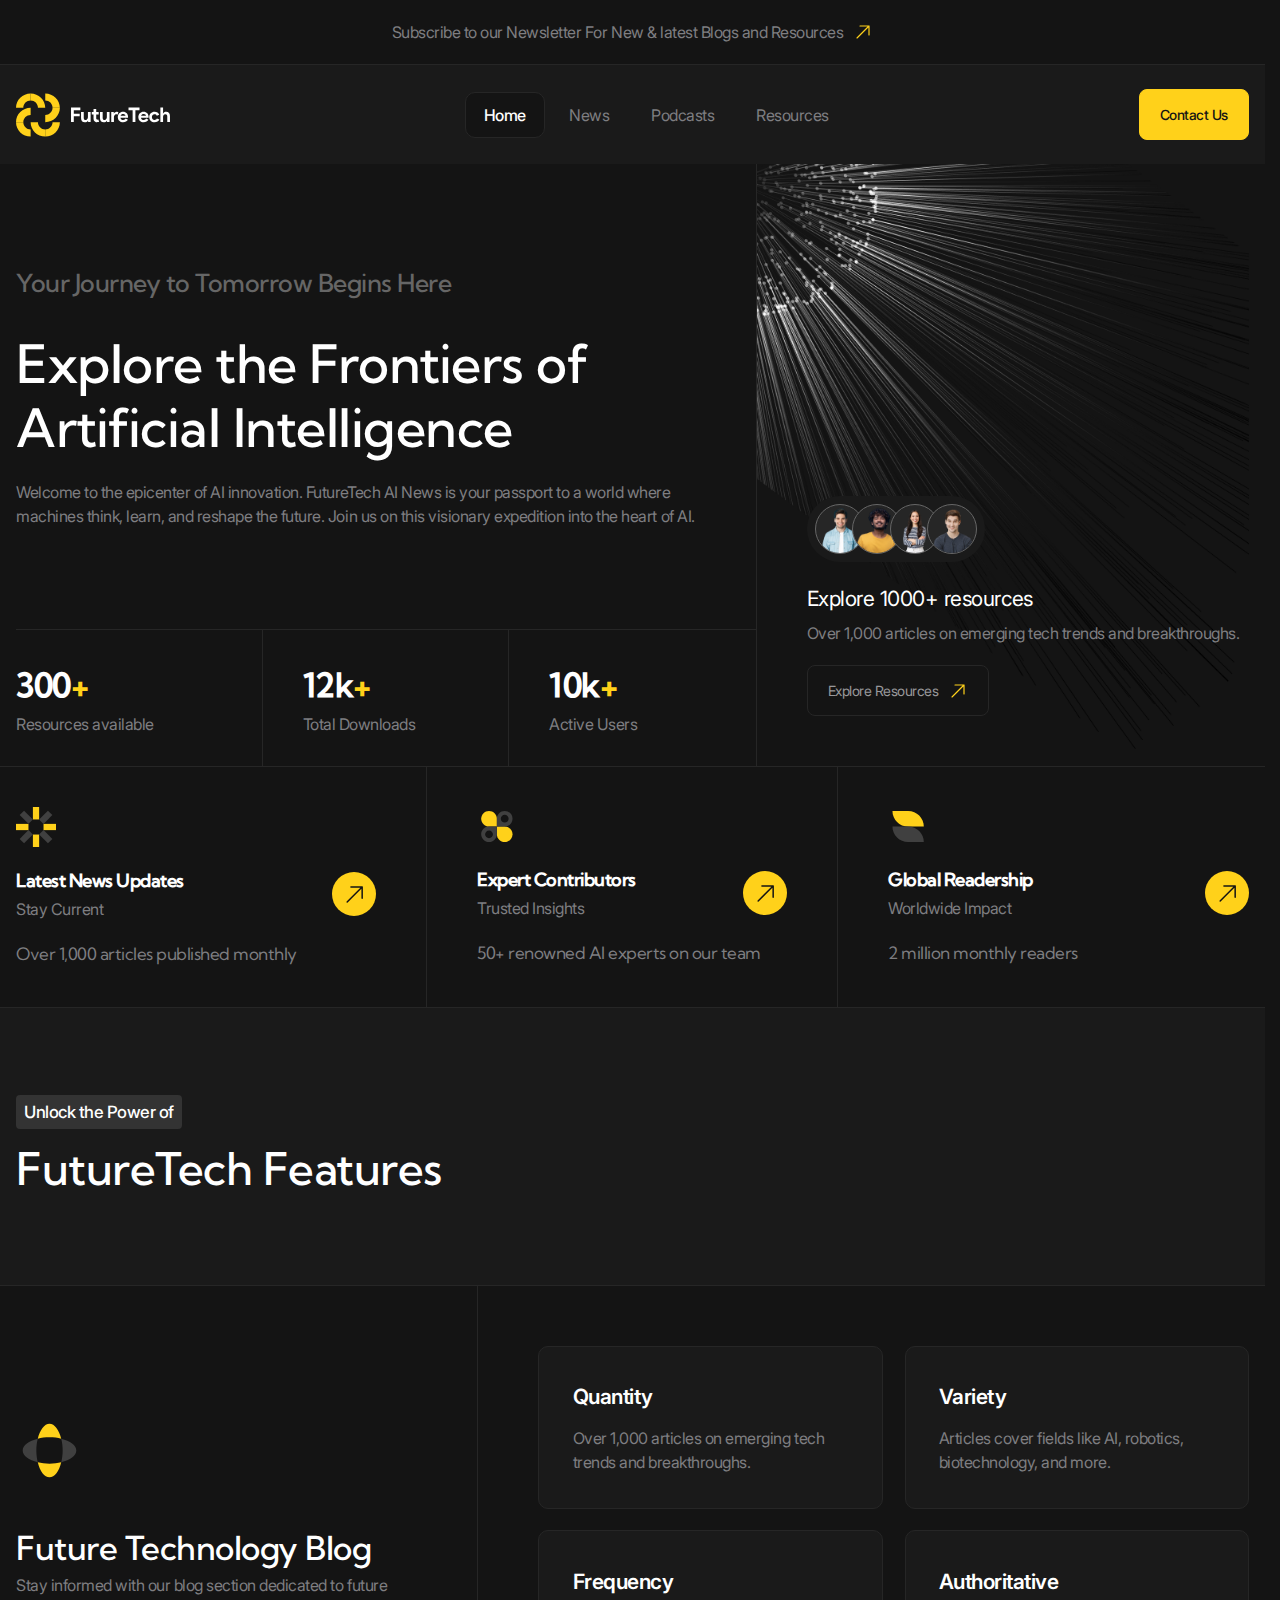
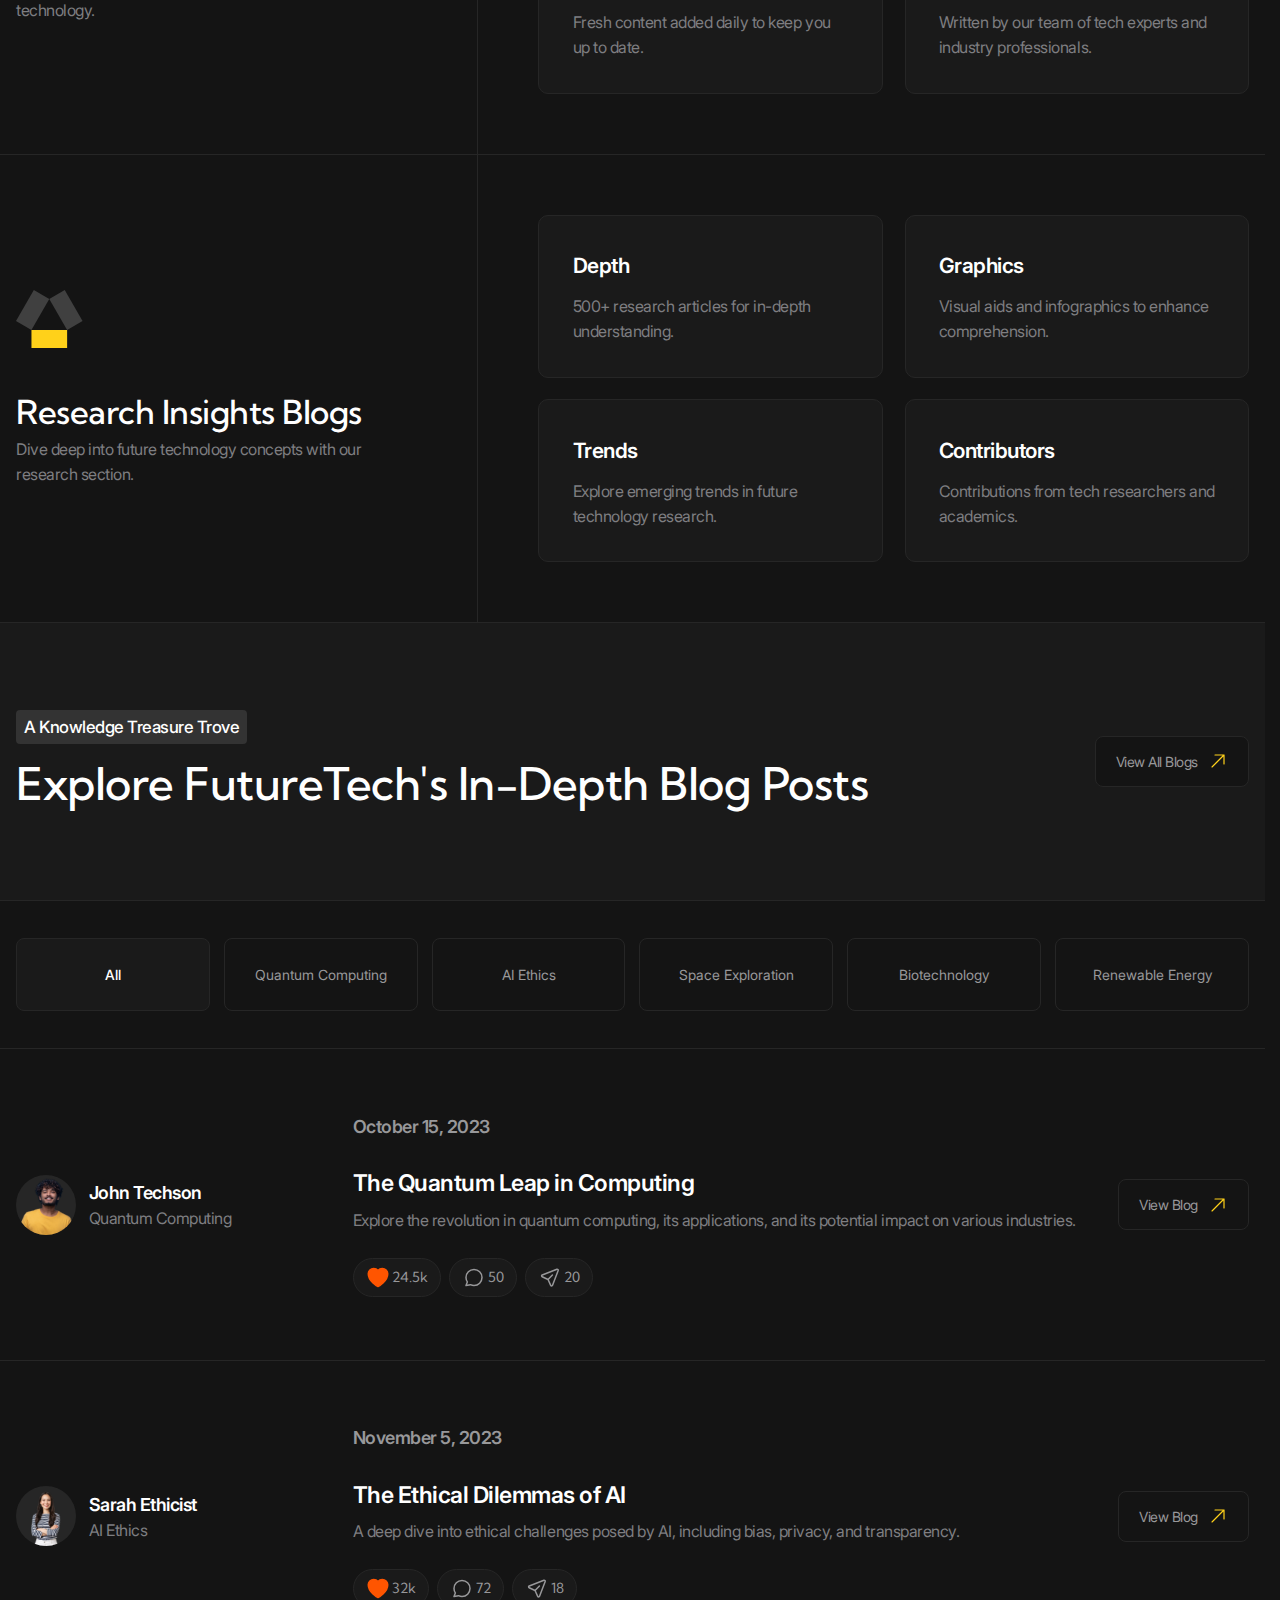
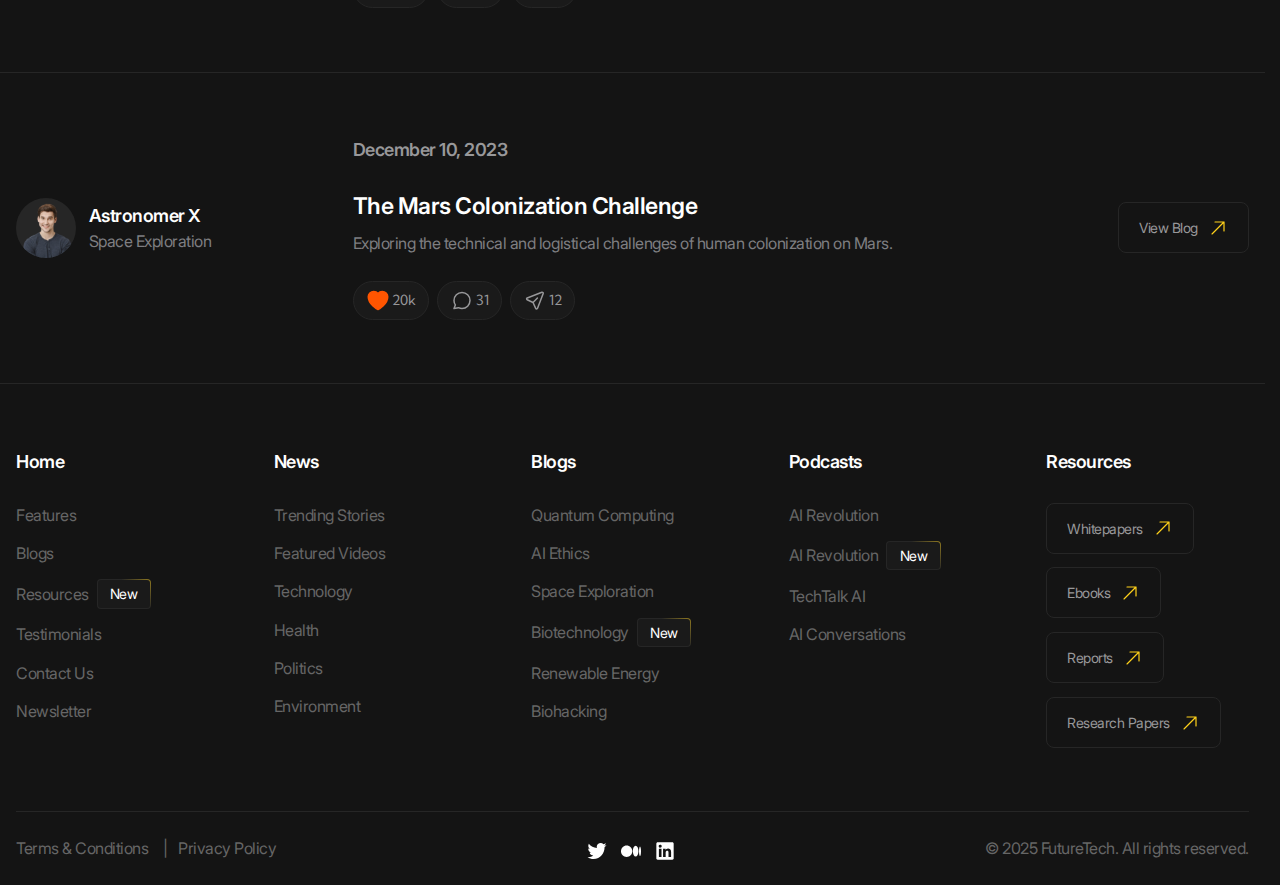
==== index.html @ 5fe1b451 "I finished the layout and adaptation of the blog section" ====
<!DOCTYPE html>
<html lang="en">

<head>
  <meta charset="UTF-8">
  <meta name="viewport"
    content="width=device-width, initial-scale=1.0, user-scalable=no, maximum-scale=1.0, minimum-scale=1.0">
  <meta http-equiv="X-UA-Compatible" content="ie-edge">
  <title>Future Tech | Home</title>
  <link rel="stylesheet" href="./styles/main.css">
  <script src="./scripts/main.js" type="module" defer></script>
</head>

<body>
  <header class="header" data-js-header>
    <div class="header__promo">
      <div class="header__promo-inner container">
        <a href="/" class="header__promo-link"><span class="icon icon--yellow-arrow">Subscribe to our Newsletter For New
            & latest Blogs and Resources</span></a>
      </div>
    </div>
    <div class="header__body">
      <div class="header__body-inner container">
        <a href="/" class="header__logo logo" title="Home" aria-label="Home">
          <img src="./images/logo.svg" alt="" class="logo__image" width="179" height="50">
        </a>
        <div class="header__overlay" data-js-header-overlay>
          <nav class="header__menu">
            <ul class="header__menu-list">
              <li class="header__menu-item">
                <a href="/" class="header__menu-link is-active">Home</a>
              </li>
              <li class="header__menu-item">
                <a href="/" class="header__menu-link">News</a>
              </li>
              <li class="header__menu-item">
                <a href="/" class="header__menu-link">Podcasts</a>
              </li>
              <li class="header__menu-item">
                <a href="/" class="header__menu-link">Resources</a>
              </li>
            </ul>
          </nav>
          <a href="" class="header__contact-us-link button button--accent">Contact Us</a>
        </div>

        <button class="header__burger-button burger-button visible-mobile" type="button" aria-label="Open menu"
          title="Open menu" data-js-header-burger-button>
          <span class="burger-button__line"></span>
          <span class="burger-button__line"></span>
          <span class="burger-button__line"></span>
        </button>
      </div>
    </div>
  </header>
  <main>
    <section class="hero" aria-labelledby="hero-title">
      <div class="hero__main container">
        <div class="hero__body">
          <p class="hero__subtitle">Your Journey to Tomorrow Begins Here</p>
          <h1 class="hero__title" id="hero-title">Explore the Frontiers of Artificial Intelligence</h1>
          <div class="hero__description">
            <p>Welcome to the epicenter of AI innovation. FutureTech AI News is your passport to a world where machines
              think, learn, and reshape the future. Join us on this visionary expedition into the heart of AI.</p>
          </div>
        </div>
        <div class="hero__metrics metrics full-vw-line full-vw-line--top full-vw-line--left">
          <dl class="metrics__list">
            <div class="metrics__item">
              <dt class="metrics__key">Resources available</dt>
              <dd class="metrics__value h3">300<span class="metrics__sign">+</span></dd>
            </div>
            <div class="metrics__item">
              <dt class="metrics__key">Total Downloads</dt>
              <dd class="metrics__value h3">12k<span class="metrics__sign">+</span></dd>
            </div>
            <div class="metrics__item">
              <dt class="metrics__key">Active Users</dt>
              <dd class="metrics__value h3">10k<span class="metrics__sign">+</span></dd>
            </div>
          </dl>
        </div>
        <div class="hero__resources-preview resources-preview">
          <div class="resources-preview__team team">
            <img src="./images/team/1.png" alt="" class="team__person" width="60" height="60" loading="lazy">
            <img src="./images/team/2.png" alt="" class="team__person" width="60" height="60" loading="lazy">
            <img src="./images/team/3.png" alt="" class="team__person" width="60" height="60" loading="lazy">
            <img src="./images/team/4.png" alt="" class="team__person" width="60" height="60" loading="lazy">
          </div>
          <div class="resources-preview__body">
            <p class="resources-preview__title h5">Explore 1000+ resources</p>
            <p class="resources-preview__subtitle">Over 1,000 articles on emerging tech trends and breakthroughs.</p>
          </div>
          <a href="/" class="resources-preview__button button">
            <span class="icon icon--yellow-arrow">Explore Resources</span>
          </a>
        </div>
      </div>
      <div class="hero__advantages">
        <h2 class="visually-hidden">Our advantages</h2>
        <ul class="hero__advantages-list container">
          <li class="hero__advantages-item">
            <div class="advantage-card">
              <img src="./images/advantages/icon-1.svg" alt="" class="advantage-card__image" width="50" height="50"
                loading="lazy">
              <a href="/" class="advantage-card__link">
                <h3 class="advantages-card__title h6">Latest News Updates</h3>
                <p class="advantage-card__subtitle">Stay Current</p>
              </a>
              <p class="advantage-card__details">Over 1,000 articles published monthly</p>
            </div>
          </li>
          <li class="hero__advantages-item">
            <div class="advantage-card">
              <img src="./images/advantages/icon-2.svg" alt="" class="advantage-card__image" width="50" height="50"
                loading="lazy">
              <a href="/" class="advantage-card__link">
                <h3 class="advantages-card__title h6">Expert Contributors</h3>
                <p class="advantage-card__subtitle">Trusted Insights</p>
              </a>
              <p class="advantage-card__details">50+ renowned AI experts on our team</p>
            </div>
          </li>
          <li class="hero__advantages-item">
            <div class="advantage-card">
              <img src="./images/advantages/icon-3.svg" alt="" class="advantage-card__image" width="50" height="50"
                loading="lazy">
              <a href="/" class="advantage-card__link">
                <h3 class="advantages-card__title h6">Global Readership</h3>
                <p class="advantage-card__subtitle">Worldwide Impact</p>
              </a>
              <p class="advantage-card__details">2 million monthly readers</p>
            </div>
          </li>
        </ul>
      </div>
    </section>

    <section class="section" aria-labelledby="features-title">
      <header class="section__header">
        <div class="section__header-inner container">
          <div class="section__header-info">
            <p class="section__subtitle tag">Unlock the Power of</p>
            <h2 class="section__title" id="features-title">FutureTech Features</h2>
          </div>
        </div>
      </header>
      <div class="section__body">
        <ul class="list">
          <li class="list__item">
            <div class="card container">
              <div class="card__preview">
                <div class="card__preview-main">
                  <img src="./images/features/1.svg" alt="" class="card__preview-icon" width="80" height="80"
                    loading="lazy">
                  <div class="card__preview-info">
                    <h3 class="card__preview-title">Future Technology Blog</h3>
                    <div class="card__preview-description">
                      <p>Stay informed with our blog section dedicated to future technology.</p>
                    </div>
                  </div>
                </div>
              </div>
              <div class="card__body">
                <div class="card__grid card__grid--2-cols">
                  <div class="card__cell tile">
                    <h4 class="card__cell-title h5">Quantity</h4>
                    <p class="card__cell-description">Over 1,000 articles on emerging tech trends and breakthroughs.</p>
                  </div>
                  <div class="card__cell tile">
                    <h4 class="card__cell-title h5">Variety</h4>
                    <p class="card__cell-description">Articles cover fields like AI, robotics, biotechnology, and more.
                    </p>
                  </div>
                  <div class="card__cell tile">
                    <h4 class="card__cell-title h5">Frequency</h4>
                    <p class="card__cell-description">Fresh content added daily to keep you up to date.</p>
                  </div>
                  <div class="card__cell tile">
                    <h4 class="card__cell-title h5">Authoritative</h4>
                    <p class="card__cell-description">Written by our team of tech experts and industry professionals.
                    </p>
                  </div>
                </div>
              </div>
            </div>
          </li>
          <li class="list__item">
            <div class="card container">
              <div class="card__preview">
                <div class="card__preview-main">
                  <img src="./images/features/2.svg" alt="" class="card__preview-icon" width="80" height="80"
                    loading="lazy">
                  <div class="card__preview-info">
                    <h3 class="card__preview-title">Research Insights Blogs</h3>
                    <div class="card__preview-description">
                      <p>Dive deep into future technology concepts with our research section.</p>
                    </div>
                  </div>
                </div>
              </div>
              <div class="card__body">
                <div class="card__grid card__grid--2-cols">
                  <div class="card__cell tile">
                    <h4 class="card__cell-title h5">Depth</h4>
                    <p class="card__cell-description">500+ research articles for in-depth understanding.</p>
                  </div>
                  <div class="card__cell tile">
                    <h4 class="card__cell-title h5">Graphics</h4>
                    <p class="card__cell-description">Visual aids and infographics to enhance comprehension.</p>
                  </div>
                  <div class="card__cell tile">
                    <h4 class="card__cell-title h5">Trends</h4>
                    <p class="card__cell-description">Explore emerging trends in future technology research.</p>
                  </div>
                  <div class="card__cell tile">
                    <h4 class="card__cell-title h5">Contributors</h4>
                    <p class="card__cell-description">Contributions from tech researchers and academics.</p>
                  </div>
                </div>
              </div>
            </div>
          </li>
        </ul>
      </div>
    </section>

    <section class="section" aria-labelledby="blog-title">
      <header class="section__header">
        <div class="section__header-inner container">
          <div class="section__header-info">
            <p class="section__subtitle tag">A Knowledge Treasure Trove</p>
            <h2 class="section__title" id="blog-title">Explore FutureTech's In-Depth Blog Posts</h2>
          </div>
          <a href="/" class="section__link button">
            <span class="icon icon--yellow-arrow">View All Blogs</span>
          </a>
        </div>
      </header>
      <div class="section__body tabs" data-js-tabs>
        <h3 class="visually-hidden" id="blog-category-title">
          Blog category
        </h3>
        <header class="tabs__header">
          <div class="tabs__buttons container" role="tablist" aria-labelledby="blog-category-title">
            <button class="tabs__button is-active" type="button" id="tab-1" role="tab" aria-controls="tabpanel-1"
              data-js-tabs-button aria-selected="true">
              All
            </button>
            <button class="tabs__button" type="button" id="tab-2" role="tab" aria-controls="tabpanel-2"
              data-js-tabs-button aria-selected="false" tabindex="-1">
              Quantum Computing
            </button>
            <button class="tabs__button" type="button" id="tab-3" role="tab" aria-controls="tabpanel-3"
              data-js-tabs-button aria-selected="false" tabindex="-1">
              AI Ethics
            </button>
            <button class="tabs__button" type="button" id="tab-4" role="tab" aria-controls="tabpanel-4"
              data-js-tabs-button aria-selected="false" tabindex="-1">
              Space Exploration
            </button>
            <button class="tabs__button" type="button" id="tab-5" role="tab" aria-controls="tabpanel-5"
              data-js-tabs-button aria-selected="false" tabindex="-1">
              Biotechnology
            </button>
            <button class="tabs__button" type="button" id="tab-6" role="tab" aria-controls="tabpanel-6"
              data-js-tabs-button aria-selected="false" tabindex="-1">
              Renewable Energy
            </button>
          </div>
        </header>
        <div class="tabs__body">
          <div class="tabs__content is-active" id="tabpanel-1" aria-labelledby="tab-1" tabindex="0"
            data-js-tabs-content>
            <ul class="list">
              <li class="list__item">
                <article class="blog-card container">
                  <div class="blog-card__author person-card">
                    <img src="./images/blog/1.png" alt="" class="person-card__image" width="80" height="80"
                      loading="lazy">
                    <div class="person-card__body">
                      <p class="person-card__name">John Techson</p>
                      <p class="person-card__department">Quantum Computing</p>
                    </div>
                  </div>

                  <div class="blog-card__body">
                    <time datetime="2023-10-15" class="blog-card__date h6">October 15, 2023</time>
                    <div class="blog-card__info">
                      <h4 class="blog-card__title">The Quantum Leap in Computing</h4>
                      <div class="blog-card__description">
                        <p>Explore the revolution in quantum computing, its applications, and its potential impact on
                          various industries.</p>
                      </div>
                    </div>
                    <div class="blog-card__actions blog-actions">
                      <ul class="blog-actions__list">
                        <li class="blog-actions__item">
                          <button class="blog-actions__button is-active" type="button" aria-label="Dislike"
                            title="Dislike">
                            <span class="blog-actions__icon-wrapper">
                              <svg width="24" height="25" viewBox="0 0 24 25" fill="none"
                                xmlns="http://www.w3.org/2000/svg">
                                <path
                                  d="M11.645 21.4107L11.6384 21.4071L11.6158 21.3949C11.5965 21.3844 11.5689 21.3693 11.5336 21.3496C11.4629 21.3101 11.3612 21.2524 11.233 21.1769C10.9765 21.0261 10.6132 20.8039 10.1785 20.515C9.31074 19.9381 8.15122 19.0901 6.9886 18.0063C4.68781 15.8615 2.25 12.6751 2.25 8.75C2.25 5.82194 4.7136 3.5 7.6875 3.5C9.43638 3.5 11.0023 4.29909 12 5.5516C12.9977 4.29909 14.5636 3.5 16.3125 3.5C19.2864 3.5 21.75 5.82194 21.75 8.75C21.75 12.6751 19.3122 15.8615 17.0114 18.0063C15.8488 19.0901 14.6893 19.9381 13.8215 20.515C13.3868 20.8039 13.0235 21.0261 12.767 21.1769C12.6388 21.2524 12.5371 21.3101 12.4664 21.3496C12.4311 21.3693 12.4035 21.3844 12.3842 21.3949L12.3616 21.4071L12.355 21.4107L12.3523 21.4121C12.1323 21.5289 11.8677 21.5289 11.6477 21.4121L11.645 21.4107Z"
                                  stroke="#666666" stroke-width="1.5" stroke-linejoin="round" />
                              </svg>
                            </span>
                            <span>24.5k</span>
                          </button>
                        </li>
                        <li class="blog-actions__item">
                          <button class="blog-actions__button" type="button" aria-label="Discuss" title="Discuss">
                            <span class="blog-actions__icon-wrapper">
                              <svg width="24" height="25" viewBox="0 0 24 25" fill="none"
                                xmlns="http://www.w3.org/2000/svg">
                                <path
                                  d="M8.48581 19.6888C9.54657 20.2083 10.7392 20.5 12 20.5C16.4183 20.5 20 16.9183 20 12.5C20 8.08172 16.4183 4.5 12 4.5C7.58172 4.5 4 8.08172 4 12.5C4 14.1401 4.49356 15.665 5.34026 16.9341M8.48581 19.6888L4 20.5L5.34026 16.9341M8.48581 19.6888L8.49231 19.6877M5.34026 16.9341L5.34154 16.9308"
                                  stroke="#666666" stroke-width="1.5" stroke-linecap="round" stroke-linejoin="round" />
                              </svg>

                            </span>
                            <span>50</span>
                          </button>
                        </li>
                        <li class="blog-actions__item">
                          <button class="blog-actions__button" type="button" aria-label="Share" title="Share">
                            <span class="blog-actions__icon-wrapper">
                              <svg width="24" height="25" viewBox="0 0 24 25" fill="none"
                                xmlns="http://www.w3.org/2000/svg">
                                <path
                                  d="M10.0384 14.4616L4.1719 11.7951C3.36454 11.4281 3.39898 10.2697 4.22673 9.95134L18.8999 4.30781C19.7087 3.99675 20.5033 4.79139 20.1922 5.60013L14.5487 20.2733C14.2303 21.1011 13.072 21.1355 12.705 20.3281L10.0384 14.4616ZM10.0384 14.4616L14.4231 10.077"
                                  stroke="#666666" stroke-width="1.5" stroke-linecap="round" stroke-linejoin="round" />
                              </svg>

                            </span>
                            <span>20</span>
                          </button>
                        </li>
                      </ul>
                    </div>
                  </div>

                  <a href="/" class="blog-card__link button">
                    <span class="icon icon--yellow-arrow">
                      View Blog
                    </span>
                  </a>
                </article>
              </li>
              <li class="list__item">
                <article class="blog-card container">
                  <div class="blog-card__author person-card">
                    <img src="./images/blog/2.png" alt="" class="person-card__image" width="80" height="80"
                      loading="lazy">
                    <div class="person-card__body">
                      <p class="person-card__name">Sarah Ethicist</p>
                      <p class="person-card__department">AI Ethics</p>
                    </div>
                  </div>

                  <div class="blog-card__body">
                    <time datetime="2023-11-05" class="blog-card__date h6">November 5, 2023</time>
                    <div class="blog-card__info">
                      <h4 class="blog-card__title">The Ethical Dilemmas of AI</h4>
                      <div class="blog-card__description">
                        <p>A deep dive into ethical challenges posed by AI, including bias, privacy, and transparency.</p>
                      </div>
                    </div>
                    <div class="blog-card__actions blog-actions">
                      <ul class="blog-actions__list">
                        <li class="blog-actions__item">
                          <button class="blog-actions__button is-active" type="button" aria-label="Dislike"
                            title="Dislike">
                            <span class="blog-actions__icon-wrapper">
                              <svg width="24" height="25" viewBox="0 0 24 25" fill="none"
                                xmlns="http://www.w3.org/2000/svg">
                                <path
                                  d="M11.645 21.4107L11.6384 21.4071L11.6158 21.3949C11.5965 21.3844 11.5689 21.3693 11.5336 21.3496C11.4629 21.3101 11.3612 21.2524 11.233 21.1769C10.9765 21.0261 10.6132 20.8039 10.1785 20.515C9.31074 19.9381 8.15122 19.0901 6.9886 18.0063C4.68781 15.8615 2.25 12.6751 2.25 8.75C2.25 5.82194 4.7136 3.5 7.6875 3.5C9.43638 3.5 11.0023 4.29909 12 5.5516C12.9977 4.29909 14.5636 3.5 16.3125 3.5C19.2864 3.5 21.75 5.82194 21.75 8.75C21.75 12.6751 19.3122 15.8615 17.0114 18.0063C15.8488 19.0901 14.6893 19.9381 13.8215 20.515C13.3868 20.8039 13.0235 21.0261 12.767 21.1769C12.6388 21.2524 12.5371 21.3101 12.4664 21.3496C12.4311 21.3693 12.4035 21.3844 12.3842 21.3949L12.3616 21.4071L12.355 21.4107L12.3523 21.4121C12.1323 21.5289 11.8677 21.5289 11.6477 21.4121L11.645 21.4107Z"
                                  stroke="#666666" stroke-width="1.5" stroke-linejoin="round" />
                              </svg>
                            </span>
                            <span>32k</span>
                          </button>
                        </li>
                        <li class="blog-actions__item">
                          <button class="blog-actions__button" type="button" aria-label="Discuss" title="Discuss">
                            <span class="blog-actions__icon-wrapper">
                              <svg width="24" height="25" viewBox="0 0 24 25" fill="none"
                                xmlns="http://www.w3.org/2000/svg">
                                <path
                                  d="M8.48581 19.6888C9.54657 20.2083 10.7392 20.5 12 20.5C16.4183 20.5 20 16.9183 20 12.5C20 8.08172 16.4183 4.5 12 4.5C7.58172 4.5 4 8.08172 4 12.5C4 14.1401 4.49356 15.665 5.34026 16.9341M8.48581 19.6888L4 20.5L5.34026 16.9341M8.48581 19.6888L8.49231 19.6877M5.34026 16.9341L5.34154 16.9308"
                                  stroke="#666666" stroke-width="1.5" stroke-linecap="round" stroke-linejoin="round" />
                              </svg>

                            </span>
                            <span>72</span>
                          </button>
                        </li>
                        <li class="blog-actions__item">
                          <button class="blog-actions__button" type="button" aria-label="Share" title="Share">
                            <span class="blog-actions__icon-wrapper">
                              <svg width="24" height="25" viewBox="0 0 24 25" fill="none"
                                xmlns="http://www.w3.org/2000/svg">
                                <path
                                  d="M10.0384 14.4616L4.1719 11.7951C3.36454 11.4281 3.39898 10.2697 4.22673 9.95134L18.8999 4.30781C19.7087 3.99675 20.5033 4.79139 20.1922 5.60013L14.5487 20.2733C14.2303 21.1011 13.072 21.1355 12.705 20.3281L10.0384 14.4616ZM10.0384 14.4616L14.4231 10.077"
                                  stroke="#666666" stroke-width="1.5" stroke-linecap="round" stroke-linejoin="round" />
                              </svg>

                            </span>
                            <span>18</span>
                          </button>
                        </li>
                      </ul>
                    </div>
                  </div>

                  <a href="/" class="blog-card__link button">
                    <span class="icon icon--yellow-arrow">
                      View Blog
                    </span>
                  </a>
                </article>
              </li>
              <li class="list__item">
                <article class="blog-card container">
                  <div class="blog-card__author person-card">
                    <img src="./images/blog/3.png" alt="" class="person-card__image" width="80" height="80"
                      loading="lazy">
                    <div class="person-card__body">
                      <p class="person-card__name">Astronomer X</p>
                      <p class="person-card__department">Space Exploration</p>
                    </div>
                  </div>

                  <div class="blog-card__body">
                    <time datetime="2023-12-10" class="blog-card__date h6">December 10, 2023</time>
                    <div class="blog-card__info">
                      <h4 class="blog-card__title">The Mars Colonization Challenge</h4>
                      <div class="blog-card__description">
                        <p>Exploring the technical and logistical challenges of human colonization on Mars.</p>
                      </div>
                    </div>
                    <div class="blog-card__actions blog-actions">
                      <ul class="blog-actions__list">
                        <li class="blog-actions__item">
                          <button class="blog-actions__button is-active" type="button" aria-label="Dislike"
                            title="Dislike">
                            <span class="blog-actions__icon-wrapper">
                              <svg width="24" height="25" viewBox="0 0 24 25" fill="none"
                                xmlns="http://www.w3.org/2000/svg">
                                <path
                                  d="M11.645 21.4107L11.6384 21.4071L11.6158 21.3949C11.5965 21.3844 11.5689 21.3693 11.5336 21.3496C11.4629 21.3101 11.3612 21.2524 11.233 21.1769C10.9765 21.0261 10.6132 20.8039 10.1785 20.515C9.31074 19.9381 8.15122 19.0901 6.9886 18.0063C4.68781 15.8615 2.25 12.6751 2.25 8.75C2.25 5.82194 4.7136 3.5 7.6875 3.5C9.43638 3.5 11.0023 4.29909 12 5.5516C12.9977 4.29909 14.5636 3.5 16.3125 3.5C19.2864 3.5 21.75 5.82194 21.75 8.75C21.75 12.6751 19.3122 15.8615 17.0114 18.0063C15.8488 19.0901 14.6893 19.9381 13.8215 20.515C13.3868 20.8039 13.0235 21.0261 12.767 21.1769C12.6388 21.2524 12.5371 21.3101 12.4664 21.3496C12.4311 21.3693 12.4035 21.3844 12.3842 21.3949L12.3616 21.4071L12.355 21.4107L12.3523 21.4121C12.1323 21.5289 11.8677 21.5289 11.6477 21.4121L11.645 21.4107Z"
                                  stroke="#666666" stroke-width="1.5" stroke-linejoin="round" />
                              </svg>
                            </span>
                            <span>20k</span>
                          </button>
                        </li>
                        <li class="blog-actions__item">
                          <button class="blog-actions__button" type="button" aria-label="Discuss" title="Discuss">
                            <span class="blog-actions__icon-wrapper">
                              <svg width="24" height="25" viewBox="0 0 24 25" fill="none"
                                xmlns="http://www.w3.org/2000/svg">
                                <path
                                  d="M8.48581 19.6888C9.54657 20.2083 10.7392 20.5 12 20.5C16.4183 20.5 20 16.9183 20 12.5C20 8.08172 16.4183 4.5 12 4.5C7.58172 4.5 4 8.08172 4 12.5C4 14.1401 4.49356 15.665 5.34026 16.9341M8.48581 19.6888L4 20.5L5.34026 16.9341M8.48581 19.6888L8.49231 19.6877M5.34026 16.9341L5.34154 16.9308"
                                  stroke="#666666" stroke-width="1.5" stroke-linecap="round" stroke-linejoin="round" />
                              </svg>

                            </span>
                            <span>31</span>
                          </button>
                        </li>
                        <li class="blog-actions__item">
                          <button class="blog-actions__button" type="button" aria-label="Share" title="Share">
                            <span class="blog-actions__icon-wrapper">
                              <svg width="24" height="25" viewBox="0 0 24 25" fill="none"
                                xmlns="http://www.w3.org/2000/svg">
                                <path
                                  d="M10.0384 14.4616L4.1719 11.7951C3.36454 11.4281 3.39898 10.2697 4.22673 9.95134L18.8999 4.30781C19.7087 3.99675 20.5033 4.79139 20.1922 5.60013L14.5487 20.2733C14.2303 21.1011 13.072 21.1355 12.705 20.3281L10.0384 14.4616ZM10.0384 14.4616L14.4231 10.077"
                                  stroke="#666666" stroke-width="1.5" stroke-linecap="round" stroke-linejoin="round" />
                              </svg>

                            </span>
                            <span>12</span>
                          </button>
                        </li>
                      </ul>
                    </div>
                  </div>

                  <a href="/" class="blog-card__link button">
                    <span class="icon icon--yellow-arrow">
                      View Blog
                    </span>
                  </a>
                </article>
              </li>
            </ul>
          </div>
          <div class="tabs__content" id="tabpanel-2" aria-labelledby="tab-2" tabindex="0" data-js-tabs-content>
            Lorem ipsum dolor sit amet consectetur adipisicing elit. Quia, repellat!
          </div>
          <div class="tabs__content" id="tabpanel-3" aria-labelledby="tab-3" tabindex="0" data-js-tabs-content>
            Lorem ipsum dolor sit amet consectetur adipisicing elit. Quia, repellat!
          </div>
          <div class="tabs__content" id="tabpanel-4" aria-labelledby="tab-4" tabindex="0" data-js-tabs-content>
            Lorem ipsum dolor sit amet consectetur adipisicing elit. Quia, repellat!
          </div>
          <div class="tabs__content" id="tabpanel-5" aria-labelledby="tab-5" tabindex="0" data-js-tabs-content>
            Lorem ipsum dolor sit amet consectetur adipisicing elit. Quia, repellat!  
          </div>
          <div class="tabs__content" id="tabpanel-6" aria-labelledby="tab-6" tabindex="0" data-js-tabs-content>
            Lorem ipsum dolor sit amet consectetur adipisicing elit. Quia, repellat!
          </div>
        </div>
      </div>
    </section>
  </main>

  <footer class="footer">
    <div class="footer__inner container">
      <div class="footer__body">
        <nav class="footer__menu">
          <div class="footer__menu-column">
            <a href="/" class="footer__menu-main-link h6 h6">Home</a>
            <ul class="footer__menu-list">
              <li class="footer__menu-item">
                <a href="/" class="footer__menu-link">Features</a>
              </li>
              <li class="footer__menu-item">
                <a href="/" class="footer__menu-link">Blogs</a>
              </li>
              <li class="footer__menu-item">
                <a href="/" class="footer__menu-link">Resources</a>
                <span class="badge">New</span>
              </li>
              <li class="footer__menu-item">
                <a href="/" class="footer__menu-link">Testimonials</a>
              </li>
              <li class="footer__menu-item">
                <a href="/" class="footer__menu-link">Contact Us</a>
              </li>
              <li class="footer__menu-item">
                <a href="/" class="footer__menu-link">Newsletter</a>
              </li>
            </ul>
          </div>
          <div class="footer__menu-column">
            <a href="/" class="footer__menu-main-link h6">News</a>
            <ul class="footer__menu-list">
              <li class="footer__menu-item">
                <a href="/" class="footer__menu-link">Trending Stories</a>
              </li>
              <li class="footer__menu-item">
                <a href="/" class="footer__menu-link">Featured Videos</a>
              </li>
              <li class="footer__menu-item">
                <a href="/" class="footer__menu-link">Technology</a>
              </li>
              <li class="footer__menu-item">
                <a href="/" class="footer__menu-link">Health</a>
              </li>
              <li class="footer__menu-item">
                <a href="/" class="footer__menu-link">Politics</a>
              </li>
              <li class="footer__menu-item">
                <a href="/" class="footer__menu-link">Environment</a>
              </li>
            </ul>
          </div>
          <div class="footer__menu-column">
            <a href="/" class="footer__menu-main-link h6">Blogs</a>
            <ul class="footer__menu-list">
              <li class="footer__menu-item">
                <a href="/" class="footer__menu-link">Quantum Computing</a>
              </li>
              <li class="footer__menu-item">
                <a href="/" class="footer__menu-link">AI Ethics</a>
              </li>
              <li class="footer__menu-item">
                <a href="/" class="footer__menu-link">Space Exploration</a>
              </li>
              <li class="footer__menu-item">
                <a href="/" class="footer__menu-link">Biotechnology</a>
                <span class="badge">New</span>
              </li>
              <li class="footer__menu-item">
                <a href="/" class="footer__menu-link">Renewable Energy</a>
              </li>
              <li class="footer__menu-item">
                <a href="/" class="footer__menu-link">Biohacking</a>
              </li>
            </ul>
          </div>
          <div class="footer__menu-column">
            <a href="/" class="footer__menu-main-link h6">Podcasts</a>
            <ul class="footer__menu-list">
              <li class="footer__menu-item">
                <a href="/" class="footer__menu-link">AI Revolution</a>
              </li>
              <li class="footer__menu-item">
                <a href="/" class="footer__menu-link">AI Revolution</a>
                <span class="badge">New</span>
              </li>
              <li class="footer__menu-item">
                <a href="/" class="footer__menu-link">TechTalk AI</a>
              </li>
              <li class="footer__menu-item">
                <a href="/" class="footer__menu-link">AI Conversations</a>
              </li>
            </ul>
          </div>
          <div class="footer__menu-column">
            <a href="/" class="footer__menu-main-link h6">Resources</a>
            <ul class="footer__menu-list">
              <li class="footer__menu-item">
                <a href="/" class="footer__menu-link button">
                  <span class="icon icon--yellow-arrow">Whitepapers</span>
                </a>
              </li>
              <li class="footer__menu-item">
                <a href="/" class="footer__menu-link button">
                  <span class="icon icon--yellow-arrow">Ebooks</span>
                </a>
              </li>
              <li class="footer__menu-item">
                <a href="/" class="footer__menu-link button">
                  <span class="icon icon--yellow-arrow">Reports</span>
                </a>
              </li>
              <li class="footer__menu-item">
                <a href="/" class="footer__menu-link button">
                  <span class="icon icon--yellow-arrow">Research Papers</span>
                </a>
              </li>
            </ul>
          </div>
        </nav>
      </div>
      <div class="footer__extra">
        <div class="footer__extra-menu">
          <ul class="footer__extra-menu-list">
            <li class="footer__extra-menu-item">
              <a href="/" class="footer__extra-menu-link">Terms & Conditions</a>
            </li>
            <li class="footer__extra-menu-item">
              <a href="/" class="footer__extra-menu-link">Privacy Policy</a>
            </li>
          </ul>
        </div>
        <div class="footer__soc1als soc1als">
          <ul class="soc1als__list">
            <li class="soc1als__item">
              <a href="/" class="soc1als__link" target="_blank" aria-label="Twitter" title="Twitter">
                <svg width="24" height="24" viewBox="0 0 24 24" fill="none" xmlns="http://www.w3.org/2000/svg">
                  <path
                    d="M21.0571 7.18114C21.0664 7.39235 21.0664 7.59395 21.0664 7.80515C21.0756 14.2084 16.3712 21.6004 7.76793 21.6004C5.23048 21.6004 2.73933 20.842 0.600098 19.4212C0.970528 19.4692 1.34096 19.4884 1.71139 19.4884C3.81358 19.4884 5.86021 18.7588 7.51789 17.4052C5.51756 17.3668 3.75802 16.0132 3.14681 14.0356C3.85063 14.1796 4.57296 14.1508 5.25826 13.9492C3.08198 13.5076 1.51691 11.5204 1.50765 9.20675C1.50765 9.18755 1.50765 9.16835 1.50765 9.14915C2.15591 9.52355 2.88751 9.73475 3.62837 9.75395C1.58174 8.33315 0.942746 5.50114 2.18369 3.28353C4.5637 6.31714 8.06427 8.15075 11.8241 8.35235C11.4445 6.67234 11.9631 4.90594 13.1762 3.71553C15.0561 1.88193 18.0196 1.97793 19.7977 3.92673C20.8441 3.71553 21.8535 3.31233 22.7704 2.74593C22.4185 3.86913 21.6869 4.81954 20.7145 5.42434C21.6406 5.30914 22.5481 5.04994 23.4001 4.66594C22.7704 5.64514 21.9739 6.48994 21.0571 7.18114Z"
                    fill="white" />
                </svg>

              </a>
            </li>
            <li class="soc1als__item">
              <a href="/" class="soc1als__link" target="_blank" aria-label="Medium" title="Medium">
                <svg width="24" height="24" viewBox="0 0 24 24" fill="none" xmlns="http://www.w3.org/2000/svg">
                  <path
                    d="M13.5374 12.2281C13.5374 15.9988 10.5069 19.0556 6.76883 19.0556C3.03073 19.0556 0 15.9981 0 12.2281C0 8.45806 3.0305 5.40039 6.76883 5.40039C10.5072 5.40039 13.5374 8.45737 13.5374 12.2281Z"
                    fill="white" />
                  <path
                    d="M20.9627 12.2285C20.9627 15.7778 19.4474 18.6563 17.5783 18.6563C15.7091 18.6563 14.1938 15.7778 14.1938 12.2285C14.1938 8.67922 15.7089 5.80078 17.578 5.80078C19.4472 5.80078 20.9625 8.67829 20.9625 12.2285"
                    fill="white" />
                  <path
                    d="M24 12.228C24 15.4073 23.4672 17.9862 22.8097 17.9862C22.1522 17.9862 21.6196 15.408 21.6196 12.228C21.6196 9.04797 22.1525 6.46973 22.8097 6.46973C23.467 6.46973 24 9.04774 24 12.228Z"
                    fill="white" />
                </svg>
              </a>
            </li>
            <li class="soc1als__item">
              <a href="/" class="soc1als__link" target="_blank" aria-label="LinkedIn" title="LinkedIn">
                <svg width="24" height="24" viewBox="0 0 24 24" fill="none" xmlns="http://www.w3.org/2000/svg">
                  <path
                    d="M20.8647 1.59961H3.13554C2.72832 1.59961 2.33777 1.76138 2.04982 2.04933C1.76187 2.33728 1.6001 2.72783 1.6001 3.13505V20.8642C1.6001 21.2714 1.76187 21.6619 2.04982 21.9499C2.33777 22.2378 2.72832 22.3996 3.13554 22.3996H20.8647C21.2719 22.3996 21.6624 22.2378 21.9504 21.9499C22.2383 21.6619 22.4001 21.2714 22.4001 20.8642V3.13505C22.4001 2.72783 22.2383 2.33728 21.9504 2.04933C21.6624 1.76138 21.2719 1.59961 20.8647 1.59961ZM7.79965 19.3186H4.67243V9.38516H7.79965V19.3186ZM6.23388 8.00861C5.87915 8.00661 5.53296 7.89958 5.239 7.70102C4.94504 7.50246 4.71649 7.22127 4.58219 6.89294C4.44789 6.56461 4.41386 6.20386 4.48439 5.8562C4.55492 5.50855 4.72686 5.18958 4.9785 4.93955C5.23014 4.68952 5.5502 4.51964 5.8983 4.45134C6.2464 4.38304 6.60693 4.41939 6.93439 4.5558C7.26185 4.6922 7.54156 4.92255 7.73823 5.21778C7.9349 5.51301 8.03971 5.85988 8.03943 6.21461C8.04278 6.45211 7.99827 6.68784 7.90857 6.90777C7.81887 7.1277 7.68582 7.32732 7.51733 7.49473C7.34884 7.66215 7.14837 7.79392 6.92787 7.88221C6.70736 7.97049 6.47134 8.01348 6.23388 8.00861ZM19.3263 19.3273H16.2005V13.9005C16.2005 12.3001 15.5202 11.8061 14.642 11.8061C13.7147 11.8061 12.8047 12.5052 12.8047 13.9409V19.3273H9.67743V9.39239H12.6848V10.7689H12.7252C13.0271 10.1579 14.0844 9.11361 15.6979 9.11361C17.4428 9.11361 19.3278 10.1493 19.3278 13.1826L19.3263 19.3273Z"
                    fill="white" />
                </svg>
              </a>
            </li>
          </ul>
        </div>
        <p class="footer__copyright">© <time datetime="2025">2025</time> FutureTech. All rights reserved.</p>
      </div>
    </div>
  </footer>
</body>

</html>
---- styles/main.css ----
@charset "UTF-8";
/**
  Нормализация блочной модели
 */
*,
::before,
::after {
  box-sizing: border-box;
}

/**
  Убираем внутренние отступы слева тегам списков,
  у которых есть атрибут class
 */
:where(ul, ol):where([class]) {
  padding-left: 0;
}

/**
  Убираем внешние отступы body и двум другим тегам,
  у которых есть атрибут class
 */
body,
:where(blockquote, figure):where([class]) {
  margin: 0;
}

/**
  Убираем внешние отступы вертикали нужным тегам,
  у которых есть атрибут class
 */
:where(h1,
h2,
h3,
h4,
h5,
h6,
p,
ul,
ol,
dl):where([class]) {
  margin-block: 0;
}

:where(dd[class]) {
  margin-left: 0;
}

:where(fieldset[class]) {
  margin-left: 0;
  padding: 0;
  border: none;
}

/**
  Убираем стандартный маркер маркированному списку,
  у которого есть атрибут class
 */
:where(ul[class]) {
  list-style: none;
}

:where(address[class]) {
  font-style: normal;
}

/**
  Обнуляем вертикальные внешние отступы параграфа,
  объявляем локальную переменную для внешнего отступа вниз,
  чтобы избежать взаимодействие с более сложным селектором
 */
p {
  --paragraphMarginBottom: 24px;
  margin-block: 0;
}

/**
  Внешний отступ вниз для параграфа без атрибута class,
  который расположен не последним среди своих соседних элементов
 */
p:where(:not([class]):not(:last-child)) {
  margin-bottom: var(--paragraphMarginBottom);
}

/**
  Упрощаем работу с изображениями и видео
 */
img,
video {
  display: block;
  max-width: 100%;
  height: auto;
}

/**
  Наследуем свойства шрифт для полей ввода
 */
input,
textarea,
select,
button {
  font: inherit;
}

html {
  /**
    Пригодится в большинстве ситуаций
    (когда, например, нужно будет "прижать" футер к низу сайта)
   */
  height: 100%;
  /**
    Убираем скачок интерфейса по горизонтали
    при появлении / исчезновении скроллбара
   */
  scrollbar-gutter: stable;
}

/**
  Плавный скролл
 */
html,
:has(:target) {
  scroll-behavior: smooth;
}

body {
  /**
    Пригодится в большинстве ситуаций
    (когда, например, нужно будет "прижать" футер к низу сайта)
   */
  min-height: 100%;
  /**
    Унифицированный интерлиньяж
   */
  line-height: 1.5;
}

/**
  Нормализация высоты элемента ссылки при его инспектировании в DevTools
 */
a:where([class]) {
  display: inline-flex;
}

/**
  Курсор-рука при наведении на элемент
 */
button,
label {
  cursor: pointer;
}

/**
  Приводим к единому цвету svg-элементы
  (за исключением тех, у которых уже указан
  атрибут fill со значением 'none' или начинается с 'url')
 */
:where([fill]:not([fill=none],
[fill^=url])) {
  fill: currentColor;
}

/**
  Приводим к единому цвету svg-элементы
  (за исключением тех, у которых уже указан
  атрибут stroke со значением 'none')
 */
:where([stroke]:not([stroke=none],
[stroke^=url])) {
  stroke: currentColor;
}

/**
  Чиним баг задержки смены цвета при взаимодействии с svg-элементами
 */
svg * {
  transition-property: fill, stroke;
}

/**
  Приведение рамок таблиц в классический 'collapse' вид
 */
:where(table) {
  border-collapse: collapse;
  border-color: currentColor;
}

/**
  Удаляем все анимации и переходы для людей,
  которые предпочитают их не использовать
 */
@media (prefers-reduced-motion: reduce) {
  *,
  ::before,
  ::after {
    animation-duration: 0.01ms !important;
    animation-iteration-count: 1 !important;
    transition-duration: 0.01ms !important;
    scroll-behavior: auto !important;
  }
}
@font-face {
  font-family: "Kumbh Sans";
  src: url("../fonts/KumbhSans-Regular.woff2") format(woff2);
  font-weight: 400;
  font-style: normal;
  font-display: swap;
}
@font-face {
  font-family: "Kumbh Sans";
  src: url("../fonts/KumbhSans-Medium.woff2") format(woff2);
  font-weight: 500;
  font-style: normal;
  font-display: swap;
}
@font-face {
  font-family: "Inter";
  src: url("../fonts/Inter-Regular.woff2") format(woff2);
  font-weight: 400;
  font-style: normal;
  font-display: swap;
}
@font-face {
  font-family: "Inter";
  src: url("../fonts/Inter-Medium.woff2") format(woff2);
  font-weight: 500;
  font-style: normal;
  font-display: swap;
}
@font-face {
  font-family: "Inter";
  src: url("../fonts/Inter-SemiBold.woff2") format(woff2);
  font-weight: 600;
  font-style: normal;
  font-display: swap;
}
@font-face {
  font-family: "Inter";
  src: url("../fonts/Inter-Bold.woff2") format(woff2);
  font-weight: 700;
  font-style: normal;
  font-display: swap;
}
:root {
  --color-light: #FFFFFF;
  --color-dark: #141414;
  --color-dark-10: #1A1A1A;
  --color-dark-15: #262626;
  --color-dark-20: #333333;
  --color-dark-40: #666666;
  --color-gray-50: #7E7E81;
  --color-gray-60: #98989A;
  --color-accent: #FFD11A;
  --color-red: #FF5500;
  --border: 0.0625rem solid var(--color-dark-15);
  --font-family-base: "Inter", sans-serif;
  --font-family-accent: "Kumbh Sans", sans-serif;
  --container-width: 100rem;
  --container-padding-x: 1rem;
  --transition-duration: 0.2s;
}
@media (width <= 90.06125rem) {
  :root {
    --container-width: 80rem;
  }
}

.container {
  max-width: calc(var(--container-width) + var(--container-padding-x) * 2);
  margin-inline: auto;
  padding-inline: var(--container-padding-x);
}

.visually-hidden {
  position: absolute !important;
  width: 1px !important;
  height: 1px !important;
  margin: -1px !important;
  border: 0 !important;
  padding: 0 !important;
  white-space: nowrap !important;
  clip-path: inset(100%) !important;
  clip: rect(0 0 0 0) !important;
  overflow: hidden !important;
}

@media (width <= 47.99875rem) {
  .hidden-mobile {
    display: none !important;
  }
}

@media (width > 47.99875rem) {
  .visible-mobile {
    display: none !important;
  }
}

.full-vw-line {
  position: relative;
}
.full-vw-line::before, .full-vw-line::after {
  position: absolute;
  width: calc((100vw - var(--container-width)) / 2);
  height: 0.0625rem;
  background-color: var(--color-dark-15);
}
.full-vw-line--top::before {
  content: "";
  bottom: 100%;
}
.full-vw-line--bottom::after {
  content: "";
  top: 100%;
}
.full-vw-line--left::before, .full-vw-line--left::after {
  right: 100%;
}
.full-vw-line--right::before,
.full-vw-line--right ::after {
  left: 100%;
}

html.is-lock {
  overflow: hidden;
}

body {
  font-size: clamp(0.875rem, 0.8112745098rem + 0.2614379085vw, 1.125rem);
  display: flex;
  flex-direction: column;
  font-family: var(--font-family-base);
  letter-spacing: -0.03em;
  color: var(--color-gray-50);
  background-color: var(--color-dark);
}

main {
  flex-grow: 1;
}

h1, .h1,
h2, .h2,
h3, .h3,
h4, .h4,
h5, .h5 h6,
.h6 {
  color: var(--color-light);
}

h1, .h1,
h2, .h2,
h3, .h3 {
  font-family: var(--font-family-accent);
  font-weight: 500;
}

h4, .h4,
h5, .h5 h6,
.h6 {
  font-weight: 600;
}

h1, .h1 {
  font-size: clamp(1.875rem, 1.237745098rem + 2.614379085vw, 4.375rem);
  line-height: 1.2;
}

h2, .h2 {
  font-size: clamp(1.75rem, 1.2720588235rem + 1.9607843137vw, 3.625rem);
  line-height: 1.3;
}

h3, .h3 {
  font-size: clamp(1.5rem, 1.2450980392rem + 1.045751634vw, 2.5rem);
}

h4, .h4 {
  font-size: clamp(1.125rem, 0.9975490196rem + 0.522875817vw, 1.625rem);
}

h5, .h5 {
  font-size: clamp(1.125rem, 1.0294117647rem + 0.3921568627vw, 1.5rem);
}

h6, .h6 {
  font-size: clamp(1rem, 0.9362745098rem + 0.2614379085vw, 1.25rem);
}

a,
button,
label,
input,
textarea,
select,
svg * {
  transition-duration: var(--transition-duration);
}

a {
  color: inherit;
}
@media (any-hover: hover) {
  a:hover {
    color: var(--color-accent);
  }
}
@media (any-hover: none) {
  a:active {
    color: var(--color-accent);
  }
}
a[class] {
  text-decoration: none;
}

:focus-visible {
  outline: 0.125rem dashed var(--color-light);
  outline-offset: 0.25rem;
  transition-duration: 0s !important;
}

a[aria-label],
button[aria-label] {
  position: relative;
}
a[aria-label]::before,
button[aria-label]::before {
  position: absolute;
  top: 50%;
  left: 50%;
  translate: -50% -50%;
  width: 2.75rem;
  height: 2.75rem;
  content: "";
}

.icon {
  display: inline-flex;
  align-items: center;
  column-gap: 0.625rem;
}
.icon::after {
  --size: 1.5rem;
  width: var(--size);
  height: var(--size);
  content: "";
  flex-shrink: 0;
  background-position: center;
  background-size: contain;
  background-repeat: no-repeat;
}
@media (width <= 90.06125rem) {
  .icon::after {
    --size: 1.25rem;
  }
}
.icon--yellow-arrow::after {
  background-image: url("../icons/arrow-top-right_yellow.svg");
}

.logo {
  max-width: clamp(7.875rem, 7.0306372549rem + 3.4640522876vw, 11.1875rem);
}

.button {
  display: inline-flex;
  justify-content: center;
  padding: 1.125rem 1.5rem;
  font-size: 1.125rem;
  color: var(--color-gray-60);
  background-color: var(--color-dark);
  white-space: nowrap;
  border: var(--border);
  border-radius: 0.75rem;
}
@media (width <= 90.06125rem) {
  .button {
    padding: 0.875rem 1.25rem;
    font-size: 0.875rem;
    border-radius: 0.5rem;
  }
}
@media (any-hover: hover) {
  .button:hover {
    color: var(--color-accent);
    border-color: var(--color-accent);
    background-color: var(--color-dark-10);
  }
}
@media (any-hover: none) {
  .button:active {
    color: var(--color-accent);
    border-color: var(--color-accent);
    background-color: var(--color-dark-10);
  }
}
.button--accent {
  color: var(--color-dark);
  border-color: var(--color-accent);
  background-color: var(--color-accent);
  font-weight: 500;
  border-radius: 0.5rem;
}

.burger-button {
  width: 2.125rem;
  height: 2.125rem;
  display: inline-flex;
  flex-direction: column;
  justify-content: space-between;
  padding: 0.53125rem 0.265625rem;
  color: var(--color-light);
  background-color: transparent;
  border: none;
}
@media (any-hover: hover) {
  .burger-button:hover {
    color: var(--color-accent);
  }
}
@media (any-hover: none) {
  .burger-button:active {
    color: var(--color-accent);
  }
}
.burger-button.is-active .burger-button__line:first-child {
  rotate: 45deg;
  transform-origin: 0;
  translate: 0.25em -0.1em;
}
.burger-button.is-active .burger-button__line:nth-child(2) {
  rotate: -45deg;
}
.burger-button.is-active .burger-button__line:last-child {
  width: 0;
}
.burger-button__line {
  background-color: currentColor;
  width: 100%;
  height: 0.125rem;
  border-radius: 1rem;
  transition-duration: var(--transition-duration);
}
.burger-button__line:last-child {
  width: 55%;
  align-self: flex-end;
}

.header {
  position: sticky;
  z-index: 100;
  top: 0;
  animation-name: scrolling-header;
  animation-fill-mode: both;
  animation-timeline: scroll();
  animation-range: 6.25rem 12.5rem;
}
@keyframes scrolling-header {
  to {
    box-shadow: 0 0 1rem 0 var(--color-dark-40);
  }
}
.header__promo {
  padding-block: 1.25rem;
  text-align: center;
  border-bottom: var(--border);
  background-color: var(--color-dark);
}
@media (width <= 47.99875rem) {
  .header__promo {
    padding-block: 0.875rem;
  }
}
.header__body {
  padding-block: 1.5rem;
  background-color: var(--color-dark-10);
}
@media (width <= 47.99875rem) {
  .header__body {
    padding-block: 1.25rem;
  }
}
.header__body-inner {
  display: flex;
  justify-content: space-between;
  align-items: center;
  column-gap: 1rem;
}
@media (width > 47.99875rem) {
  .header__overlay {
    display: contents;
  }
}
@media (width <= 47.99875rem) {
  .header__overlay {
    position: fixed;
    inset: 0;
    display: flex;
    flex-direction: column;
    justify-content: center;
    row-gap: 3rem;
    padding: 1rem;
    background-color: var(--color-dark-10);
    transition-duration: var(--transition-duration);
  }
  .header__overlay:not(.is-active) {
    opacity: 0;
    visibility: hidden;
    translate: 100%;
  }
}
@media (width <= 47.99875rem) {
  .header__menu {
    overflow-y: auto;
  }
}
.header__menu-list {
  display: flex;
  align-items: center;
  column-gap: 1rem;
}
@media (width <= 90.06125rem) {
  .header__menu-list {
    column-gap: 0.375rem;
  }
}
@media (width <= 47.99875rem) {
  .header__menu-list {
    flex-direction: column;
    row-gap: 1rem;
  }
}
.header__menu-link {
  padding: 0.875rem 1.5rem;
  color: var(--color-gray-50);
}
@media (width <= 90.06125rem) {
  .header__menu-link {
    padding: 0.625rem 1.125rem;
  }
}
.header__menu-link.is-active {
  color: var(--color-light);
  background-color: var(--color-dark);
  border: var(--border);
  border-radius: 0.625rem;
  font-weight: 500;
  pointer-events: none;
}
@media (width <= 47.99875rem) {
  .header__contact-us-link {
    width: 100%;
    max-width: 18.75rem;
    align-self: center;
  }
}

.badge {
  display: inline-flex;
  padding: clamp(0.125rem, 0.0931372549rem + 0.1307189542vw, 0.25rem) clamp(0.625rem, 0.5612745098rem + 0.2614379085vw, 0.875rem);
  border-radius: 0.375rem;
  font-size: 1rem;
  border: 0.0625rem solid transparent;
  background: linear-gradient(var(--color-dark-10), var(--color-dark-10)) padding-box, linear-gradient(45deg, var(--color-dark-15) 64%, var(--color-accent) 136%) border-box;
  color: var(--color-light);
}
@media (width <= 90.06125rem) {
  .badge {
    border-radius: 0.25rem;
    font-size: 0.875rem;
  }
}

.soc1als__list {
  display: flex;
  column-gap: 1.25rem;
}
@media (width <= 90.06125rem) {
  .soc1als__list {
    column-gap: 0.875rem;
  }
}
.soc1als__item {
  display: flex;
}
.soc1als__link {
  --size: 1.5rem;
  width: var(--size);
  height: var(--size);
  color: var(--color-light);
}
@media (width <= 90.06125rem) {
  .soc1als__link {
    --size: 1.25rem;
  }
}

.footer {
  color: var(--color-dark-40);
}
.footer__body {
  padding-block: clamp(2.5rem, 1.862745098rem + 2.614379085vw, 5rem);
  border-bottom: var(--border);
}
.footer__menu {
  display: grid;
  grid-template-columns: repeat(5, 1fr);
  align-items: start;
  column-gap: clamp(1.25rem, 0.2941176471rem + 3.9215686275vw, 5rem);
}
@media (width <= 63.99875rem) {
  .footer__menu {
    grid-template-columns: repeat(2, 1fr);
    row-gap: 2.5rem;
  }
}
@media (width <= 47.99875rem) {
  .footer__menu {
    row-gap: 1.25rem;
  }
}
.footer__menu-column {
  display: grid;
  row-gap: clamp(1rem, 0.681372549rem + 1.3071895425vw, 2.25rem);
}
@media (width <= 63.99875rem) {
  .footer__menu-column:last-child {
    grid-column: -1/1;
  }
  .footer__menu-column:last-child .footer__menu-list {
    flex-direction: row;
    flex-wrap: wrap;
    gap: 0.75rem;
  }
}
.footer__menu-list {
  display: flex;
  flex-direction: column;
  row-gap: clamp(0.5rem, 0.3406862745rem + 0.6535947712vw, 1.125rem);
}
.footer__menu-item {
  display: flex;
  align-items: center;
  column-gap: 0.5rem;
}
.footer__extra {
  display: flex;
  justify-content: space-between;
  align-items: center;
  column-gap: 1rem;
  padding-block: 2.5rem;
}
@media (width <= 90.06125rem) {
  .footer__extra {
    padding-block: 1.5rem;
  }
}
@media (width <= 47.99875rem) {
  .footer__extra {
    flex-direction: column;
    row-gap: 1.25rem;
  }
}
.footer__extra-menu-list {
  display: flex;
}
.footer__extra-menu-item:not(:last-child)::after {
  content: "|";
  margin-inline: 0.6875rem;
}
@media (width <= 47.99875rem) {
  .footer__soc1als {
    order: -1;
  }
}

.metrics__list {
  display: grid;
  grid-template-columns: repeat(3, 1fr);
}
.metrics__item {
  display: flex;
  flex-direction: column-reverse;
  row-gap: 0.625rem;
  padding: 3.125rem;
}
@media (width <= 90.06125rem) {
  .metrics__item {
    padding: 1.875rem 2.5rem;
    row-gap: 0.125rem;
  }
}
@media (width <= 63.99875rem) {
  .metrics__item {
    padding: 1.25rem;
    row-gap: 0;
  }
}
.metrics__item:first-child {
  padding-left: 0;
}
.metrics__item:not(:last-child) {
  border-right: var(--border);
}
.metrics__value {
  font-weight: 600;
}
.metrics__sign {
  color: var(--color-accent);
}

.team {
  --personImageSize: 3.75rem;
  display: flex;
  padding: 0.625rem;
  background-color: var(--color-dark-10);
  border-radius: 6.25rem;
}
@media (width <= 90.06125rem) {
  .team {
    --personImageSize: 3.125rem;
    padding: 0.5rem;
  }
}
@media (width <= 63.99875rem) {
  .team {
    --personImageSize: 2.5rem;
  }
}
.team__person {
  width: var(--personImageSize);
  background-color: var(--color-dark-15);
  border-radius: 50%;
  border: 0.125rem solid var(--color-dark-40);
}
@media (width <= 90.06125rem) {
  .team__person {
    border-width: 0.0625rem;
  }
}
.team__person:not(:first-child) {
  margin-left: calc(var(--personImageSize) / 4 * -1);
}

.resources-preview {
  display: flex;
  flex-direction: column;
  align-items: start;
  justify-content: end;
  row-gap: 1.875rem;
}
@media (width <= 90.06125rem) {
  .resources-preview {
    row-gap: 1.25rem;
  }
}
.resources-preview__body {
  display: grid;
  row-gap: 0.875rem;
}
@media (width <= 90.06125rem) {
  .resources-preview__body {
    row-gap: 0.375rem;
  }
}
.resources-preview__title {
  color: var(--color-light);
}
@media (width <= 30.06125rem) {
  .resources-preview__button {
    width: 100%;
  }
}

.advantage-card {
  display: grid;
  row-gap: 1.875rem;
}
@media (width <= 90.06125rem) {
  .advantage-card {
    row-gap: 1.25rem;
  }
}
@media (width <= 47.99875rem) {
  .advantage-card {
    row-gap: 0.875rem;
  }
}
@media (width <= 90.06125rem) {
  .advantage-card__image {
    width: 2.5rem;
  }
}
@media (width <= 47.99875rem) {
  .advantage-card__image {
    width: 1.875rem;
  }
}
.advantage-card__link {
  --circleSize: 3.25rem;
  --circleMarginLeft: 1.25rem;
  position: relative;
  display: grid;
  row-gap: 0.25rem;
  padding-right: calc(var(--circleSize) + var(--circleMarginLeft));
}
@media (width <= 90.06125rem) {
  .advantage-card__link {
    --circleSize: 2.75rem;
    --circleMarginLeft: 0.875rem;
    row-gap: 0.125rem;
  }
}
@media (width <= 47.99875rem) {
  .advantage-card__link {
    --circleSize: 2.5rem;
  }
}
.advantage-card__link::after {
  width: var(--circleSize);
  height: var(--circleSize);
  position: absolute;
  top: 50%;
  translate: 0 -50%;
  content: "";
  right: 0;
  background: url("../icons/arrow-top-right_black.svg") center no-repeat var(--color-accent);
  border-radius: 50%;
}
.advantage-card__details {
  font-size: clamp(0.875rem, 0.7794117647rem + 0.3921568627vw, 1.25rem);
  font-family: var(--font-family-accent);
}

@media (width > 63.99875rem) {
  .hero__main {
    display: grid;
    grid-template-columns: 60% auto;
    grid-template-areas: "body resources-preview" "metrics resources-preview";
  }
}
.hero__body {
  grid-area: body;
  padding-top: 9.375rem;
  padding-right: 3.125rem;
  padding-bottom: 6.25rem;
}
@media (width <= 90.06125rem) {
  .hero__body {
    padding-top: 6.25rem;
    padding-right: 2.5rem;
  }
}
@media (width <= 63.99875rem) {
  .hero__body {
    padding-right: 0;
    padding-top: 2.5rem;
    padding-bottom: 1.875rem;
  }
}
.hero__subtitle {
  font-size: clamp(1.125rem, 0.9338235294rem + 0.7843137255vw, 1.875rem);
  font-family: var(--font-family-accent);
  font-weight: 500;
  color: var(--color-dark-40);
}
.hero__subtitle:not(:last-child) {
  margin-bottom: 1.875rem;
}
@media (width <= 47.99875rem) {
  .hero__subtitle:not(:last-child) {
    margin-bottom: 0.875rem;
  }
}
.hero__title:not(:last-child) {
  margin-bottom: 1.25rem;
}
@media (width <= 47.99875rem) {
  .hero__title:not(:last-child) {
    margin-bottom: 0.625rem;
  }
}
.hero__metrics {
  grid-area: metrics;
}
@media (width > 63.99875rem) {
  .hero__metrics {
    border-top: var(--border);
  }
}
@media (width <= 63.99875rem) {
  .hero__metrics::before {
    width: 100vw;
    right: calc(var(--container-padding-x) * -1);
  }
}
.hero__resources-preview {
  grid-area: resources-preview;
  padding-left: 5rem;
  padding-bottom: 5rem;
  background: url("/../images/resources-preview/bg.png") 0 0/cover no-repeat;
}
@media (width <= 90.06125rem) {
  .hero__resources-preview {
    padding-left: 3.125rem;
    padding-bottom: 3.125rem;
  }
}
@media (width > 63.99875rem) {
  .hero__resources-preview {
    border-left: var(--border);
  }
}
@media (width <= 63.99875rem) {
  .hero__resources-preview {
    width: 100vw;
    margin-left: calc(var(--container-padding-x) * -1);
    padding: 6.25rem 2.5rem 2.5rem;
    background-image: url("../images/resources-preview/bg_tablet.png");
    background-size: contain;
  }
}
.hero__advantages {
  border-block: var(--border);
}
@media (width > 63.99875rem) {
  .hero__advantages-list {
    display: grid;
    grid-template-columns: repeat(3, 1fr);
  }
}
.hero__advantages-item {
  --paddingX: 5rem;
  padding-block: 3.125rem;
}
@media (width <= 90.06125rem) {
  .hero__advantages-item {
    --paddingX: 3.125rem;
    padding-block: 2.5rem;
  }
}
@media (width > 63.99875rem) {
  .hero__advantages-item:not(:first-child) {
    padding-left: var(--paddingX);
  }
  .hero__advantages-item:not(:last-child) {
    padding-right: var(--paddingX);
    border-right: var(--border);
  }
}
@media (width <= 63.99875rem) {
  .hero__advantages-item {
    padding-block: 1.875rem;
  }
  .hero__advantages-item:not(:last-child) {
    border-bottom: var(--border);
  }
}

.tag {
  font-size: clamp(0.875rem, 0.7794117647rem + 0.3921568627vw, 1.25rem);
  padding: 0.375rem 0.625rem;
  font-weight: 500;
  background-color: var(--color-dark-20);
  color: var(--color-light);
  border-radius: 0.25rem;
}
@media (width <= 90.06125rem) {
  .tag {
    padding: 0.25rem 0.5rem;
  }
}

.section__header {
  padding-block: clamp(2.5rem, 1.2254901961rem + 5.2287581699vw, 7.5rem);
  background-color: var(--color-dark-10);
}
.section__header-inner:has(.section__link) {
  display: grid;
  align-items: center;
  column-gap: 1rem;
}
@media (width > 47.99875rem) {
  .section__header-inner:has(.section__link) {
    grid-template-columns: 1fr auto;
  }
}
@media (width <= 47.99875rem) {
  .section__header-inner:has(.section__link) {
    row-gap: 1.875rem;
  }
}
.section__header-info {
  display: grid;
  align-items: start;
  row-gap: 1rem;
}
@media (width <= 90.06125rem) {
  .section__header-info {
    row-gap: 0.625rem;
  }
}
.section__subtitle {
  justify-self: start;
}
.section__body {
  border-block: var(--border);
}

.list__item:not(:last-child) {
  border-bottom: var(--border);
}

.tile {
  padding: clamp(1.5rem, 1.2450980392rem + 1.045751634vw, 2.5rem);
  border-radius: 0.75rem;
  border: var(--border);
  background-color: var(--color-dark-10);
}
@media (width <= 90.06125rem) {
  .tile {
    border-radius: 0.625rem;
  }
}

@media (width > 63.99875rem) {
  .card {
    display: grid;
    grid-template-columns: 37.5% auto;
  }
}
.card__preview, .card__body {
  padding: 5rem;
}
@media (width <= 90.06125rem) {
  .card__preview, .card__body {
    padding: 3.75rem;
  }
}
.card__preview {
  display: flex;
  flex-direction: column;
  justify-content: center;
  row-gap: clamp(1.25rem, 0.612745098rem + 2.614379085vw, 3.75rem);
  padding-left: 0;
}
@media (width > 63.99875rem) {
  .card__preview {
    border-right: var(--border);
  }
}
@media (width <= 63.99875rem) {
  .card__preview {
    padding-right: 0;
    padding-block: 3.125rem;
    border-bottom: var(--border);
  }
}
.card__preview-main {
  display: grid;
  row-gap: clamp(1.5rem, 1.0857843137rem + 1.6993464052vw, 3.125rem);
}
.card__preview-icon {
  width: clamp(3.125rem, 2.6470588235rem + 1.9607843137vw, 5rem);
}
.card__preview-ibfo {
  display: grid;
  row-gap: clamp(0.375rem, 0.2156862745rem + 0.6535947712vw, 1rem);
}
.card__body {
  padding-right: 0;
}
@media (width <= 63.99875rem) {
  .card__body {
    padding: 1.875rem 1rem;
  }
}
.card__grid {
  display: grid;
}
.card__grid--2-cols {
  grid-template-columns: repeat(2, 1fr);
  gap: clamp(0.625rem, 0.306372549rem + 1.3071895425vw, 1.875rem);
}
@media (width <= 47.99875rem) {
  .card__grid--2-cols {
    grid-template-columns: 1fr;
  }
}
.card__cell {
  display: flex;
  flex-direction: column;
  justify-content: start;
  row-gap: clamp(0.25rem, -0.0049019608rem + 1.045751634vw, 1.25rem);
}

.tabs__header {
  border-bottom: var(--border);
}
@media (width <= 63.99875rem) {
  .tabs__header {
    overflow-x: auto;
  }
}
.tabs__buttons {
  display: grid;
  grid-template-columns: repeat(6, 1fr);
  column-gap: 1.25rem;
  padding-block: clamp(1.25rem, 0.7720588235rem + 1.9607843137vw, 3.125rem);
}
@media (width <= 90.06125rem) {
  .tabs__buttons {
    column-gap: 0.875rem;
  }
}
@media (width <= 63.99875rem) {
  .tabs__buttons {
    width: max-content;
  }
}
.tabs__button {
  padding: clamp(1.125rem, 0.9338235294rem + 0.7843137255vw, 1.875rem) 0.6875rem;
  color: var(--color-gray-60);
  background-color: transparent;
  border: var(--border);
  border-radius: 0.5rem;
  font-size: 1.125rem;
}
@media (width <= 90.06125rem) {
  .tabs__button {
    font-size: 0.875rem;
  }
}
@media (any-hover: hover) {
  .tabs__button:hover {
    color: var(--color-accent);
    border-color: var(--color-accent);
  }
}
@media (any-hover: none) {
  .tabs__button:active {
    color: var(--color-accent);
    border-color: var(--color-accent);
  }
}
.tabs__button.is-active {
  color: var(--color-light);
  font-weight: 500;
  background-color: var(--color-dark-10);
  pointer-events: none;
}
.tabs__content:not(.is-active) {
  display: none;
}
.tabs__content:focus-visible {
  outline-offset: -1rem;
}

.person-card {
  display: flex;
  align-items: center;
  column-gap: clamp(0.5rem, 0.3725490196rem + 0.522875817vw, 1rem);
}
.person-card__image {
  width: 5rem;
  border-radius: 50%;
  background-color: var(--color-dark-15);
}
@media (width <= 90.06125rem) {
  .person-card__image {
    width: 3.75rem;
  }
}
.person-card__body {
  display: grid;
}
@media (width > 90.06125rem) {
  .person-card__body {
    row-gap: 0.125rem;
  }
}
.person-card__name {
  color: var(--color-light);
  font-weight: 600;
  font-size: 1.25rem;
}
@media (width <= 90.06125rem) {
  .person-card__name {
    font-size: 1.125rem;
  }
}

.blog-actions__list {
  display: flex;
  column-gap: 0.625rem;
}
@media (width <= 90.06125rem) {
  .blog-actions__list {
    column-gap: 0.5rem;
  }
}
.blog-actions__button {
  background-color: var(--color-dark-10);
  align-items: center;
  border: var(--border);
  color: var(--color-gray-60);
  font-family: var(--font-family-accent);
  display: inline-flex;
  font-size: 1.125rem;
  border-radius: 6.25rem;
  column-gap: 0.25rem;
  padding: 0.5rem 1rem;
}
@media (width <= 90.06125rem) {
  .blog-actions__button {
    column-gap: 0.125rem;
    font-size: 0.875rem;
    padding: 0.375rem 0.75rem;
  }
}
.blog-actions__button.is-active svg * {
  fill: var(--color-red);
  stroke: var(--color-red);
}
.blog-actions__icon-wrapper {
  --size: 1.5rem;
  display: flex;
}
@media (width <= 90.06125rem) {
  .blog-actions__icon-wrapper {
    --size: 1.25rem;
  }
}
.blog-actions__icon-wrapper svg {
  width: 100%;
  height: 100%;
}
.blog-actions__icon-wrapper svg * {
  fill: transparent;
}

.blog-card {
  display: grid;
  grid-template-columns: 24% 1fr auto;
  column-gap: clamp(1.75rem, 1.3995098039rem + 1.4379084967vw, 3.125rem);
  padding-block: clamp(2.5rem, 1.862745098rem + 2.614379085vw, 5rem);
}
@media (width <= 63.99875rem) {
  .blog-card {
    grid-template-columns: 1fr auto;
    grid-template-areas: "author link" "body body";
    row-gap: 1.875rem;
  }
}
@media (width <= 63.99875rem) {
  .blog-card__author {
    grid-area: author;
  }
}
.blog-card__body {
  display: grid;
  row-gap: clamp(1.25rem, 1.0906862745rem + 0.6535947712vw, 1.875rem);
}
@media (width <= 63.99875rem) {
  .blog-card__body {
    grid-area: body;
  }
}
.blog-card__date {
  color: var(--color-gray-60);
}
.blog-card__info {
  display: grid;
  row-gap: clamp(0.25rem, 0.1544117647rem + 0.3921568627vw, 0.625rem);
}
.blog-card__link {
  align-self: center;
}
@media (width <= 63.99875rem) {
  .blog-card__link {
    grid-area: link;
  }
}

/*# sourceMappingURL=main.css.map */
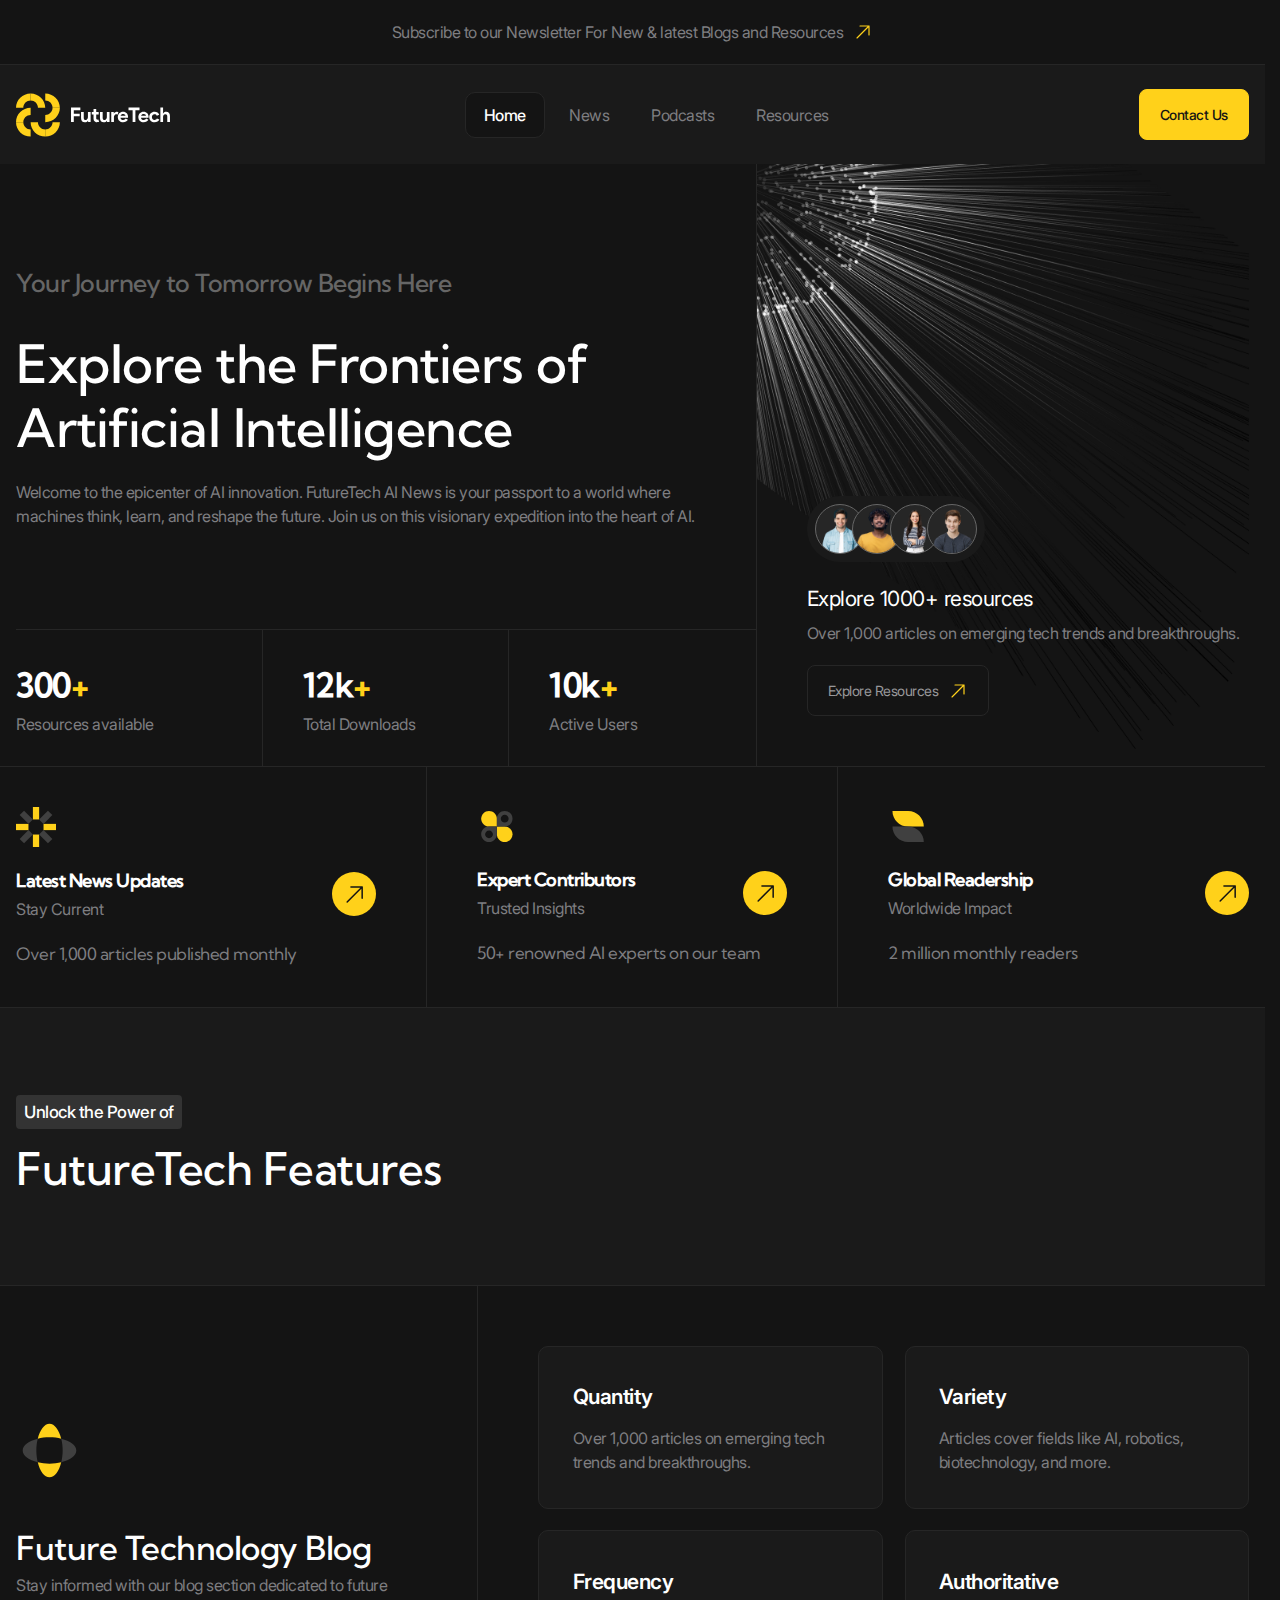
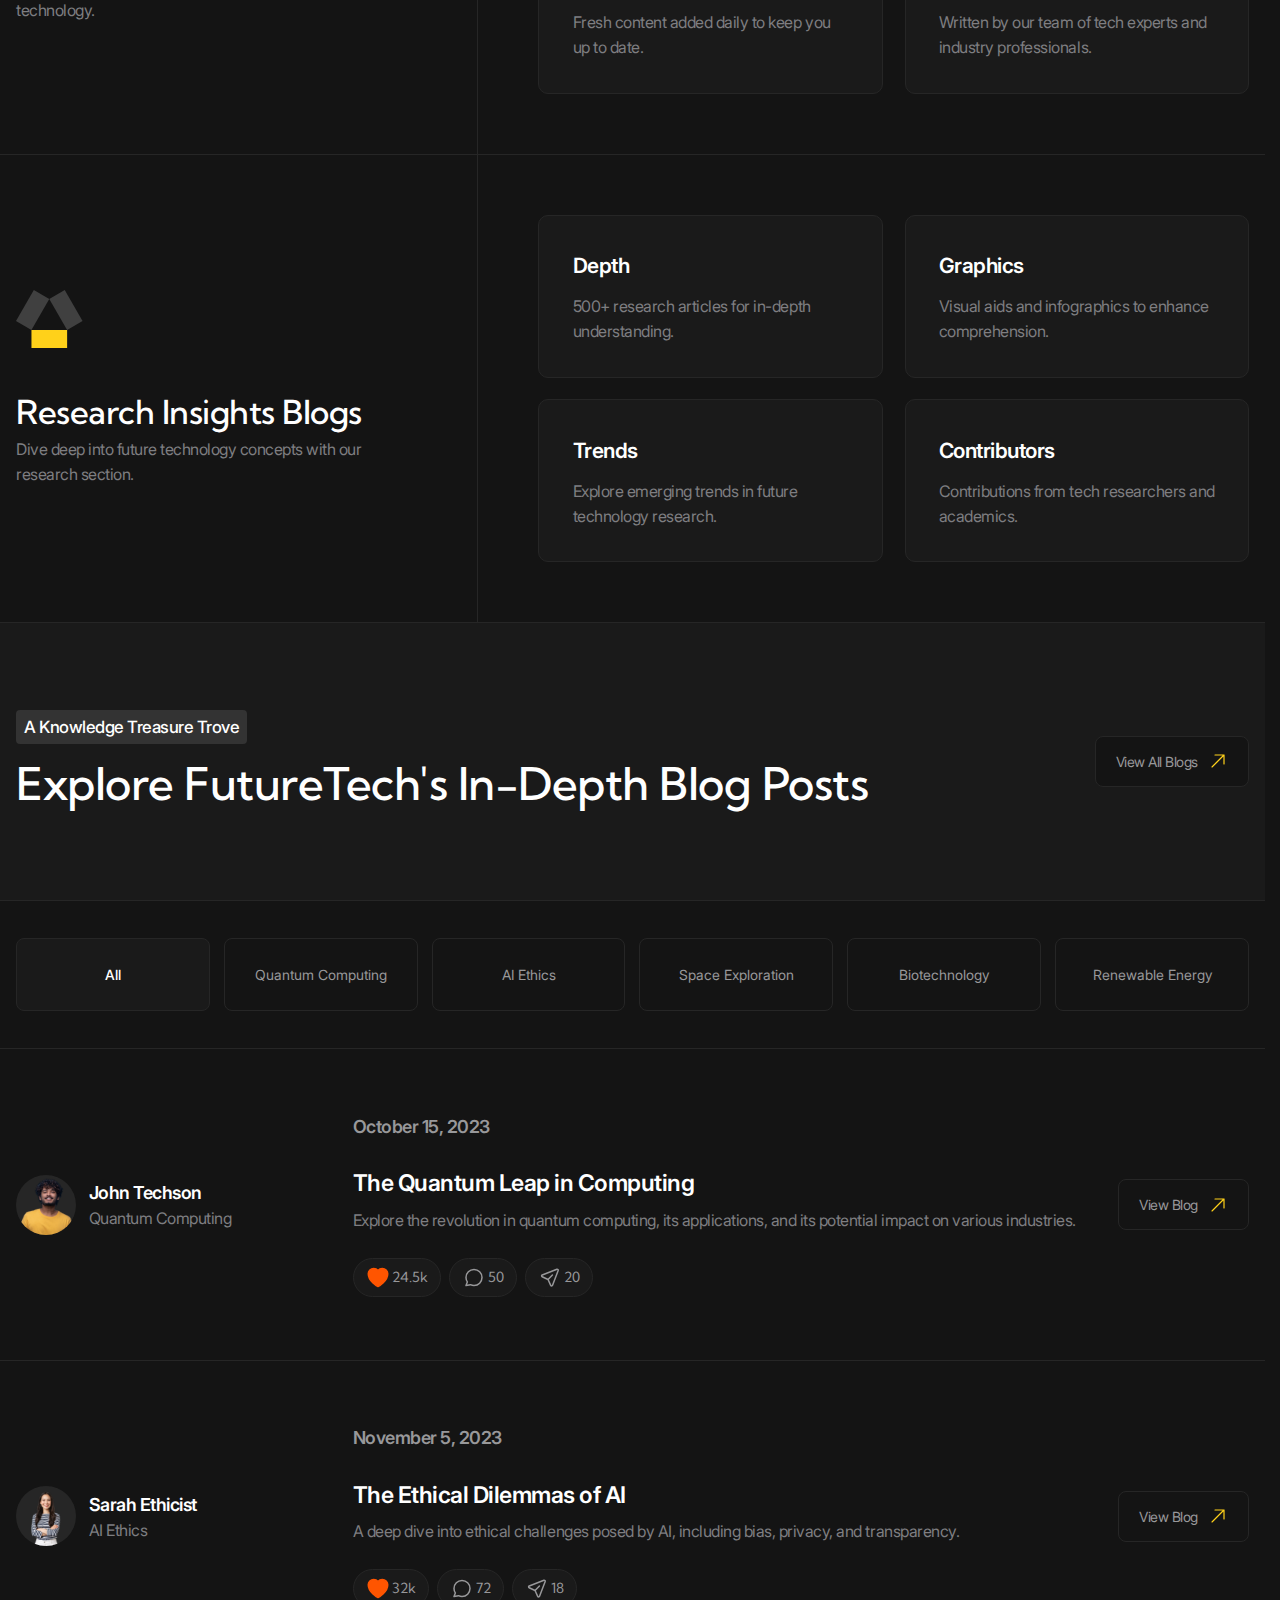
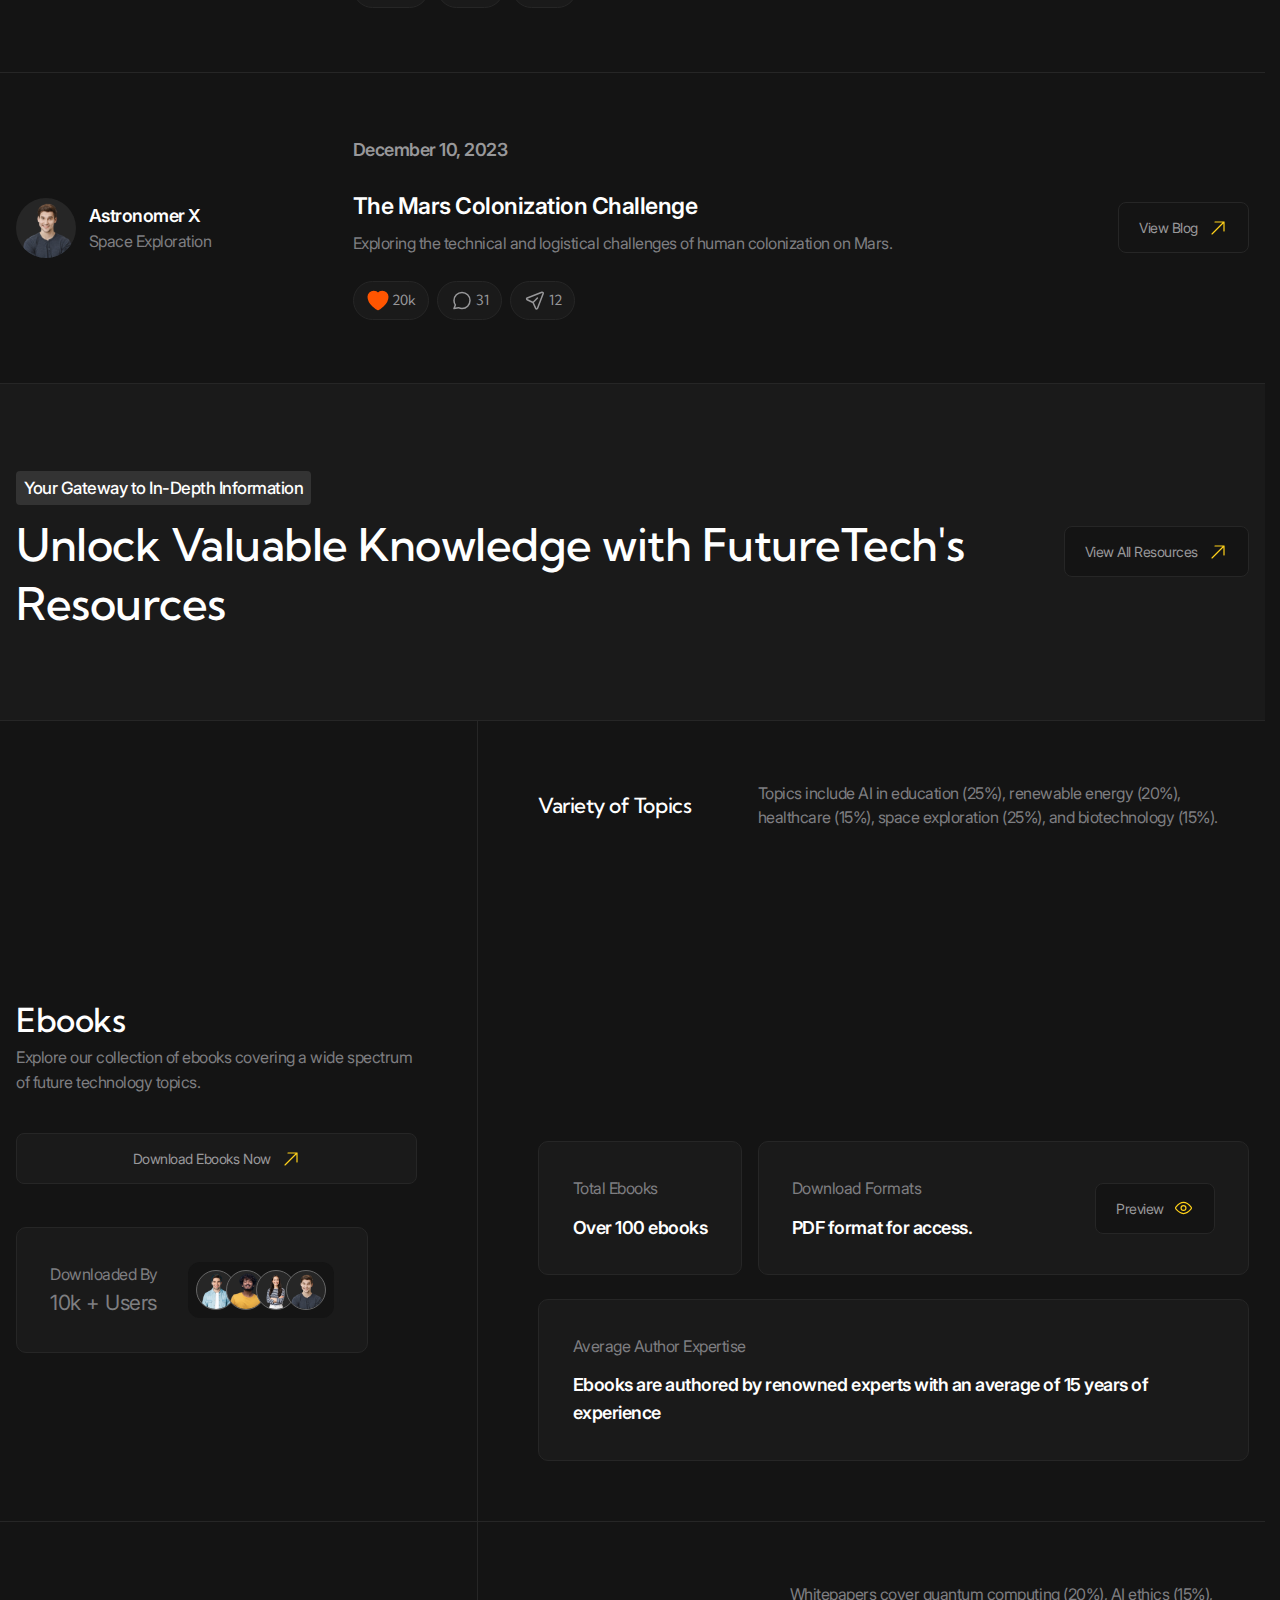
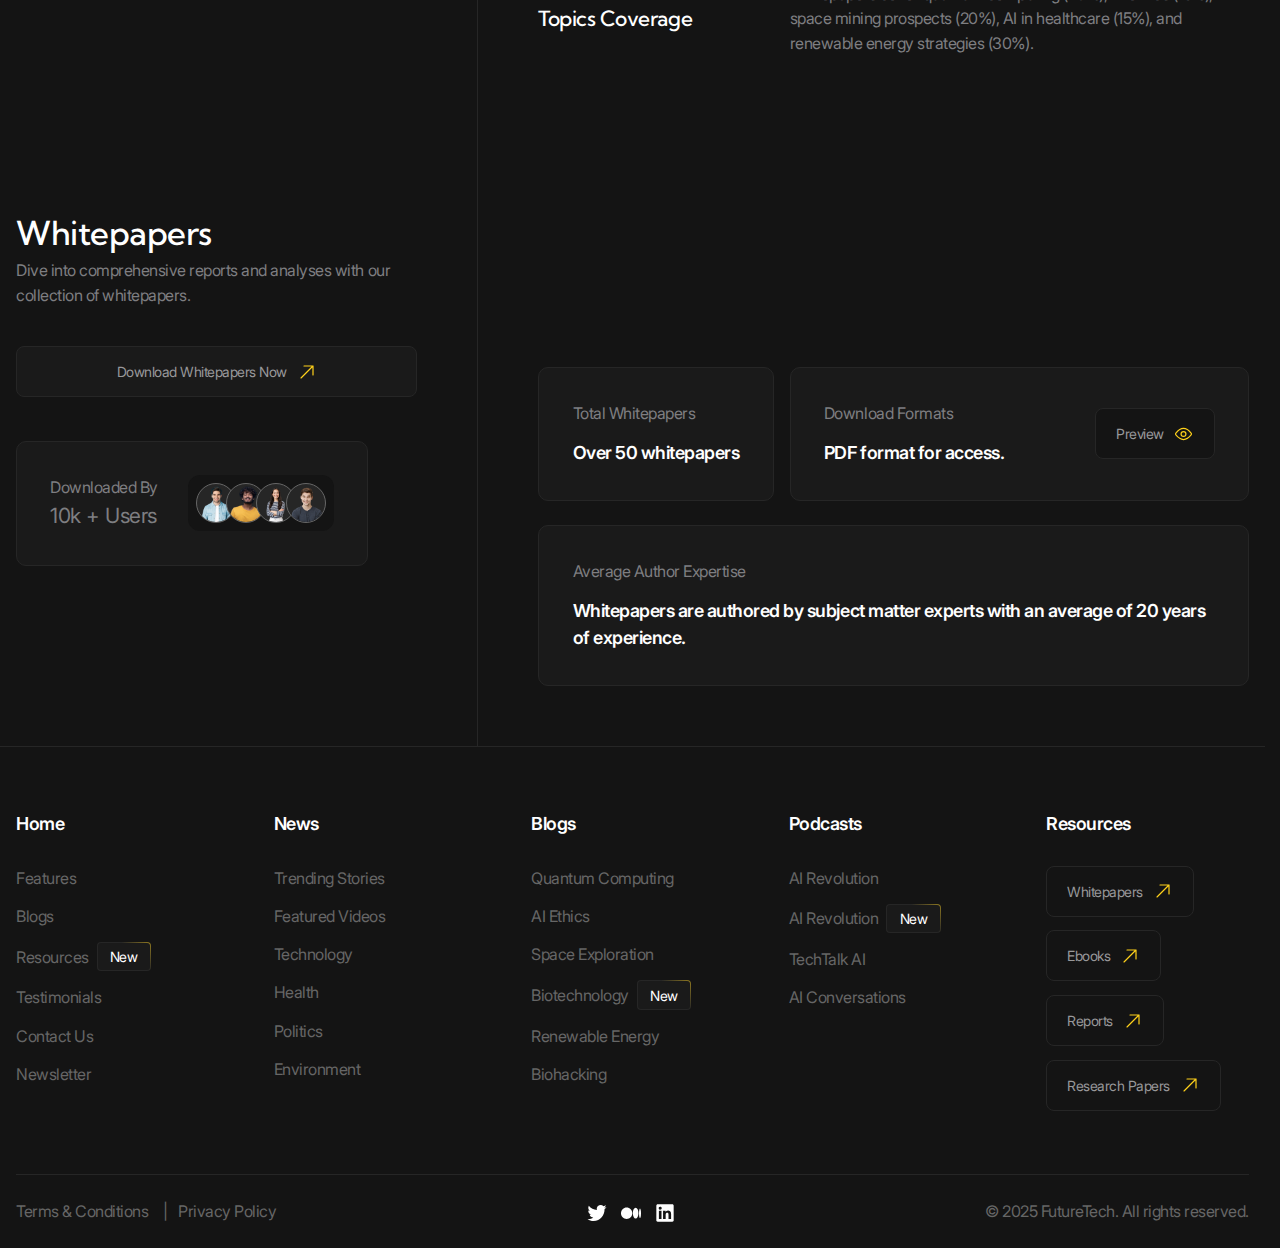
==== commit e807313b: "finished resources section" ====
--- a/index.html
+++ b/index.html
@@ -364,7 +364,8 @@
                     <div class="blog-card__info">
                       <h4 class="blog-card__title">The Ethical Dilemmas of AI</h4>
                       <div class="blog-card__description">
-                        <p>A deep dive into ethical challenges posed by AI, including bias, privacy, and transparency.</p>
+                        <p>A deep dive into ethical challenges posed by AI, including bias, privacy, and transparency.
+                        </p>
                       </div>
                     </div>
                     <div class="blog-card__actions blog-actions">
@@ -508,12 +509,155 @@
             Lorem ipsum dolor sit amet consectetur adipisicing elit. Quia, repellat!
           </div>
           <div class="tabs__content" id="tabpanel-5" aria-labelledby="tab-5" tabindex="0" data-js-tabs-content>
-            Lorem ipsum dolor sit amet consectetur adipisicing elit. Quia, repellat!  
+            Lorem ipsum dolor sit amet consectetur adipisicing elit. Quia, repellat!
           </div>
           <div class="tabs__content" id="tabpanel-6" aria-labelledby="tab-6" tabindex="0" data-js-tabs-content>
             Lorem ipsum dolor sit amet consectetur adipisicing elit. Quia, repellat!
           </div>
         </div>
+      </div>
+    </section>
+
+    <section class="section" aria-labelledby="resources-title">
+      <header class="section__header">
+        <div class="section__header-inner container">
+          <div class="section__header-info">
+            <p class="section__subtitle tag">Your Gateway to In-Depth Information</p>
+            <h2 class="section__title" id="resources-title">Unlock Valuable Knowledge with FutureTech's Resources</h2>
+          </div>
+          <a href="/" class="section__link button">
+            <span class="icon icon--yellow-arrow">View All Resources</span>
+          </a>
+        </div>
+      </header>
+      <div class="section__body">
+        <ul class="list">
+          <li class="list__item">
+            <div class="card container">
+              <div class="card__preview">
+                <div class="card__preview-main">
+                  <img src="./images/resources/1.svg" alt="" class="card__preview-icon" width="80" height="80"
+                    loading="lazy">
+                  <div class="card__preview-info">
+                    <h3 class="card__preview-title">Ebooks</h3>
+                    <div class="card__preview-description">
+                      <p>Explore our collection of ebooks covering a wide spectrum of future technology topics.</p>
+                    </div>
+                  </div>
+                  <a href="/" class="card__preview-link button button--dark-gray">
+                    <span class="icon icon--yellow-arrow">Download Ebooks Now</span>
+                  </a>
+                </div>
+                <div class="card__preview-extra">
+                  <div class="download-info tile">
+                    <div class="download-info__body">
+                      <p class="download-info__title">Downloaded By</p>
+                      <div class="download-info__subtitle h5">10k + Users</div>
+                    </div>
+                    <div class="download-info__team team">
+                      <img src="./images/team/1.png" alt="" class="team__person" width="50" height="50" loading="lazy">
+                      <img src="./images/team/2.png" alt="" class="team__person" width="50" height="50" loading="lazy">
+                      <img src="./images/team/3.png" alt="" class="team__person" width="50" height="50" loading="lazy">
+                      <img src="./images/team/4.png" alt="" class="team__person" width="50" height="50" loading="lazy">
+                    </div>
+                  </div>
+                </div>
+              </div>
+              <div class="card__body">
+                <div class="card__grid card__grid--2-cols-alt">
+                  <div class="card__cell">
+                    <h3 class="cad__cell-title h5">Variety of Topics</h3>
+                  </div>
+                  <div class="card__cell">
+                    <p class="card__cell-description">Topics include AI in education (25%), renewable energy (20%),
+                      healthcare (15%), space exploration (25%), and biotechnology (15%).</p>
+                  </div>
+                  <div class="card__cell card__cell--wide">
+                    <img src="./images/resources/details-1.jpg" alt="" class="card__cell-image" width="917" height="232"
+                      loading="lazy">
+                  </div>
+                  <div class="card__cell tile">
+                    <h4 class="card__cell-subtitle">Total Ebooks</h4>
+                    <p class="card__cell-description h6">Over 100 ebooks</p>
+                  </div>
+                  <div class="card__cell tile">
+                    <h4 class="card__cell-subtitle">Download Formats</h4>
+                    <p class="card__cell-description h6">PDF format for access.</p>
+                    <a href="/" class="card__cell-link button">
+                      <span class="icon icon--yellow-eye">Preview</span>
+                    </a>
+                  </div>
+                  <div class="card__cell card__cell--wide tile">
+                    <h4 class="card__cell-subtitle">Average Author Expertise</h4>
+                    <p class="card__cell-description h6">Ebooks are authored by renowned experts with an average of 15 years of experience</p>
+                  </div>
+                </div>
+              </div>
+            </div>
+          </li>
+          <li class="list__item">
+            <div class="card container">
+              <div class="card__preview">
+                <div class="card__preview-main">
+                  <img src="./images/resources/2.svg" alt="" class="card__preview-icon" width="80" height="80"
+                    loading="lazy">
+                  <div class="card__preview-info">
+                    <h3 class="card__preview-title">Whitepapers</h3>
+                    <div class="card__preview-description">
+                      <p>Dive into comprehensive reports and analyses with our collection of whitepapers. </p>
+                    </div>
+                  </div>
+                  <a href="/" class="card__preview-link button button--dark-gray">
+                    <span class="icon icon--yellow-arrow">Download Whitepapers Now</span>
+                  </a>
+                </div>
+                <div class="card__preview-extra">
+                  <div class="download-info tile">
+                    <div class="download-info__body">
+                      <p class="download-info__title">Downloaded By</p>
+                      <div class="download-info__subtitle h5">10k + Users</div>
+                    </div>
+                    <div class="download-info__team team">
+                      <img src="./images/team/1.png" alt="" class="team__person" width="50" height="50" loading="lazy">
+                      <img src="./images/team/2.png" alt="" class="team__person" width="50" height="50" loading="lazy">
+                      <img src="./images/team/3.png" alt="" class="team__person" width="50" height="50" loading="lazy">
+                      <img src="./images/team/4.png" alt="" class="team__person" width="50" height="50" loading="lazy">
+                    </div>
+                  </div>
+                </div>
+              </div>
+              <div class="card__body">
+                <div class="card__grid card__grid--2-cols-alt">
+                  <div class="card__cell">
+                    <h3 class="cad__cell-title h5">Topics Coverage</h3>
+                  </div>
+                  <div class="card__cell">
+                    <p class="card__cell-description">Whitepapers cover quantum computing (20%), AI ethics (15%), space mining prospects (20%), AI in healthcare (15%), and renewable energy strategies (30%).</p>
+                  </div>
+                  <div class="card__cell card__cell--wide">
+                    <img src="./images/resources/details-2.jpg" alt="" class="card__cell-image" width="917" height="232"
+                      loading="lazy">
+                  </div>
+                  <div class="card__cell tile">
+                    <h4 class="card__cell-subtitle">Total Whitepapers</h4>
+                    <p class="card__cell-description h6">Over 50 whitepapers</p>
+                  </div>
+                  <div class="card__cell tile">
+                    <h4 class="card__cell-subtitle">Download Formats</h4>
+                    <p class="card__cell-description h6">PDF format for access.</p>
+                    <a href="/" class="card__cell-link button">
+                      <span class="icon icon--yellow-eye">Preview</span>
+                    </a>
+                  </div>
+                  <div class="card__cell card__cell--wide tile">
+                    <h4 class="card__cell-subtitle">Average Author Expertise</h4>
+                    <p class="card__cell-description h6">Whitepapers are authored by subject matter experts with an average of 20 years of experience.</p>
+                  </div>
+                </div>
+              </div>
+            </div>
+          </li>
+        </ul>
       </div>
     </section>
   </main>
--- a/styles/main.css
+++ b/styles/main.css
@@ -458,6 +458,9 @@
 .icon--yellow-arrow::after {
   background-image: url("../icons/arrow-top-right_yellow.svg");
 }
+.icon--yellow-eye::after {
+  background-image: url("../icons/eye_yellow.svg");
+}
 
 .logo {
   max-width: clamp(7.875rem, 7.0306372549rem + 3.4640522876vw, 11.1875rem);
@@ -502,6 +505,9 @@
   font-weight: 500;
   border-radius: 0.5rem;
 }
+.button--dark-gray {
+  background-color: var(--color-dark-10);
+}
 
 .burger-button {
   width: 2.125rem;
@@ -1161,6 +1167,11 @@
   display: grid;
   row-gap: clamp(1.5rem, 1.0857843137rem + 1.6993464052vw, 3.125rem);
 }
+@media (width <= 63.99875rem) {
+  .card__preview-main {
+    justify-content: start;
+  }
+}
 .card__preview-icon {
   width: clamp(3.125rem, 2.6470588235rem + 1.9607843137vw, 5rem);
 }
@@ -1173,7 +1184,7 @@
 }
 @media (width <= 63.99875rem) {
   .card__body {
-    padding: 1.875rem 1rem;
+    padding: 1.875rem 0;
   }
 }
 .card__grid {
@@ -1188,11 +1199,55 @@
     grid-template-columns: 1fr;
   }
 }
+.card__grid--2-cols-alt {
+  gap: 1.875rem 1.25rem;
+}
+@media (width <= 90.06125rem) {
+  .card__grid--2-cols-alt {
+    gap: 1.5rem 1rem;
+  }
+}
+@media (width > 47.99875rem) {
+  .card__grid--2-cols-alt {
+    grid-template-columns: auto 1fr;
+  }
+}
 .card__cell {
   display: flex;
   flex-direction: column;
   justify-content: start;
   row-gap: clamp(0.25rem, -0.0049019608rem + 1.045751634vw, 1.25rem);
+}
+.card__cell--wide {
+  grid-column: -1/1;
+}
+.card__cell:has(> *:only-child) {
+  justify-content: center;
+}
+.card__cell:has(.card__cell-link) {
+  display: grid;
+  grid-template-columns: 1fr auto;
+  grid-template-areas: "other link" "other link";
+  align-items: center;
+  column-gap: 1.25rem;
+}
+.card__cell-image {
+  width: 100%;
+  height: clamp(10.5625rem, 7.9656862745rem + 10.6535947712vw, 20.75rem);
+  object-fit: cover;
+  border-radius: 0.75rem;
+}
+@media (width <= 90.06125rem) {
+  .card__cell-image {
+    border-radius: 0.625rem;
+  }
+}
+.card__cell-subtitle {
+  font: inherit;
+  color: inherit;
+}
+.card__cell-link {
+  grid-area: link;
 }
 
 .tabs__header {
@@ -1383,4 +1438,26 @@
   }
 }
 
+.download-info {
+  display: inline-grid;
+  grid-template-columns: 1fr auto;
+  align-items: center;
+  column-gap: 3.125rem;
+}
+@media (width <= 90.06125rem) {
+  .download-info {
+    column-gap: 1.875rem;
+  }
+}
+.download-info__team {
+  --personImageSize: 3.125rem;
+  background-color: var(--color-dark);
+  border-radius: 0.75rem;
+}
+@media (width <= 90.06125rem) {
+  .download-info__team {
+    --personImageSize: 2.5rem;
+  }
+}
+
 /*# sourceMappingURL=main.css.map */
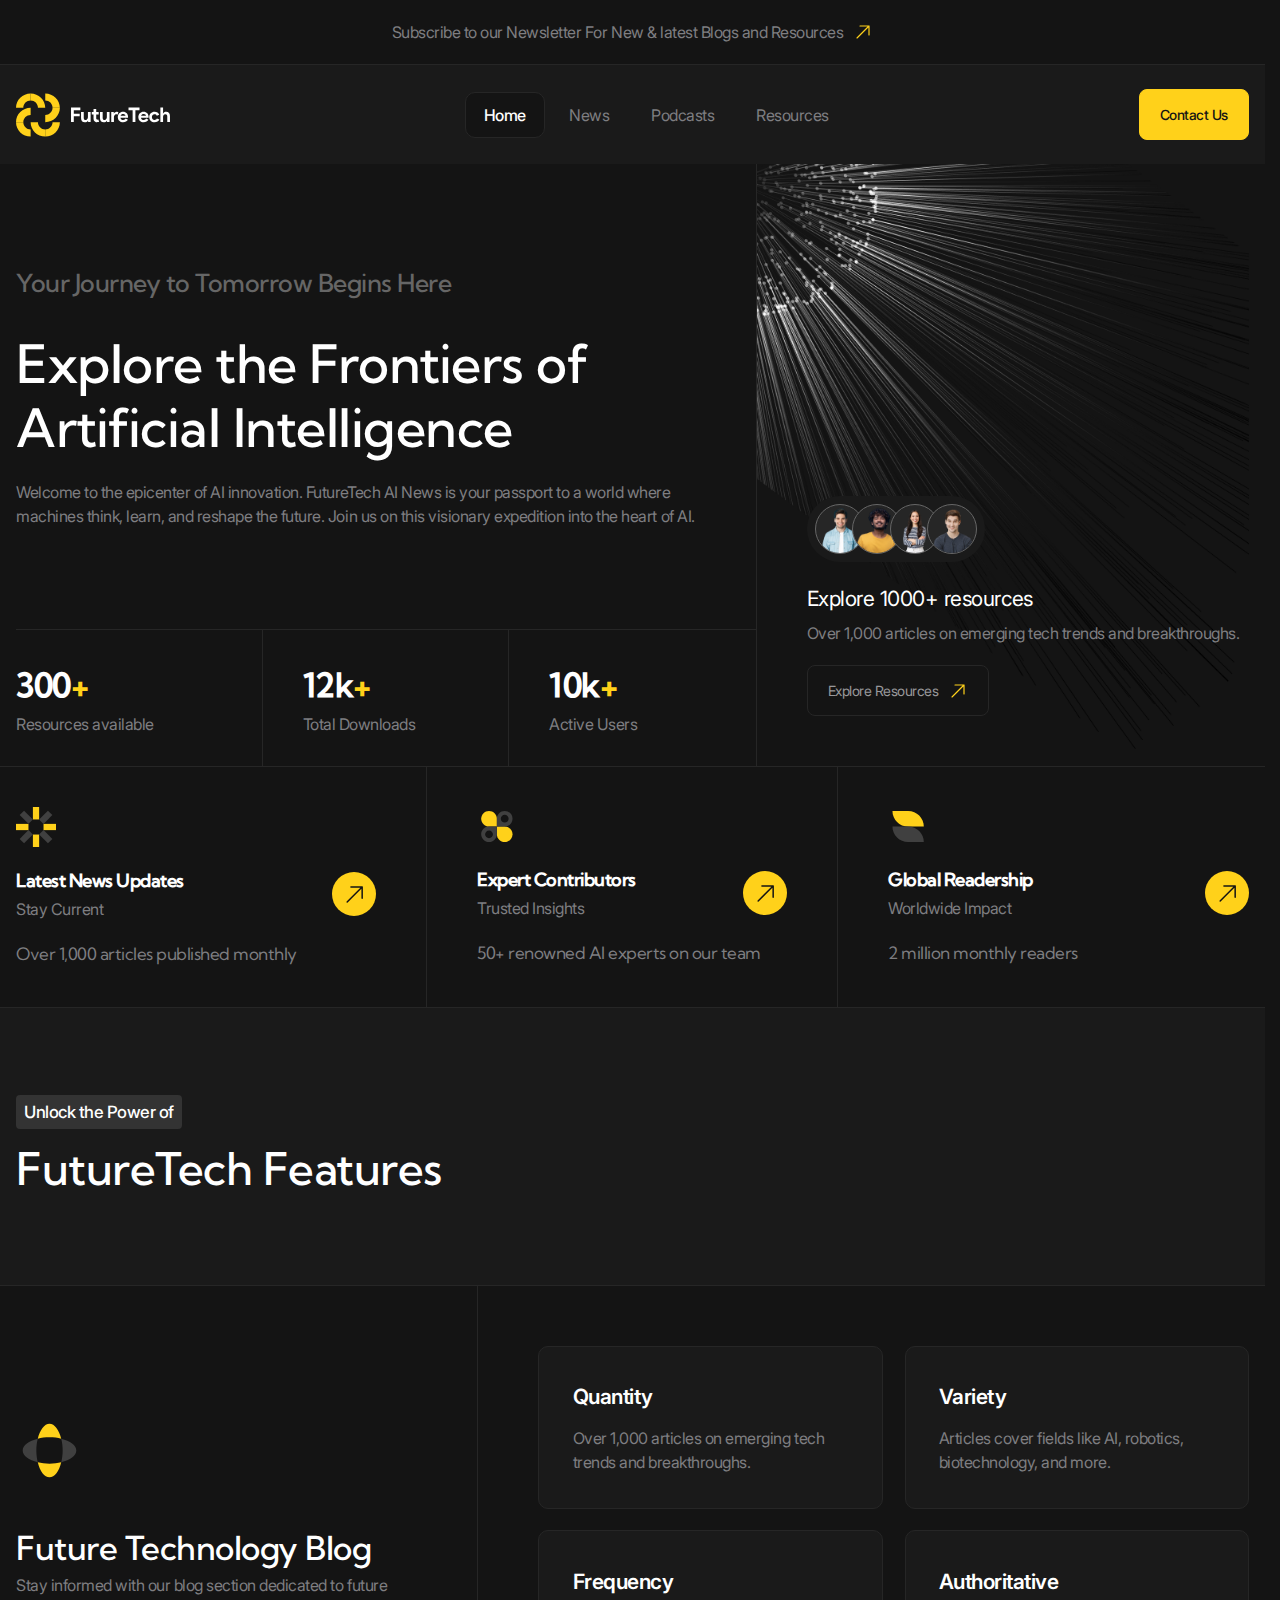
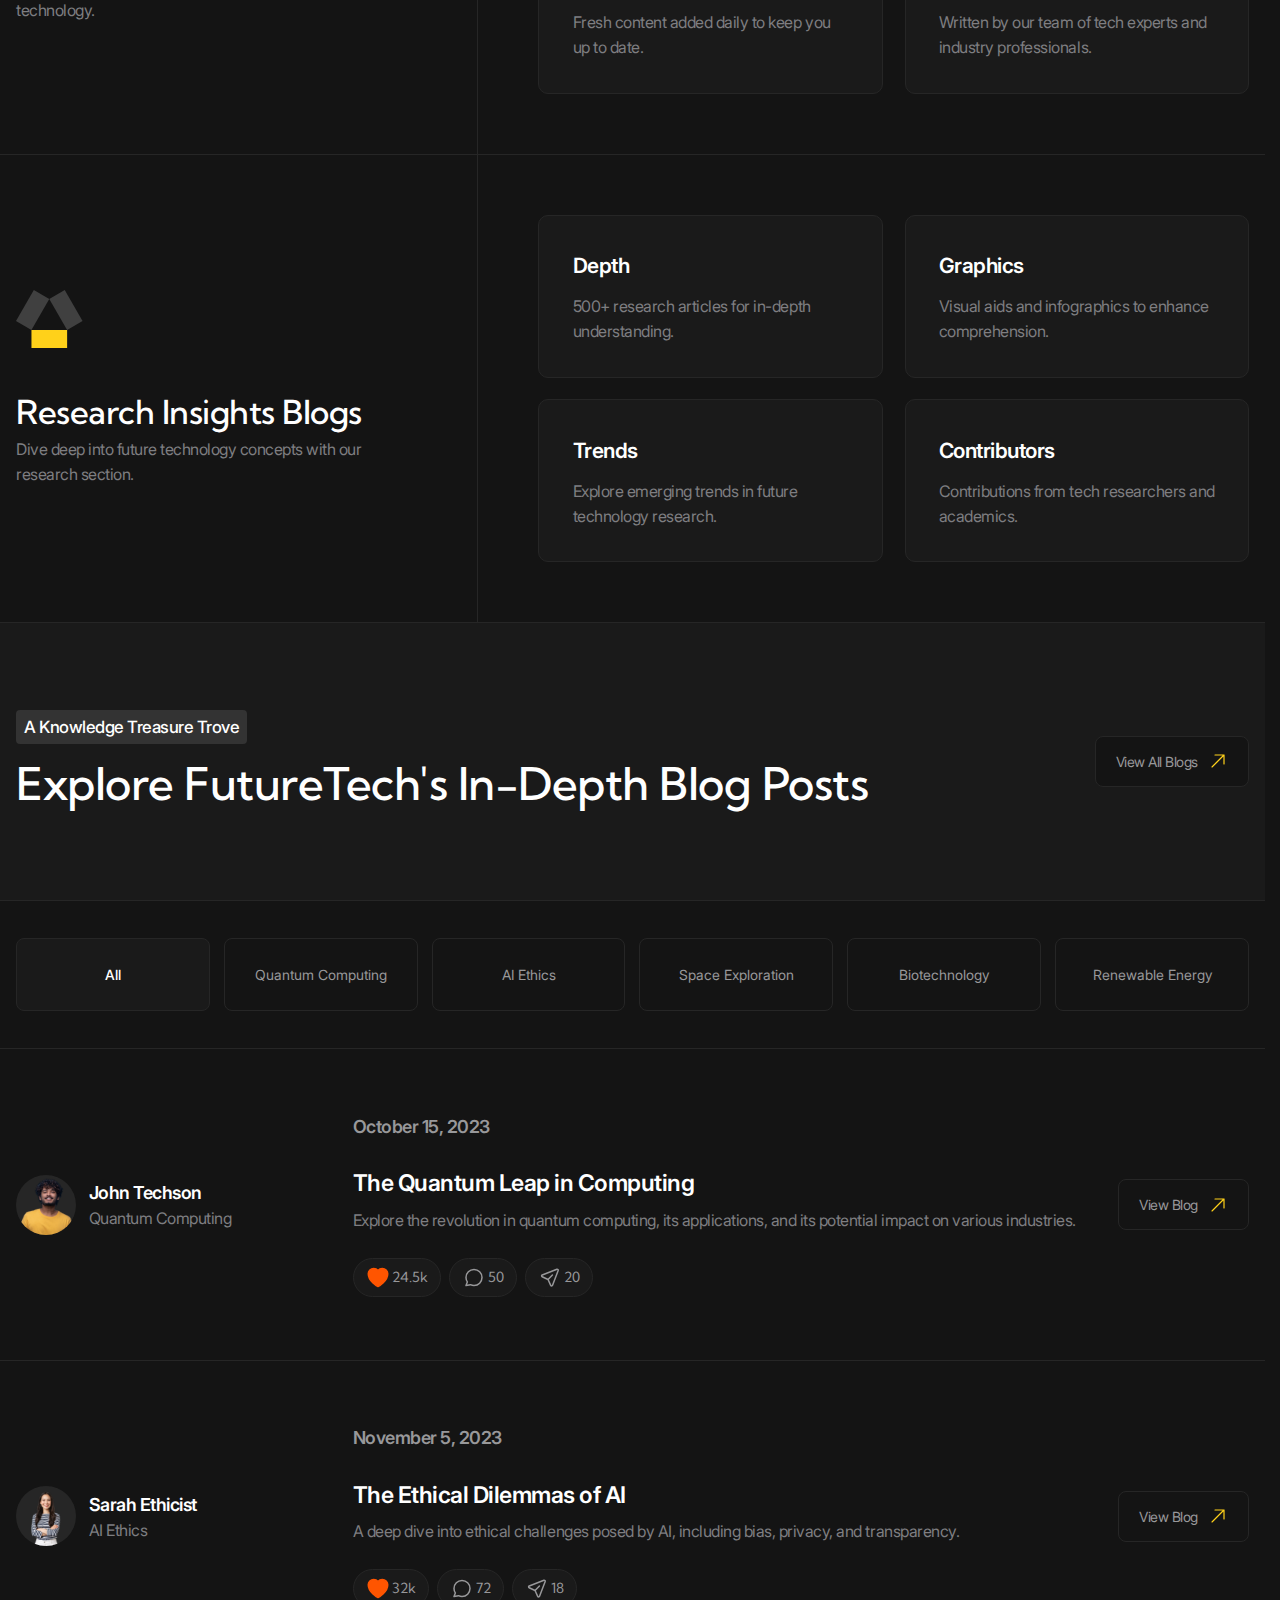
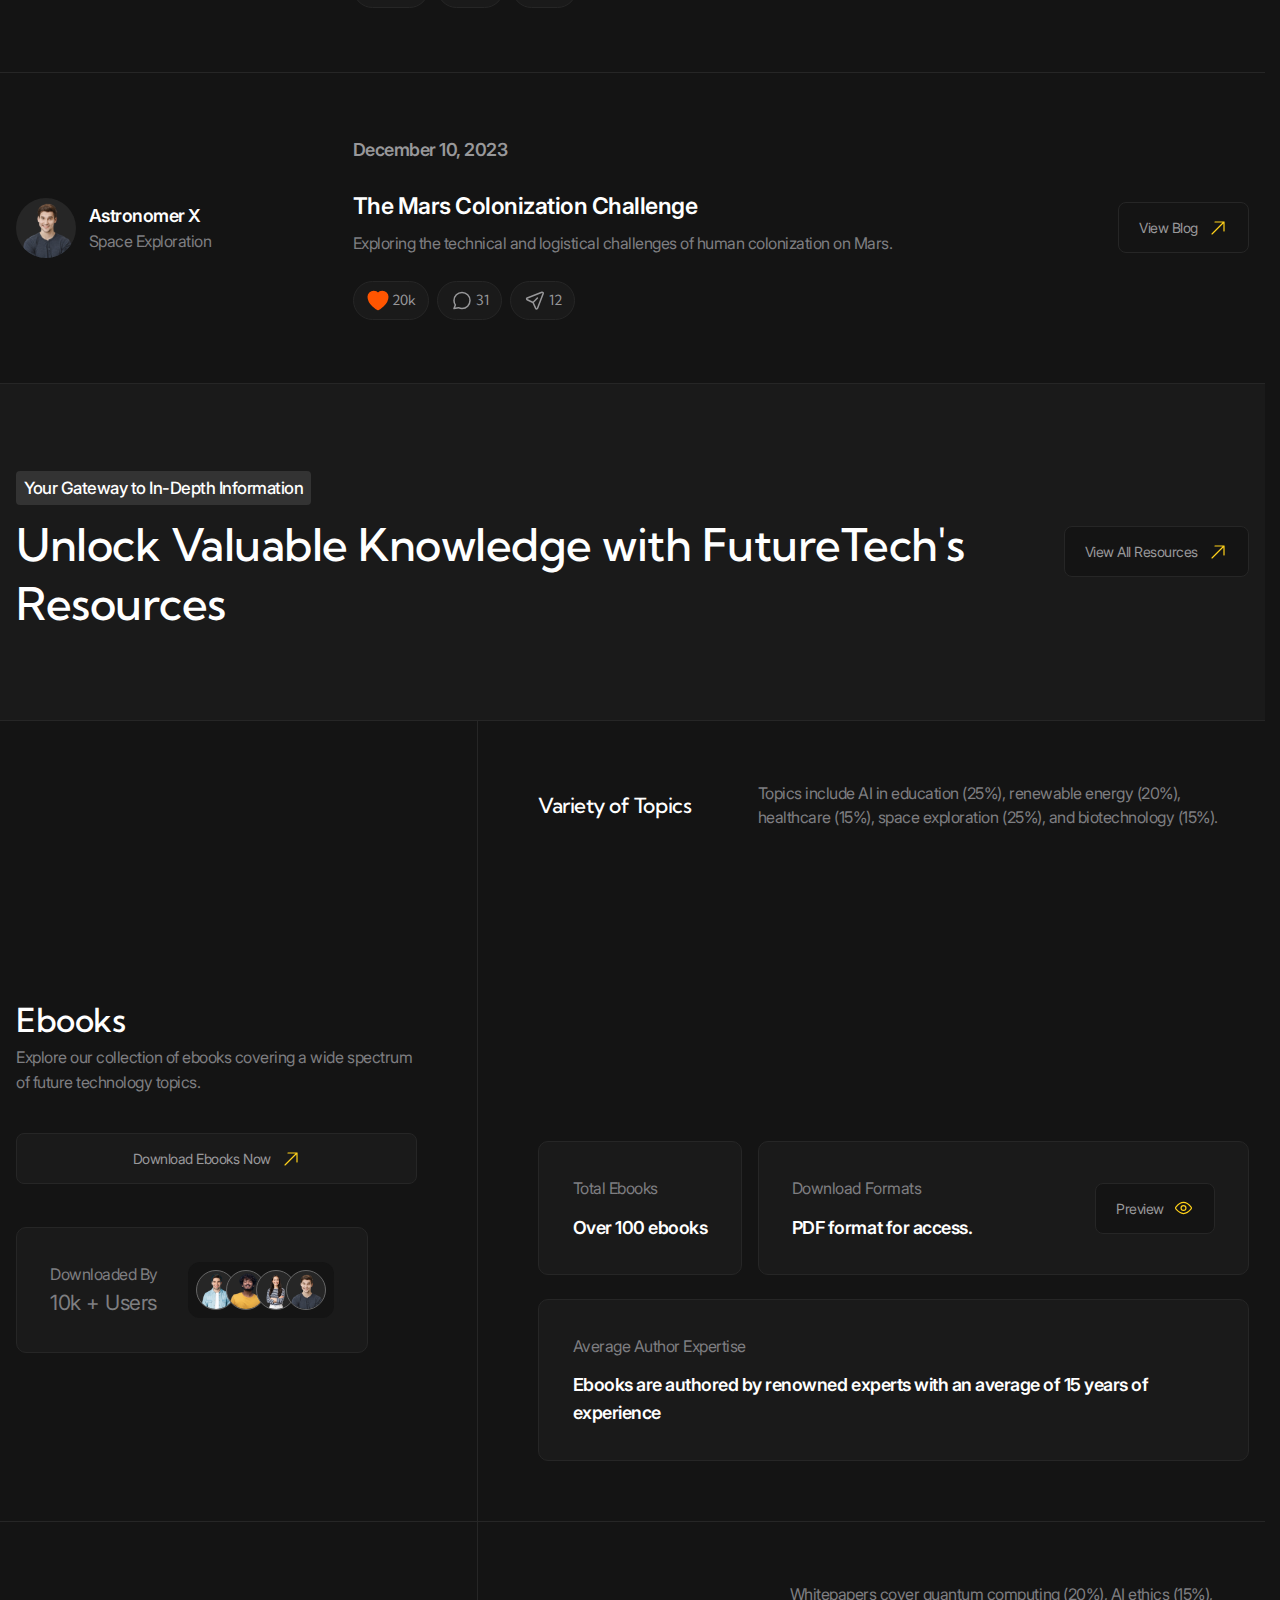
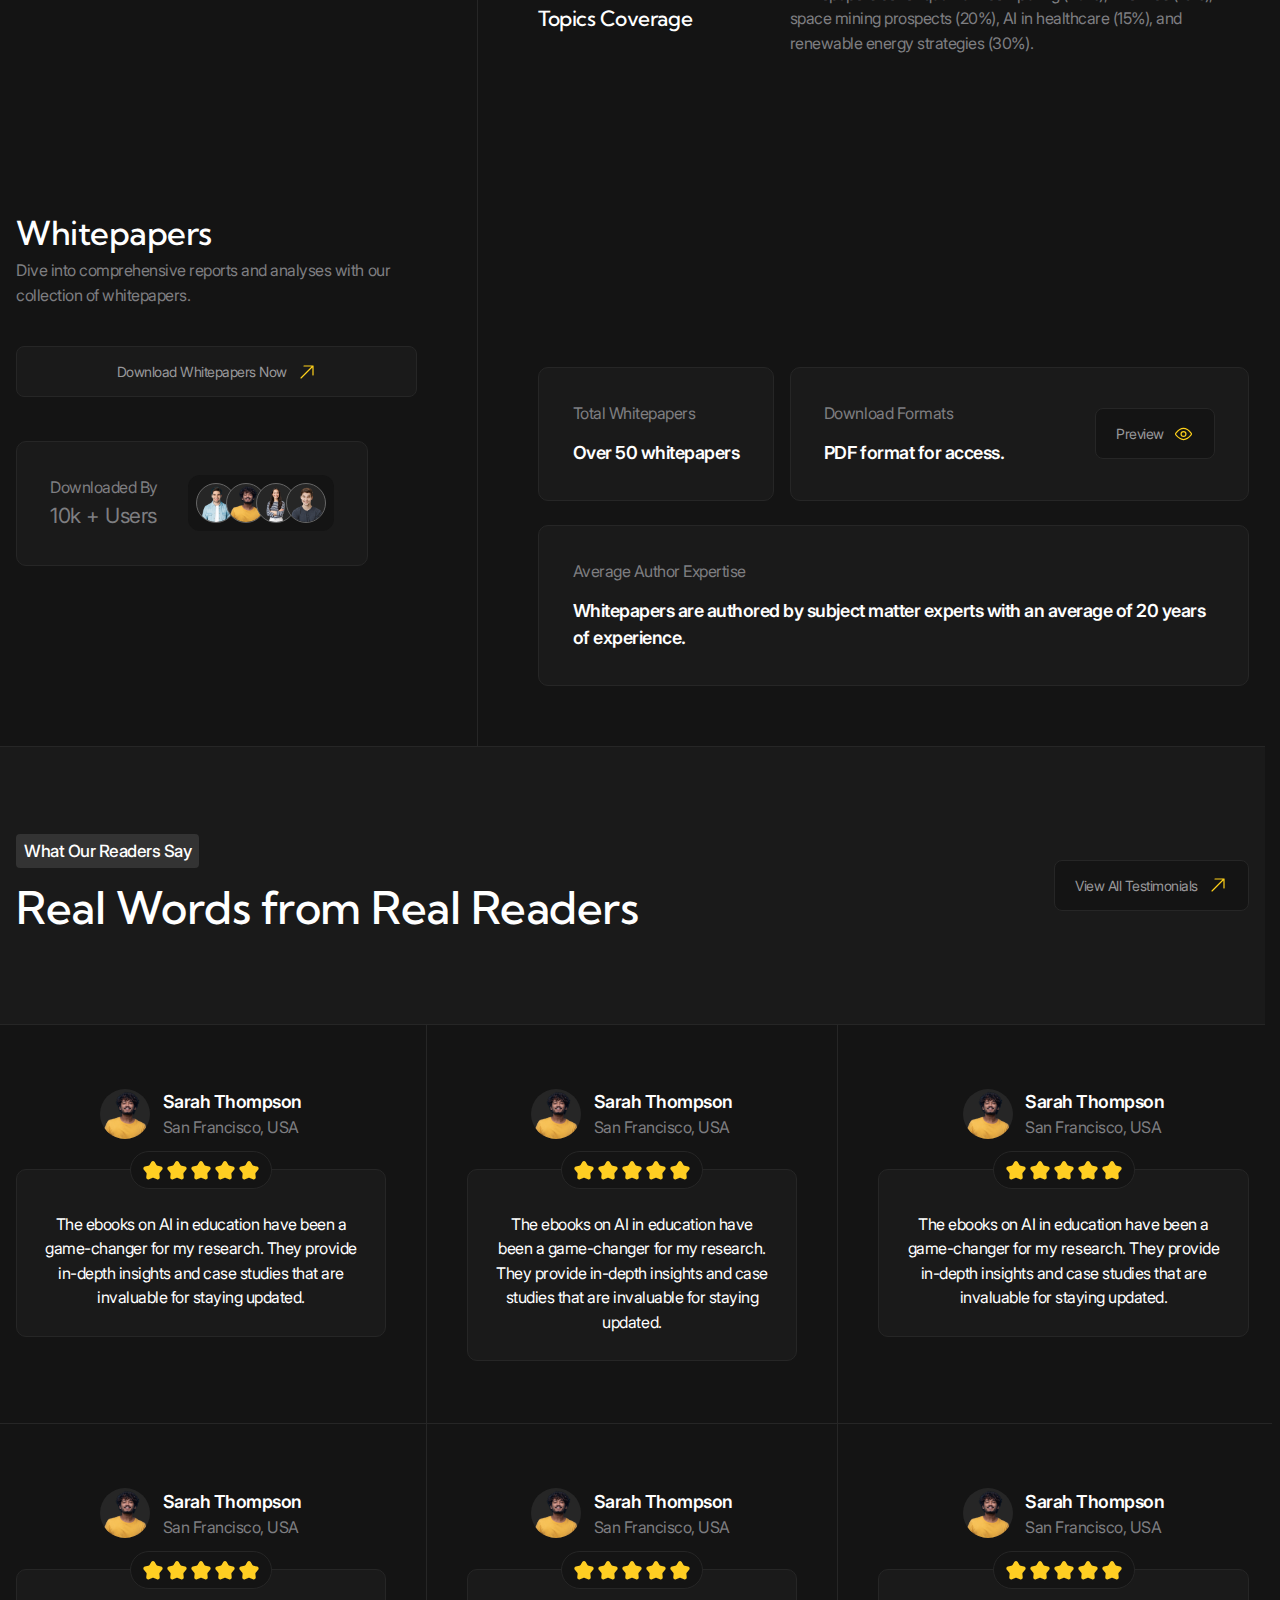
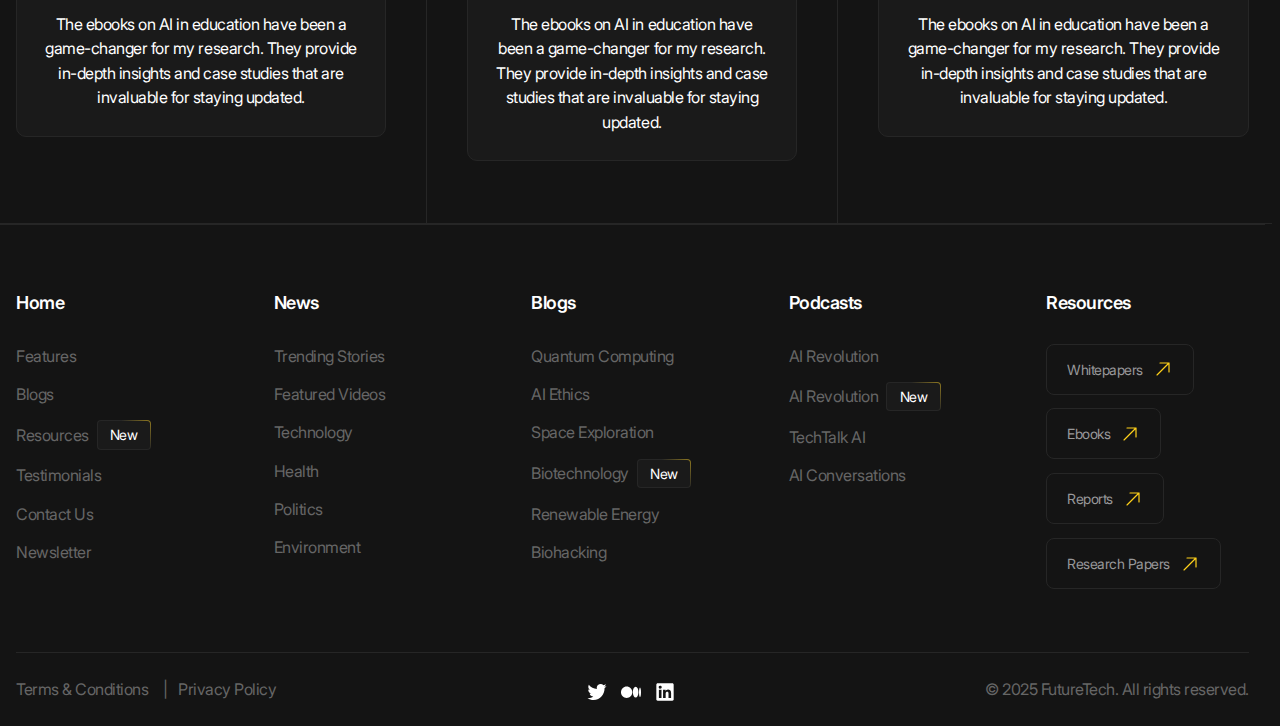
==== commit 4d45bf31: "finished section review-card" ====
--- a/index.html
+++ b/index.html
@@ -589,7 +589,8 @@
                   </div>
                   <div class="card__cell card__cell--wide tile">
                     <h4 class="card__cell-subtitle">Average Author Expertise</h4>
-                    <p class="card__cell-description h6">Ebooks are authored by renowned experts with an average of 15 years of experience</p>
+                    <p class="card__cell-description h6">Ebooks are authored by renowned experts with an average of 15
+                      years of experience</p>
                   </div>
                 </div>
               </div>
@@ -632,7 +633,8 @@
                     <h3 class="cad__cell-title h5">Topics Coverage</h3>
                   </div>
                   <div class="card__cell">
-                    <p class="card__cell-description">Whitepapers cover quantum computing (20%), AI ethics (15%), space mining prospects (20%), AI in healthcare (15%), and renewable energy strategies (30%).</p>
+                    <p class="card__cell-description">Whitepapers cover quantum computing (20%), AI ethics (15%), space
+                      mining prospects (20%), AI in healthcare (15%), and renewable energy strategies (30%).</p>
                   </div>
                   <div class="card__cell card__cell--wide">
                     <img src="./images/resources/details-2.jpg" alt="" class="card__cell-image" width="917" height="232"
@@ -651,9 +653,166 @@
                   </div>
                   <div class="card__cell card__cell--wide tile">
                     <h4 class="card__cell-subtitle">Average Author Expertise</h4>
-                    <p class="card__cell-description h6">Whitepapers are authored by subject matter experts with an average of 20 years of experience.</p>
-                  </div>
-                </div>
+                    <p class="card__cell-description h6">Whitepapers are authored by subject matter experts with an
+                      average of 20 years of experience.</p>
+                  </div>
+                </div>
+              </div>
+            </div>
+          </li>
+        </ul>
+      </div>
+    </section>
+
+    <section class="section" aria-labelledby="reviews-title">
+      <header class="section__header">
+        <div class="section__header-inner container">
+          <div class="section__header-info">
+            <p class="section__subtitle tag">What Our Readers Say</p>
+            <h2 class="section__title" id="reviews-title">Real Words from Real Readers</h2>
+          </div>
+          <a href="/" class="section__link button">
+            <span class="icon icon--yellow-arrow">View All Testimonials</span>
+          </a>
+        </div>
+      </header>
+      <div class="section__body">
+        <ul class="bordered-grid bordered-grid--3-cols container">
+          <li class="bordered-grid__item">
+            <div class="review-card">
+              <div class="review-card__author person-card">
+                <img src="./images/blog/1.png" alt="" class="person-card__image" width="60" height="60" loading="lazy">
+                <div class="person-card__body">
+                  <p class="person-card__name">Sarah Thompson</p>
+                  <p class="person-card__department">San Francisco, USA</p>
+                </div>
+              </div>
+              <div class="review-card__body tile">
+                <div class="review-card__rating-view rating-view" aria-label="Rating 5 star" title="Rating 5 star">
+                  <div class="rating-view__star is-active"></div>
+                  <div class="rating-view__star is-active"></div>
+                  <div class="rating-view__star is-active"></div>
+                  <div class="rating-view__star is-active"></div>
+                  <div class="rating-view__star is-active"></div>
+                </div>
+                <blockquote class="review-card__description">
+                  <p>The ebooks on AI in education have been a game-changer for my research. They provide in-depth insights and case studies that are invaluable for staying updated.</p>
+                </blockquote>
+              </div>
+            </div>
+          </li>
+          <li class="bordered-grid__item">
+            <div class="review-card">
+              <div class="review-card__author person-card">
+                <img src="./images/blog/1.png" alt="" class="person-card__image" width="60" height="60" loading="lazy">
+                <div class="person-card__body">
+                  <p class="person-card__name">Sarah Thompson</p>
+                  <p class="person-card__department">San Francisco, USA</p>
+                </div>
+              </div>
+              <div class="review-card__body tile">
+                <div class="review-card__rating-view rating-view" aria-label="Rating 5 star" title="Rating 5 star">
+                  <div class="rating-view__star is-active"></div>
+                  <div class="rating-view__star is-active"></div>
+                  <div class="rating-view__star is-active"></div>
+                  <div class="rating-view__star is-active"></div>
+                  <div class="rating-view__star is-active"></div>
+                </div>
+                <blockquote class="review-card__description">
+                  <p>The ebooks on AI in education have been a game-changer for my research. They provide in-depth insights and case studies that are invaluable for staying updated.</p>
+                </blockquote>
+              </div>
+            </div>
+          </li>
+          <li class="bordered-grid__item">
+            <div class="review-card">
+              <div class="review-card__author person-card">
+                <img src="./images/blog/1.png" alt="" class="person-card__image" width="60" height="60" loading="lazy">
+                <div class="person-card__body">
+                  <p class="person-card__name">Sarah Thompson</p>
+                  <p class="person-card__department">San Francisco, USA</p>
+                </div>
+              </div>
+              <div class="review-card__body tile">
+                <div class="review-card__rating-view rating-view" aria-label="Rating 5 star" title="Rating 5 star">
+                  <div class="rating-view__star is-active"></div>
+                  <div class="rating-view__star is-active"></div>
+                  <div class="rating-view__star is-active"></div>
+                  <div class="rating-view__star is-active"></div>
+                  <div class="rating-view__star is-active"></div>
+                </div>
+                <blockquote class="review-card__description">
+                  <p>The ebooks on AI in education have been a game-changer for my research. They provide in-depth insights and case studies that are invaluable for staying updated.</p>
+                </blockquote>
+              </div>
+            </div>
+          </li>
+          <li class="bordered-grid__item">
+            <div class="review-card">
+              <div class="review-card__author person-card">
+                <img src="./images/blog/1.png" alt="" class="person-card__image" width="60" height="60" loading="lazy">
+                <div class="person-card__body">
+                  <p class="person-card__name">Sarah Thompson</p>
+                  <p class="person-card__department">San Francisco, USA</p>
+                </div>
+              </div>
+              <div class="review-card__body tile">
+                <div class="review-card__rating-view rating-view" aria-label="Rating 5 star" title="Rating 5 star">
+                  <div class="rating-view__star is-active"></div>
+                  <div class="rating-view__star is-active"></div>
+                  <div class="rating-view__star is-active"></div>
+                  <div class="rating-view__star is-active"></div>
+                  <div class="rating-view__star is-active"></div>
+                </div>
+                <blockquote class="review-card__description">
+                  <p>The ebooks on AI in education have been a game-changer for my research. They provide in-depth insights and case studies that are invaluable for staying updated.</p>
+                </blockquote>
+              </div>
+            </div>
+          </li>
+          <li class="bordered-grid__item">
+            <div class="review-card">
+              <div class="review-card__author person-card">
+                <img src="./images/blog/1.png" alt="" class="person-card__image" width="60" height="60" loading="lazy">
+                <div class="person-card__body">
+                  <p class="person-card__name">Sarah Thompson</p>
+                  <p class="person-card__department">San Francisco, USA</p>
+                </div>
+              </div>
+              <div class="review-card__body tile">
+                <div class="review-card__rating-view rating-view" aria-label="Rating 5 star" title="Rating 5 star">
+                  <div class="rating-view__star is-active"></div>
+                  <div class="rating-view__star is-active"></div>
+                  <div class="rating-view__star is-active"></div>
+                  <div class="rating-view__star is-active"></div>
+                  <div class="rating-view__star is-active"></div>
+                </div>
+                <blockquote class="review-card__description">
+                  <p>The ebooks on AI in education have been a game-changer for my research. They provide in-depth insights and case studies that are invaluable for staying updated.</p>
+                </blockquote>
+              </div>
+            </div>
+          </li>
+          <li class="bordered-grid__item">
+            <div class="review-card">
+              <div class="review-card__author person-card">
+                <img src="./images/blog/1.png" alt="" class="person-card__image" width="60" height="60" loading="lazy">
+                <div class="person-card__body">
+                  <p class="person-card__name">Sarah Thompson</p>
+                  <p class="person-card__department">San Francisco, USA</p>
+                </div>
+              </div>
+              <div class="review-card__body tile">
+                <div class="review-card__rating-view rating-view" aria-label="Rating 5 star" title="Rating 5 star">
+                  <div class="rating-view__star is-active"></div>
+                  <div class="rating-view__star is-active"></div>
+                  <div class="rating-view__star is-active"></div>
+                  <div class="rating-view__star is-active"></div>
+                  <div class="rating-view__star is-active"></div>
+                </div>
+                <blockquote class="review-card__description">
+                  <p>The ebooks on AI in education have been a game-changer for my research. They provide in-depth insights and case studies that are invaluable for staying updated.</p>
+                </blockquote>
               </div>
             </div>
           </li>
--- a/styles/main.css
+++ b/styles/main.css
@@ -1313,19 +1313,20 @@
 }
 
 .person-card {
+  --imageSize: 5rem;
   display: flex;
   align-items: center;
   column-gap: clamp(0.5rem, 0.3725490196rem + 0.522875817vw, 1rem);
 }
+@media (width <= 90.06125rem) {
+  .person-card {
+    --imageSize: 3.75rem;
+  }
+}
 .person-card__image {
-  width: 5rem;
+  width: var(--imageSize);
   border-radius: 50%;
   background-color: var(--color-dark-15);
-}
-@media (width <= 90.06125rem) {
-  .person-card__image {
-    width: 3.75rem;
-  }
 }
 .person-card__body {
   display: grid;
@@ -1460,4 +1461,120 @@
   }
 }
 
+.bordered-grid {
+  --columns: 1;
+  --itemPaddingY: clamp(2.5rem, 1.862745098rem + 2.614379085vw, 5rem);
+  display: grid;
+  grid-template-columns: repeat(var(--columns), 1fr);
+}
+.bordered-grid--2-cols {
+  --columns: 2;
+}
+.bordered-grid--3-cols {
+  --columns: 3;
+  --itemPaddingX: 3.125rem;
+}
+@media (width <= 90.06125rem) {
+  .bordered-grid--3-cols {
+    --itemPaddingX: 2.5rem;
+  }
+}
+@media (width > 63.99875rem) {
+  .bordered-grid--3-cols .bordered-grid__item:nth-child(3n-2), .bordered-grid--3-cols .bordered-grid__item:nth-child(3n-1) {
+    padding-right: var(--itemPaddingX);
+    border-right: var(--border);
+  }
+  .bordered-grid--3-cols .bordered-grid__item:nth-child(3n-1) {
+    position: relative;
+  }
+  .bordered-grid--3-cols .bordered-grid__item:nth-child(3n-1)::before {
+    position: absolute;
+    left: 50%;
+    translate: -50%;
+    content: "";
+    bottom: 0;
+    width: 100vw;
+    height: 0.0625rem;
+    background-color: var(--color-dark-15);
+  }
+  .bordered-grid--3-cols .bordered-grid__item:nth-child(3n-1), .bordered-grid--3-cols .bordered-grid__item:nth-child(3n) {
+    padding-left: var(--itemPaddingX);
+  }
+}
+@media (width <= 63.99875rem) {
+  .bordered-grid--3-cols {
+    --columns: 1;
+  }
+  .bordered-grid--3-cols .bordered-grid__item:not(:last-child) {
+    border-bottom: var(--border);
+  }
+}
+.bordered-grid__item {
+  padding-block: var(--itemPaddingY);
+}
+
+.rating-view {
+  display: inline-flex;
+  column-gap: 0.4375rem;
+  background-color: var(--color-dark);
+  padding: 0.625rem 1rem;
+  border-radius: 6.25rem;
+  border: var(--border);
+}
+@media (width <= 90.06125rem) {
+  .rating-view {
+    column-gap: 0.25rem;
+    padding: 0.5rem 0.75rem;
+  }
+}
+.rating-view__star {
+  --size: 1.5rem;
+  width: var(--size);
+  height: var(--size);
+  background: url("../icons/star_gray.svg") center/contain no-repeat;
+}
+.rating-view__star.is-active {
+  background-image: url("../icons/star_yellow.svg");
+}
+@media (width <= 90.06125rem) {
+  .rating-view__star {
+    --size: 1.25rem;
+  }
+}
+
+.review-card {
+  display: flex;
+  flex-direction: column;
+  align-items: center;
+  row-gap: 2.5rem;
+  max-width: 31.25rem;
+  margin-inline: auto;
+}
+@media (width <= 90.06125rem) {
+  .review-card {
+    row-gap: 1.875rem;
+  }
+}
+.review-card__author {
+  --imageSize: 3.75rem;
+}
+@media (width <= 90.06125rem) {
+  .review-card__author {
+    --imageSize: 3.125rem;
+  }
+}
+.review-card__body {
+  position: relative;
+  padding: clamp(1.25rem, 1.0906862745rem + 0.6535947712vw, 1.875rem);
+  padding-top: clamp(1.875rem, 1.556372549rem + 1.3071895425vw, 3.125rem);
+  color: var(--color-light);
+  text-align: center;
+}
+.review-card__rating-view {
+  position: absolute;
+  top: 0;
+  left: 50%;
+  translate: -50% -50%;
+}
+
 /*# sourceMappingURL=main.css.map */
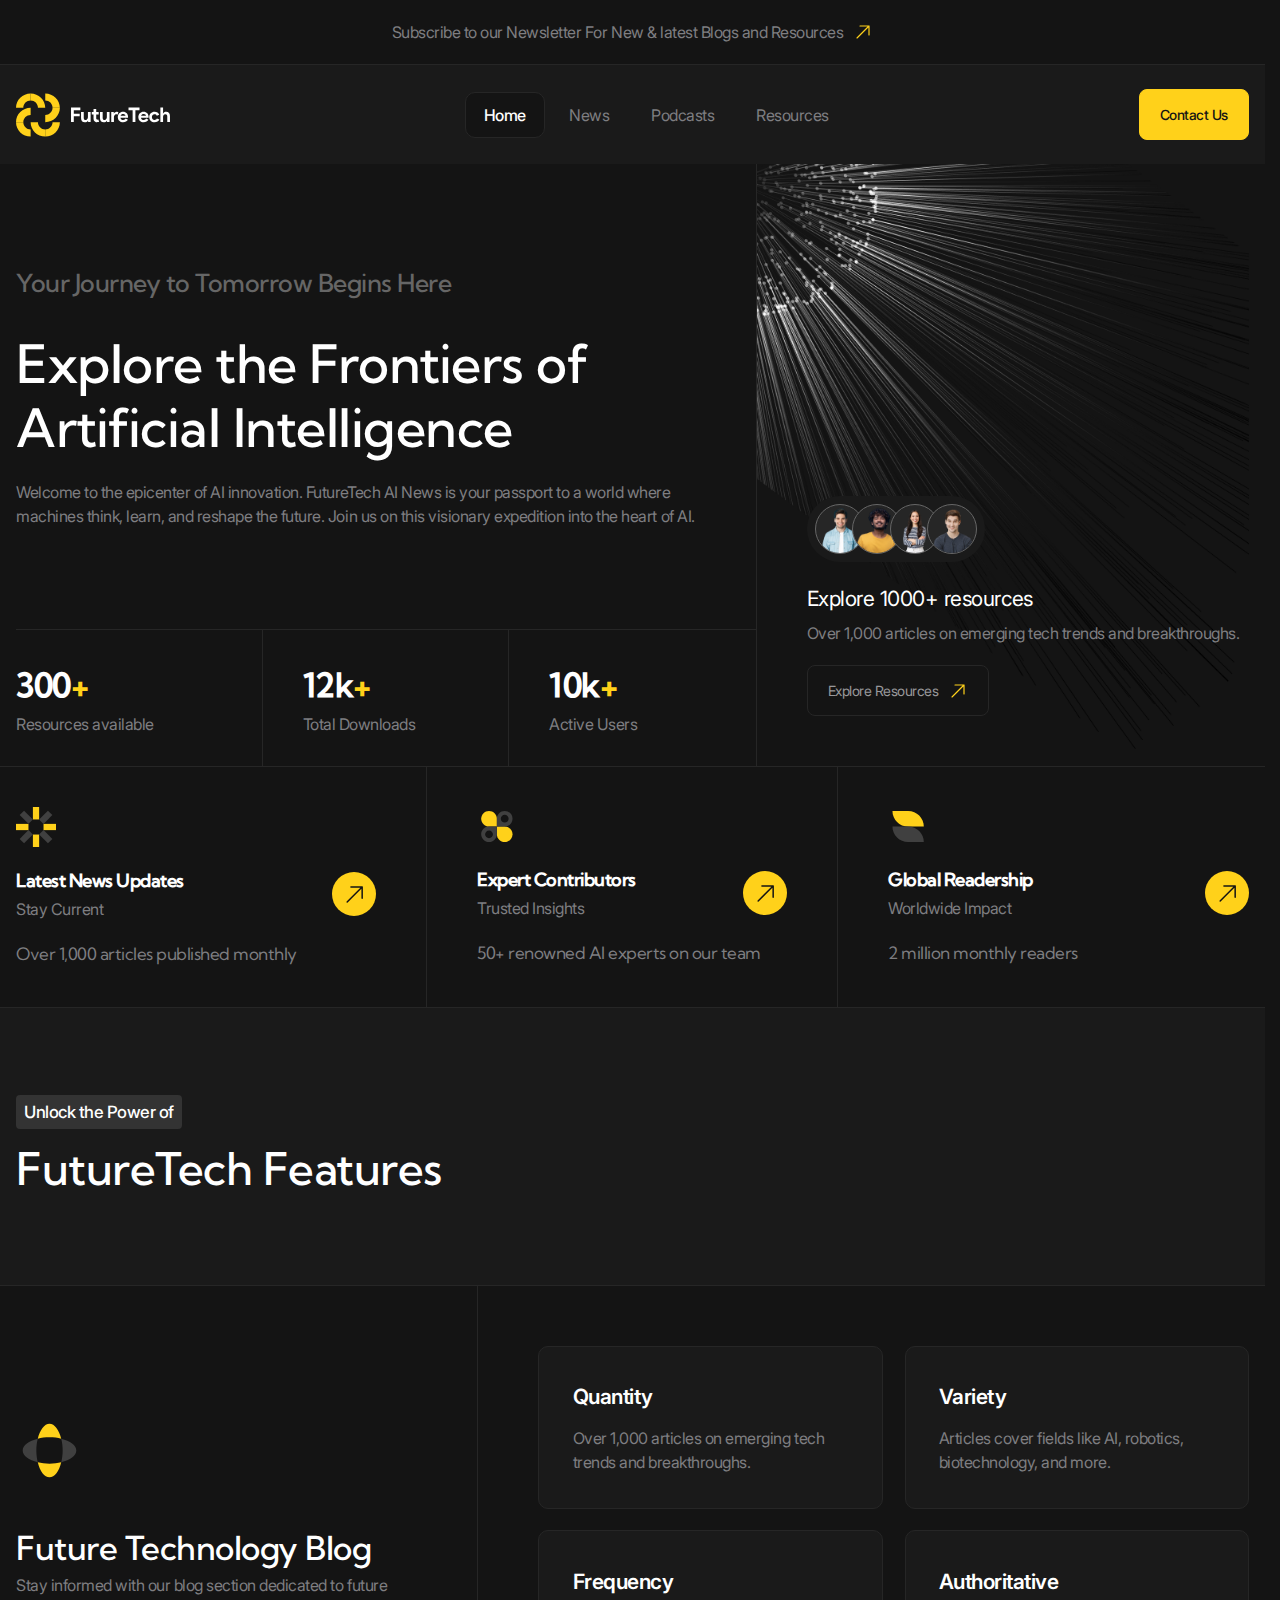
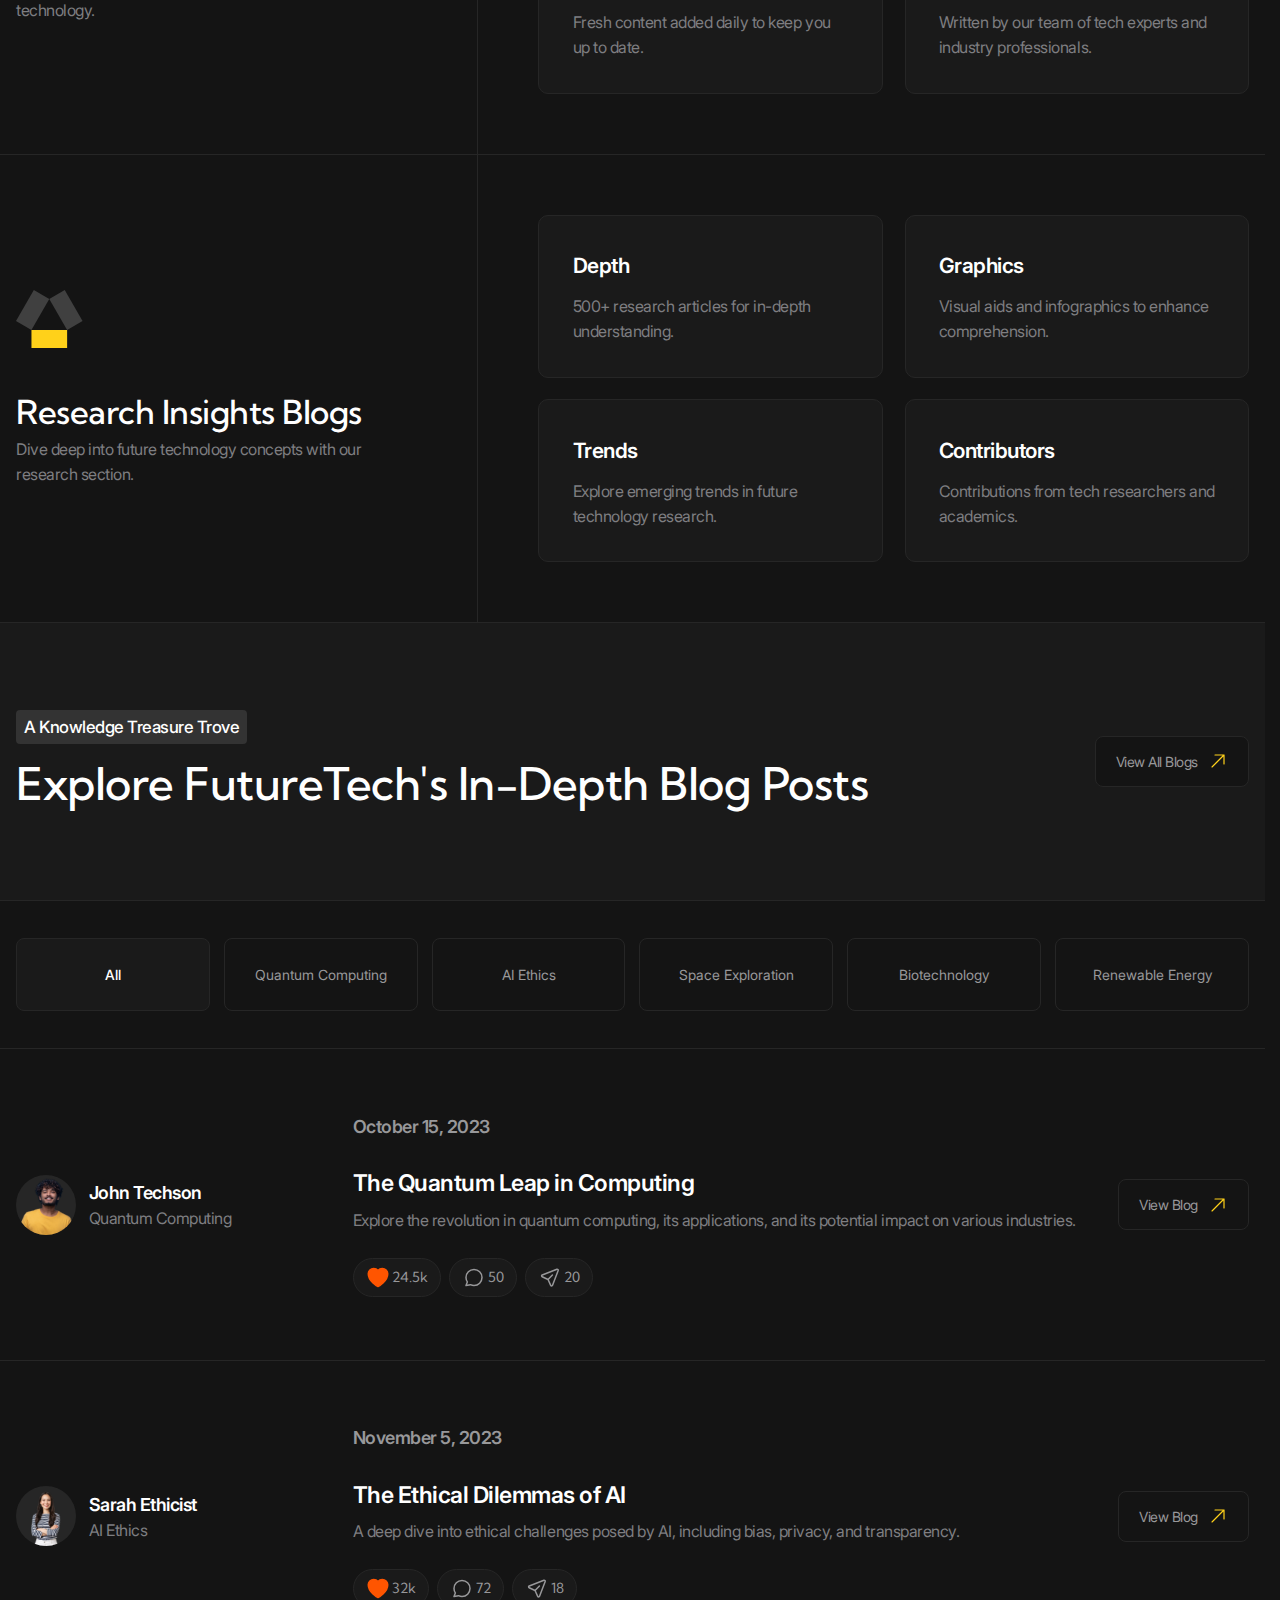
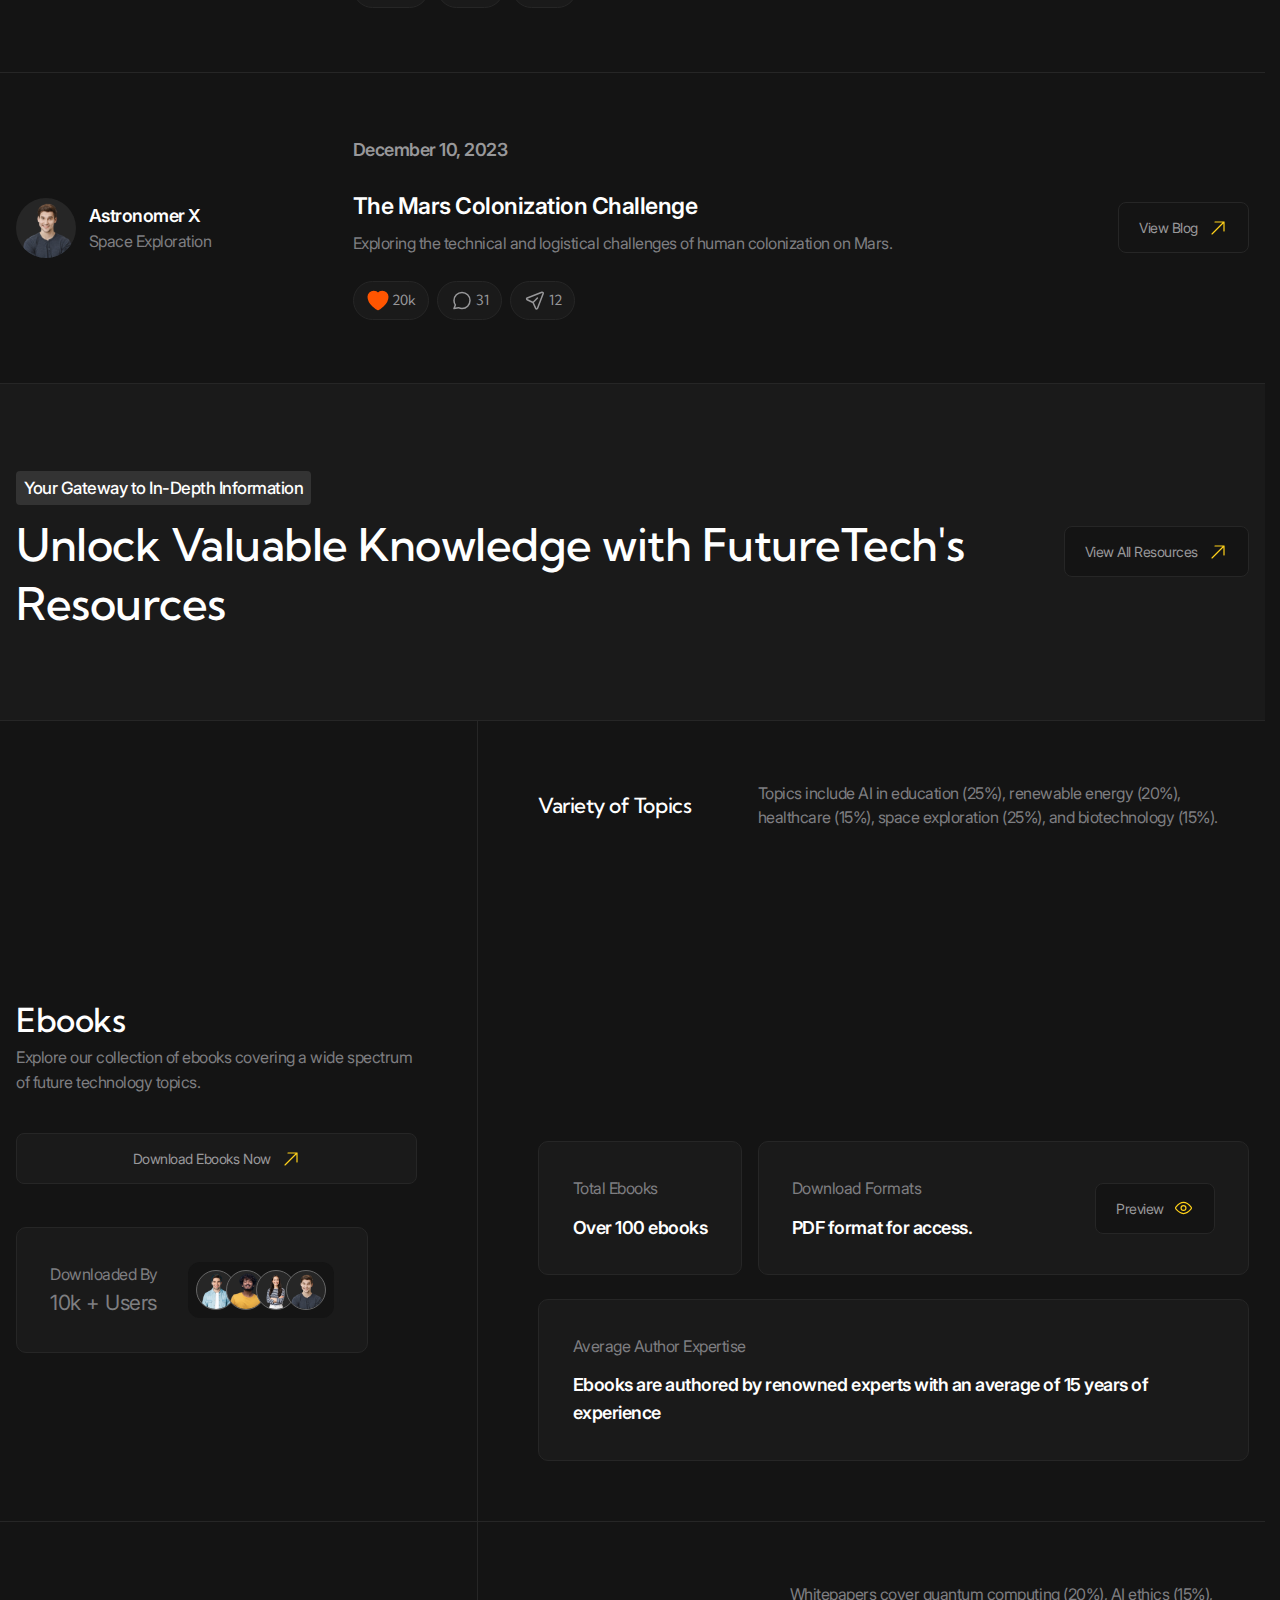
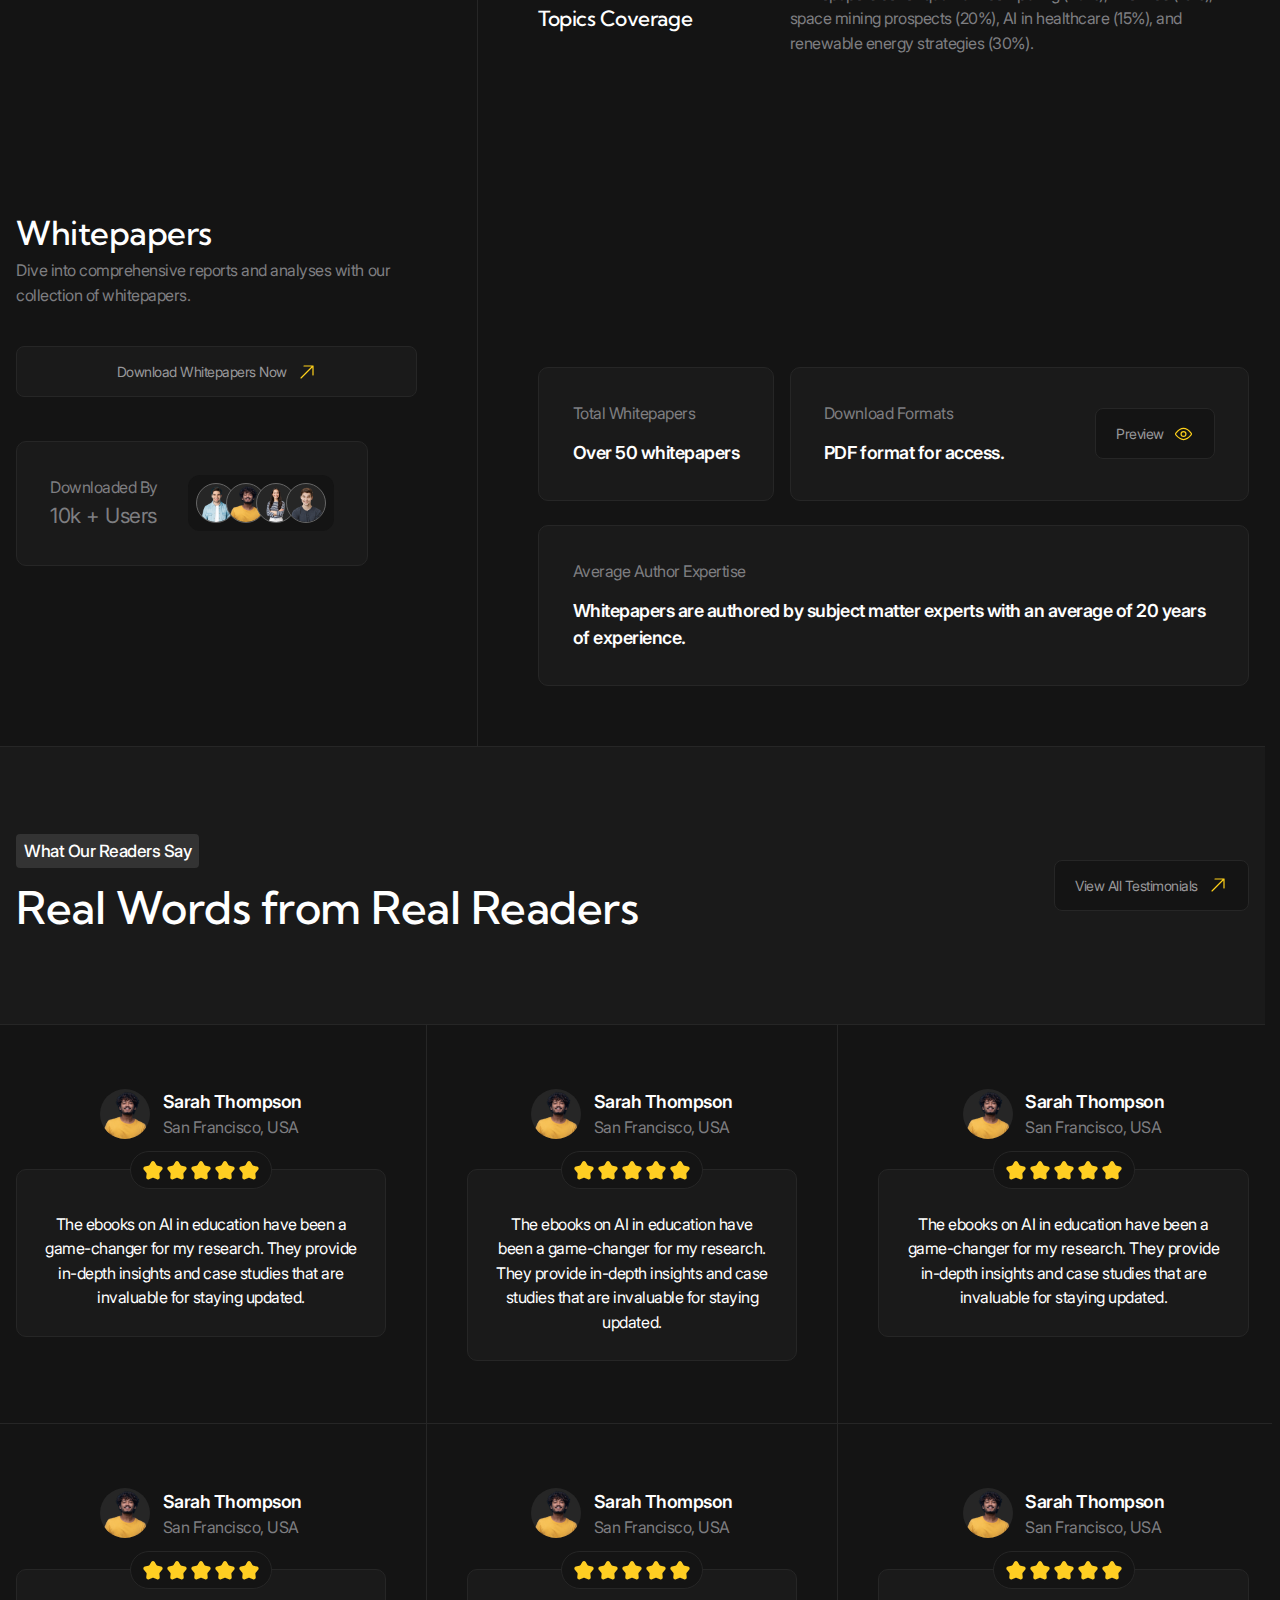
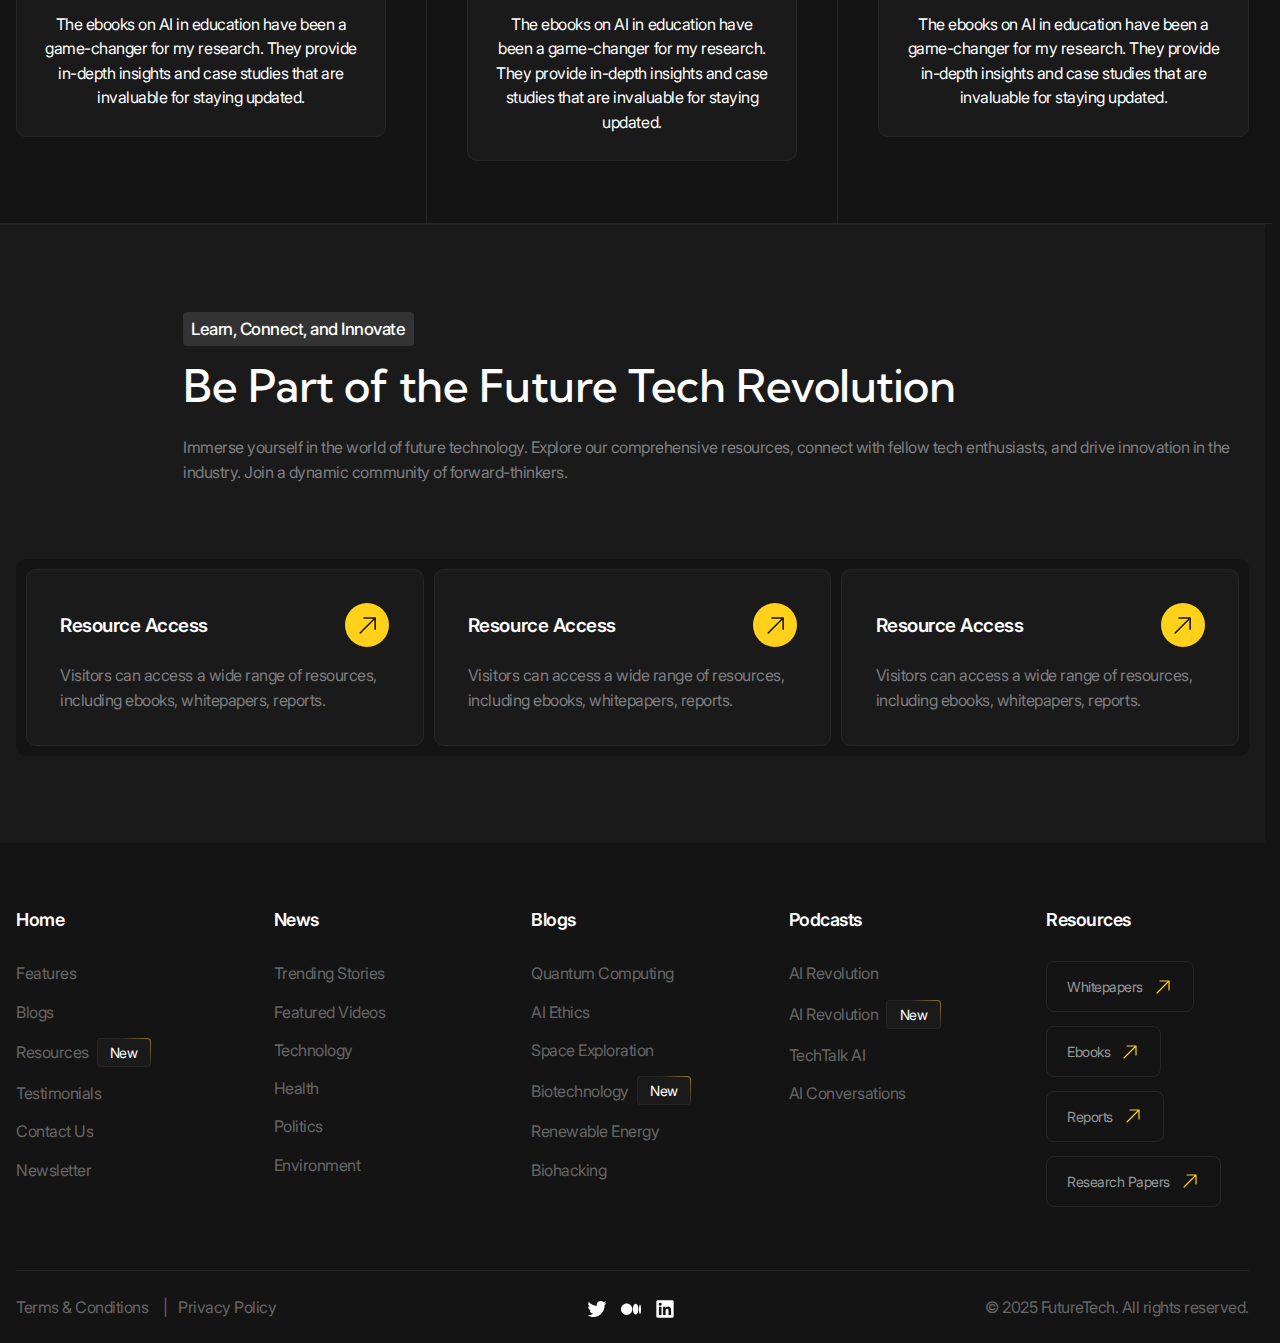
==== commit fab2a09f: "finished the layout and adaptation of the about section" ====
--- a/index.html
+++ b/index.html
@@ -103,7 +103,7 @@
             <div class="advantage-card">
               <img src="./images/advantages/icon-1.svg" alt="" class="advantage-card__image" width="50" height="50"
                 loading="lazy">
-              <a href="/" class="advantage-card__link">
+              <a href="/" class="advantage-card__link circle-icon">
                 <h3 class="advantages-card__title h6">Latest News Updates</h3>
                 <p class="advantage-card__subtitle">Stay Current</p>
               </a>
@@ -114,7 +114,7 @@
             <div class="advantage-card">
               <img src="./images/advantages/icon-2.svg" alt="" class="advantage-card__image" width="50" height="50"
                 loading="lazy">
-              <a href="/" class="advantage-card__link">
+              <a href="/" class="advantage-card__link circle-icon">
                 <h3 class="advantages-card__title h6">Expert Contributors</h3>
                 <p class="advantage-card__subtitle">Trusted Insights</p>
               </a>
@@ -125,7 +125,7 @@
             <div class="advantage-card">
               <img src="./images/advantages/icon-3.svg" alt="" class="advantage-card__image" width="50" height="50"
                 loading="lazy">
-              <a href="/" class="advantage-card__link">
+              <a href="/" class="advantage-card__link circle-icon">
                 <h3 class="advantages-card__title h6">Global Readership</h3>
                 <p class="advantage-card__subtitle">Worldwide Impact</p>
               </a>
@@ -819,6 +819,48 @@
         </ul>
       </div>
     </section>
+
+    <section class="about" aria-labelledby="about-title">
+      <div class="about__inner container">
+        <header class="about__header">
+          <img src="./images/about/icon.svg" alt="" class="about__icon" width="150" height="150" loading="lazy">
+          <div class="about__info">
+            <p class="about__subtitle tag">Learn, Connect, and Innovate</p>
+            <h2 class="about__title">Be Part of the Future Tech Revolution</h2>
+          </div>
+          
+          <div class="about__description">
+            <p>Immerse yourself in the world of future technology. Explore our comprehensive resources, connect with fellow tech enthusiasts, and drive innovation in the industry. Join a dynamic community of forward-thinkers.</p>
+          </div>
+        </header>
+        <ul class="about__list">
+          <li class="about__item">
+            <a href="/" class="about-card tile">
+              <h3 class="about-card__title circle-icon">Resource Access</h3>
+              <div class="about-card__description">
+                <p>Visitors can access a wide range of resources, including ebooks, whitepapers, reports.</p>
+              </div>
+            </a>
+          </li>
+          <li class="about__item">
+            <a href="/" class="about-card tile">
+              <h3 class="about-card__title circle-icon">Resource Access</h3>
+              <div class="about-card__description">
+                <p>Visitors can access a wide range of resources, including ebooks, whitepapers, reports.</p>
+              </div>
+            </a>
+          </li>
+          <li class="about__item">
+            <a href="/" class="about-card tile">
+              <h3 class="about-card__title circle-icon">Resource Access</h3>
+              <div class="about-card__description">
+                <p>Visitors can access a wide range of resources, including ebooks, whitepapers, reports.</p>
+              </div>
+            </a>
+          </li>
+        </ul>
+      </div>
+    </section>
   </main>
 
   <footer class="footer">
--- a/styles/main.css
+++ b/styles/main.css
@@ -321,6 +321,36 @@
   left: 100%;
 }
 
+.circle-icon {
+  --circleSize: 3.25rem;
+  --circleMarginLeft: 1.25rem;
+  position: relative;
+  min-height: var(--circleSize);
+  padding-right: calc(var(--circleSize) + var(--circleMarginLeft));
+}
+@media (width <= 90.06125rem) {
+  .circle-icon {
+    --circleSize: 2.75rem;
+    --circleMarginLeft: 0.875rem;
+  }
+}
+@media (width <= 47.99875rem) {
+  .circle-icon {
+    --circleSize: 2.5rem;
+  }
+}
+.circle-icon::after {
+  width: var(--circleSize);
+  height: var(--circleSize);
+  position: absolute;
+  top: 50%;
+  translate: 0 -50%;
+  content: "";
+  right: 0;
+  background: url("../icons/arrow-top-right_black.svg") center no-repeat var(--color-accent);
+  border-radius: 50%;
+}
+
 html.is-lock {
   overflow: hidden;
 }
@@ -904,17 +934,11 @@
   }
 }
 .advantage-card__link {
-  --circleSize: 3.25rem;
-  --circleMarginLeft: 1.25rem;
-  position: relative;
   display: grid;
   row-gap: 0.25rem;
-  padding-right: calc(var(--circleSize) + var(--circleMarginLeft));
 }
 @media (width <= 90.06125rem) {
   .advantage-card__link {
-    --circleSize: 2.75rem;
-    --circleMarginLeft: 0.875rem;
     row-gap: 0.125rem;
   }
 }
@@ -922,17 +946,6 @@
   .advantage-card__link {
     --circleSize: 2.5rem;
   }
-}
-.advantage-card__link::after {
-  width: var(--circleSize);
-  height: var(--circleSize);
-  position: absolute;
-  top: 50%;
-  translate: 0 -50%;
-  content: "";
-  right: 0;
-  background: url("../icons/arrow-top-right_black.svg") center no-repeat var(--color-accent);
-  border-radius: 50%;
 }
 .advantage-card__details {
   font-size: clamp(0.875rem, 0.7794117647rem + 0.3921568627vw, 1.25rem);
@@ -1577,4 +1590,100 @@
   translate: -50% -50%;
 }
 
+.about-card {
+  display: flex;
+  flex-direction: column;
+  row-gap: clamp(0.625rem, 0.4656862745rem + 0.6535947712vw, 1.25rem);
+}
+.about-card__title {
+  font-size: clamp(1rem, 0.9044117647rem + 0.3921568627vw, 1.375rem);
+  display: flex;
+  align-items: center;
+  font-family: var(--font-family-base);
+  font-weight: 600;
+}
+
+.about {
+  padding-block: clamp(2.5rem, 1.2254901961rem + 5.2287581699vw, 7.5rem);
+  background-color: var(--color-dark-10);
+}
+.about__inner {
+  display: grid;
+  row-gap: clamp(2.5rem, 1.5441176471rem + 3.9215686275vw, 6.25rem);
+}
+.about__header {
+  display: grid;
+  align-items: center;
+  grid-template-columns: auto 1fr;
+  column-gap: clamp(1.25rem, 0.2941176471rem + 3.9215686275vw, 5rem);
+  grid-template-areas: "icon info" "icon description";
+  row-gap: 1.875rem;
+}
+@media (width <= 90.06125rem) {
+  .about__header {
+    row-gap: 1.25rem;
+  }
+}
+@media (width <= 47.99875rem) {
+  .about__header {
+    grid-template-areas: "icon subtitle" "title title" "description description";
+  }
+}
+.about__icon {
+  grid-area: icon;
+  width: clamp(3.75rem, 2.3161764706rem + 5.8823529412vw, 9.375rem);
+}
+.about__info {
+  display: grid;
+  row-gap: 1rem;
+}
+@media (width <= 90.06125rem) {
+  .about__info {
+    row-gap: 0.625rem;
+  }
+}
+@media (width <= 47.99875rem) {
+  .about__info {
+    display: contents;
+  }
+}
+.about__subtitle {
+  justify-self: start;
+}
+@media (width <= 47.99875rem) {
+  .about__subtitle {
+    grid-area: subtitle;
+  }
+}
+@media (width <= 47.99875rem) {
+  .about__title {
+    grid-area: title;
+    margin-top: 1.25rem;
+  }
+}
+@media (width <= 47.99875rem) {
+  .about__description {
+    grid-area: description;
+  }
+}
+.about__list {
+  display: grid;
+  padding: 1.25rem;
+  border-radius: 0.75rem;
+  background-color: var(--color-dark);
+  gap: 1.25rem;
+}
+@media (width <= 90.06125rem) {
+  .about__list {
+    padding: 0.625rem;
+    border-radius: 0.625rem;
+    gap: 0.625rem;
+  }
+}
+@media (width > 47.99875rem) {
+  .about__list {
+    grid-template-columns: repeat(3, 1fr);
+  }
+}
+
 /*# sourceMappingURL=main.css.map */
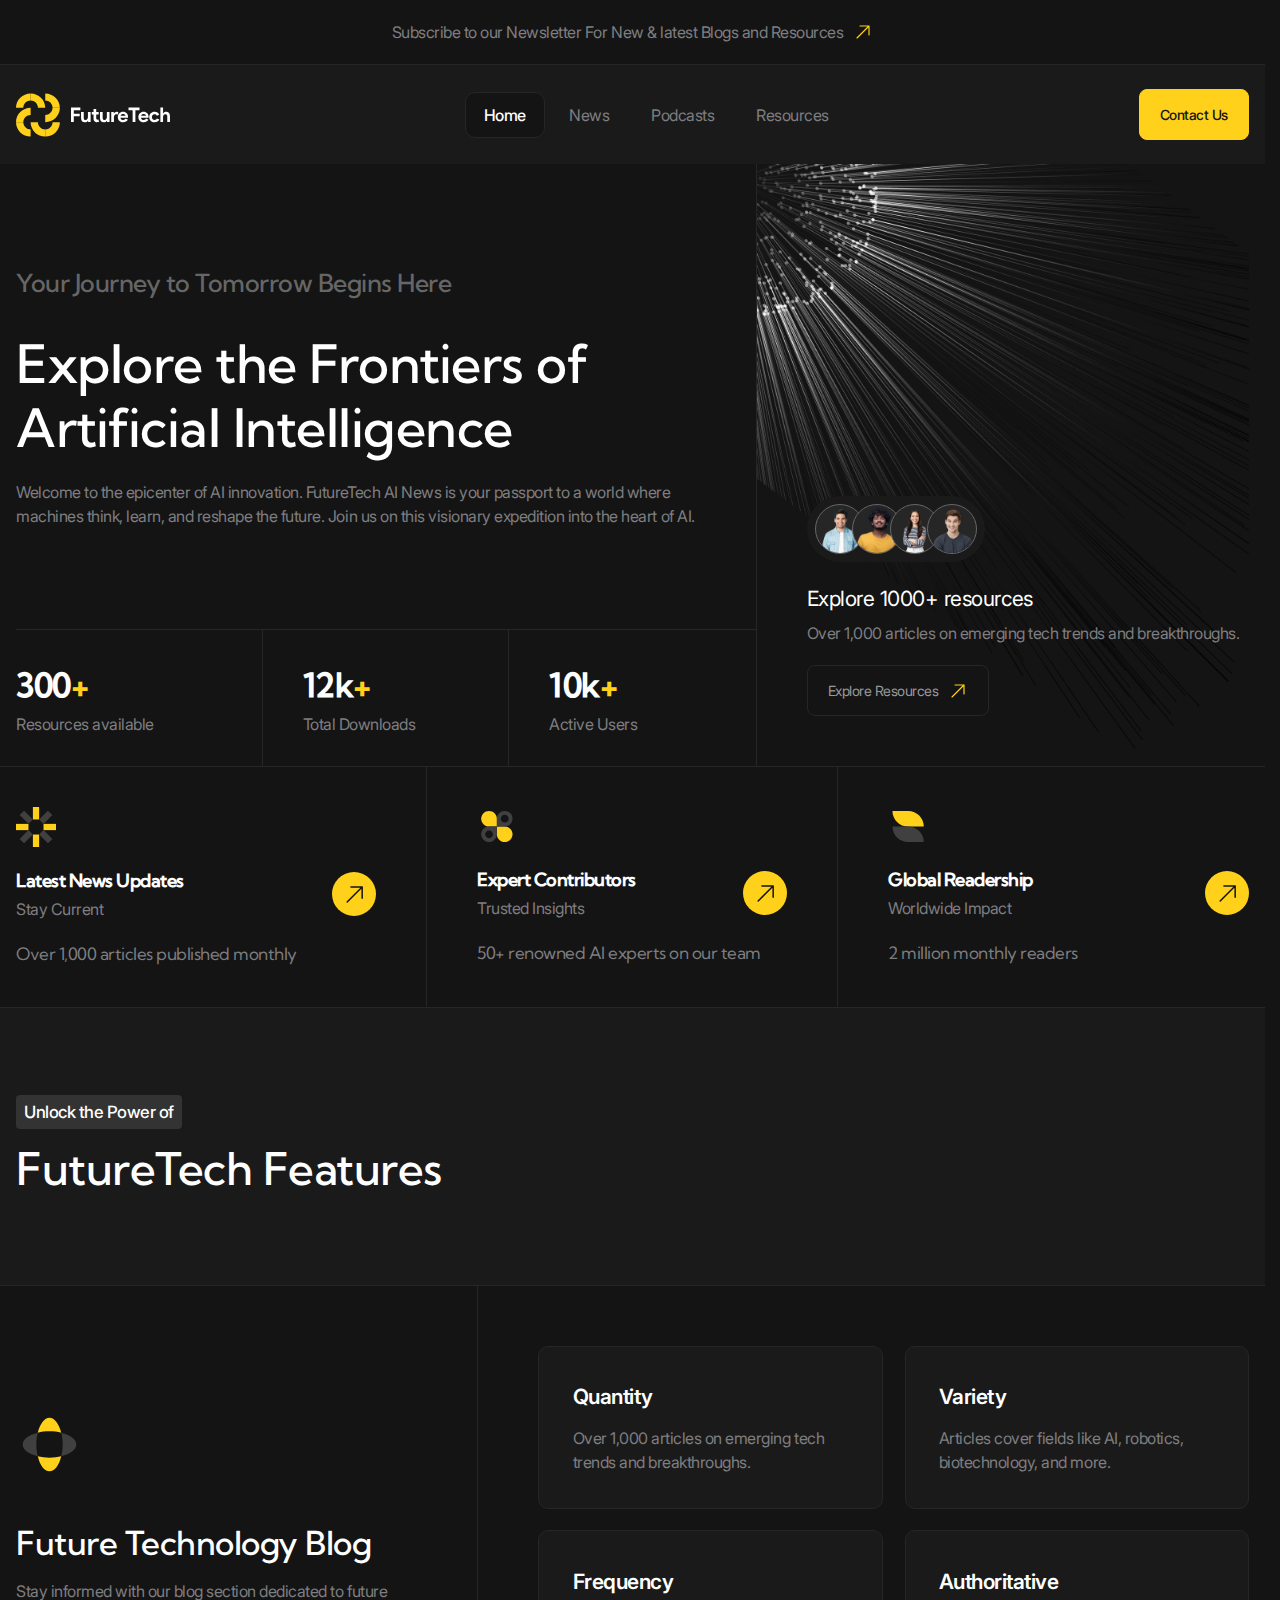
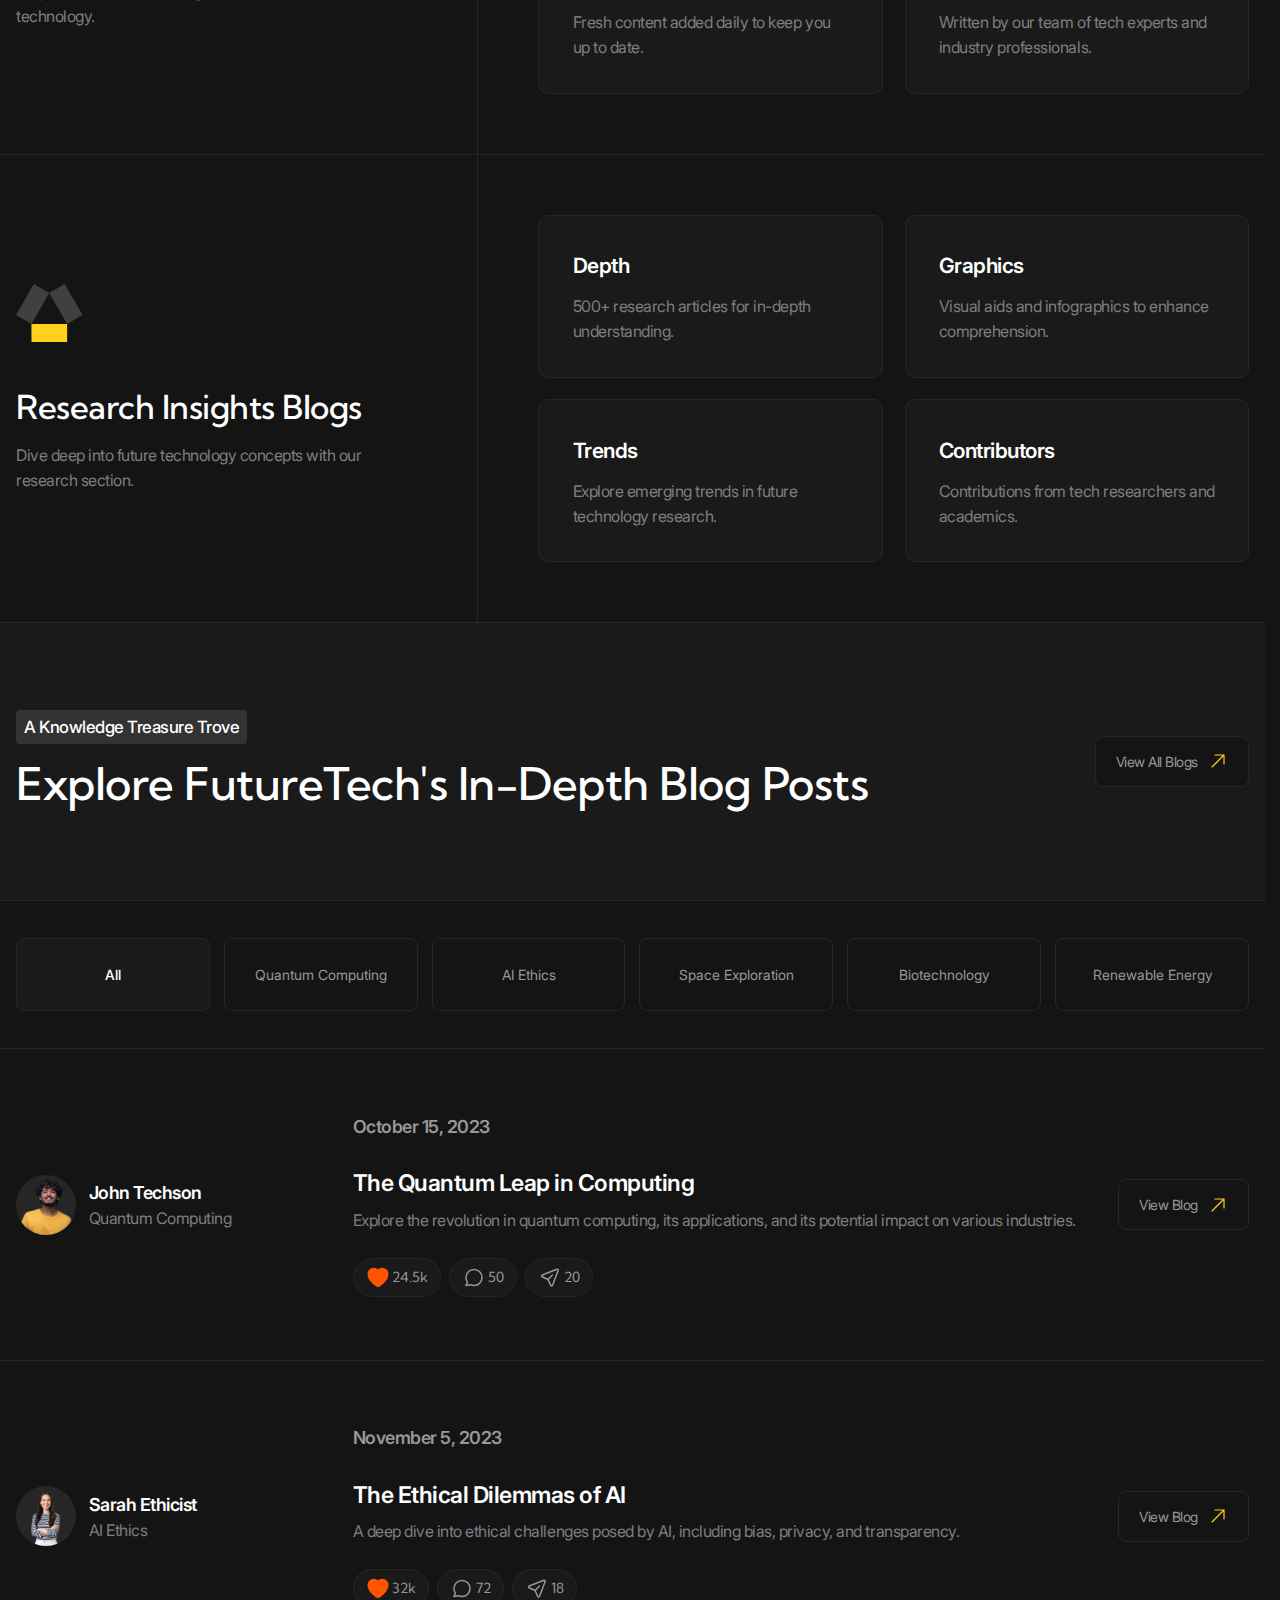
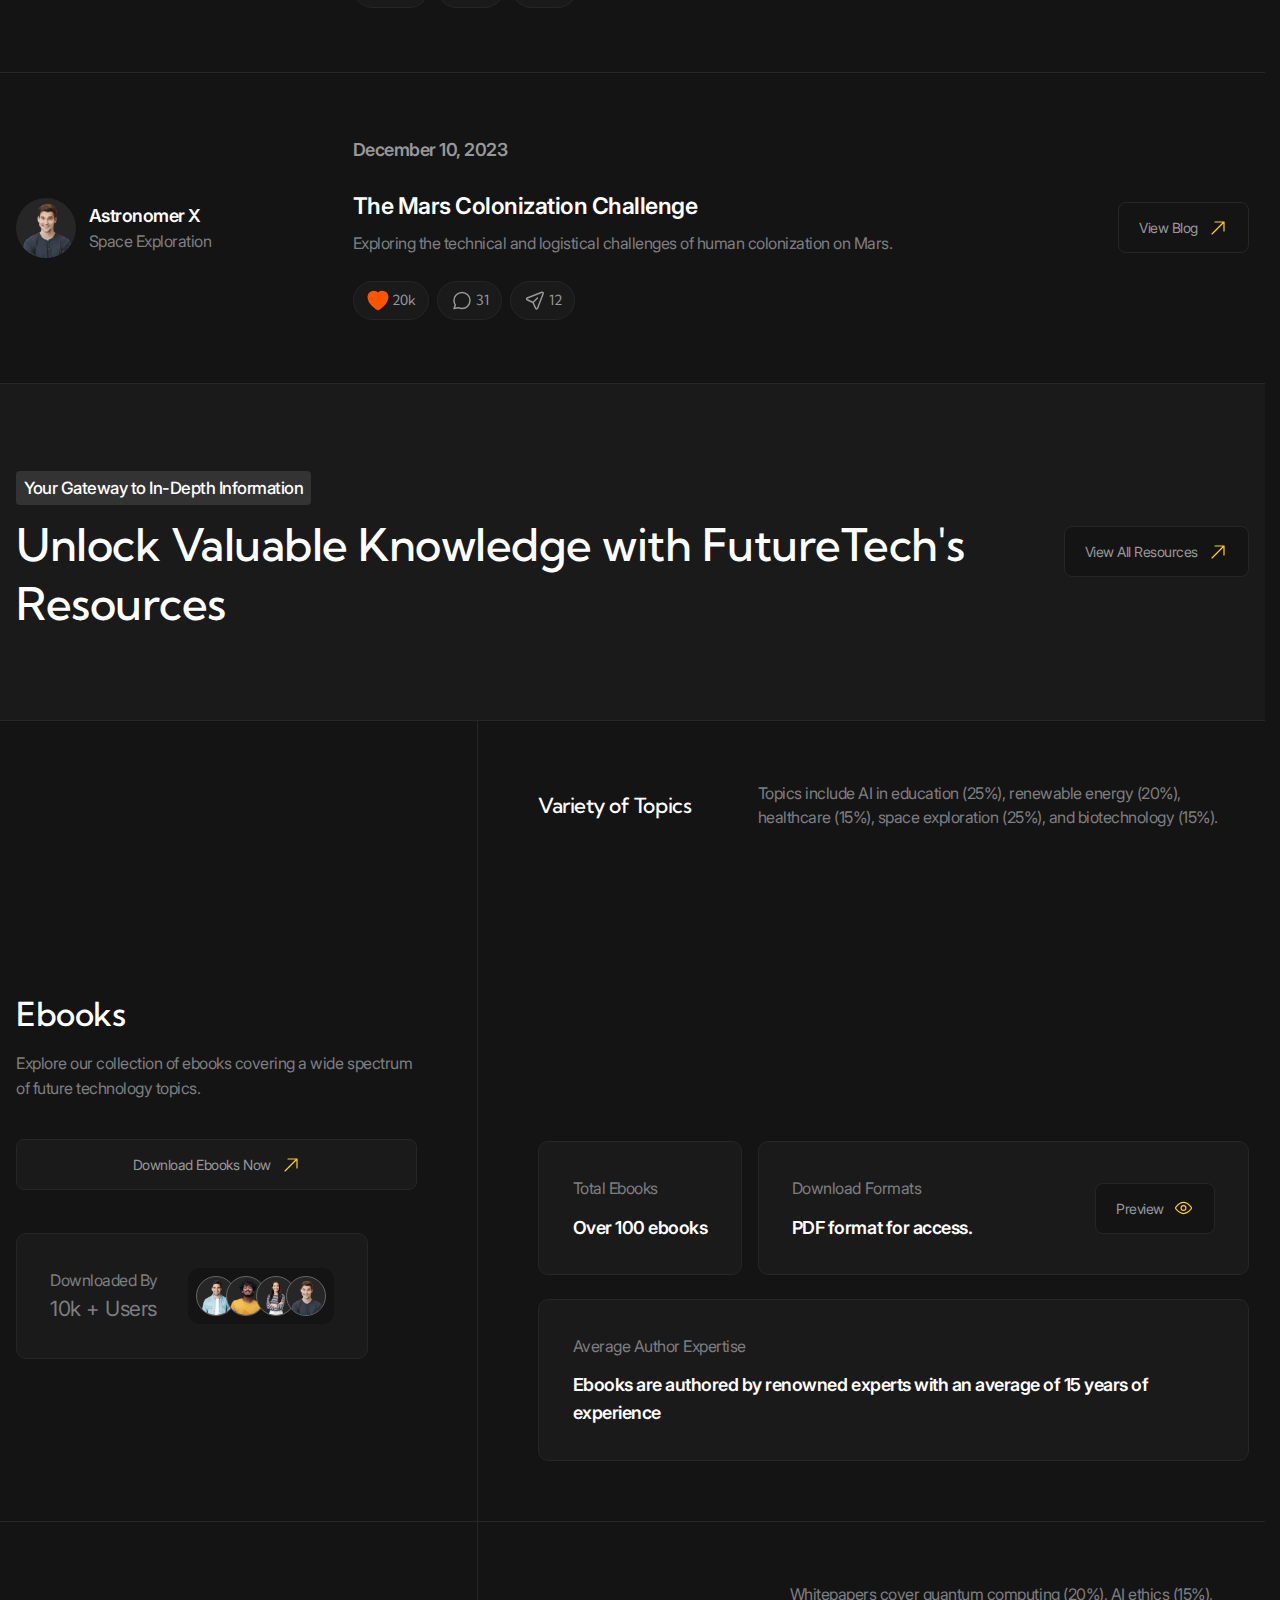
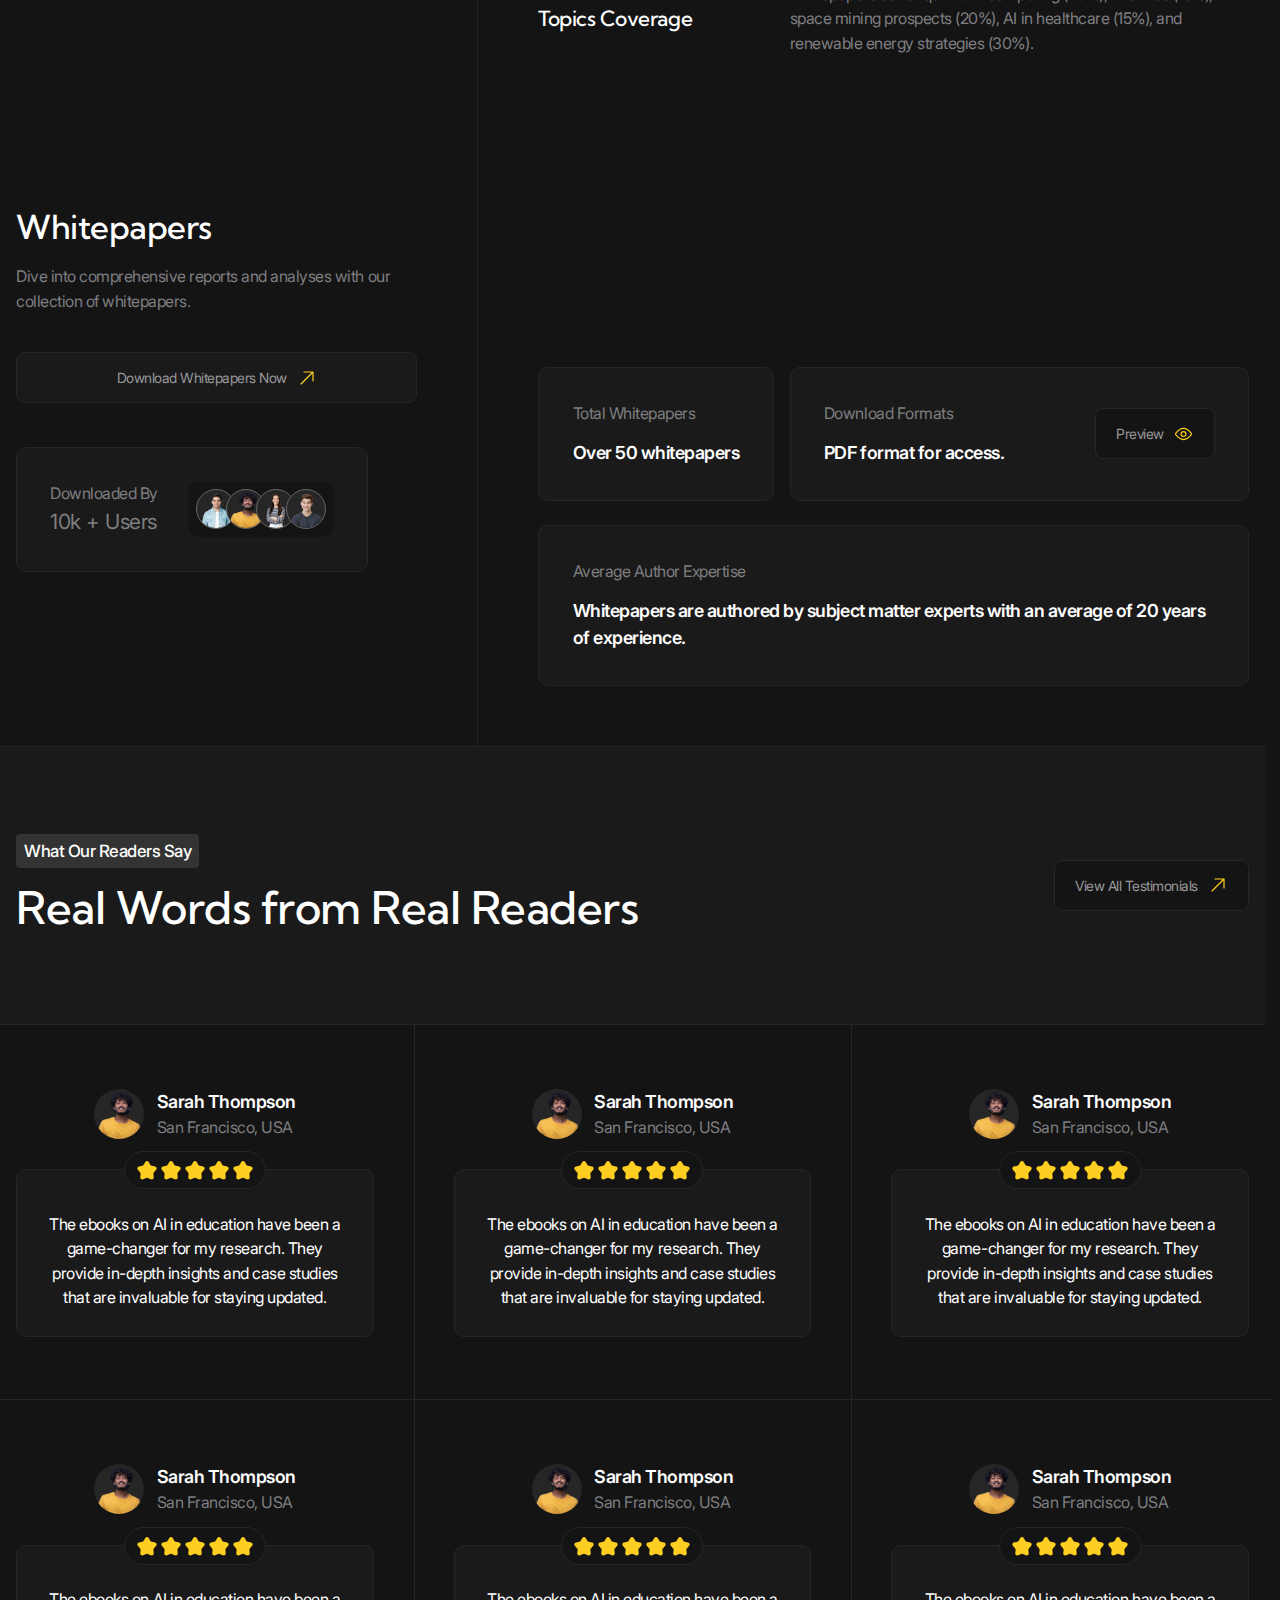
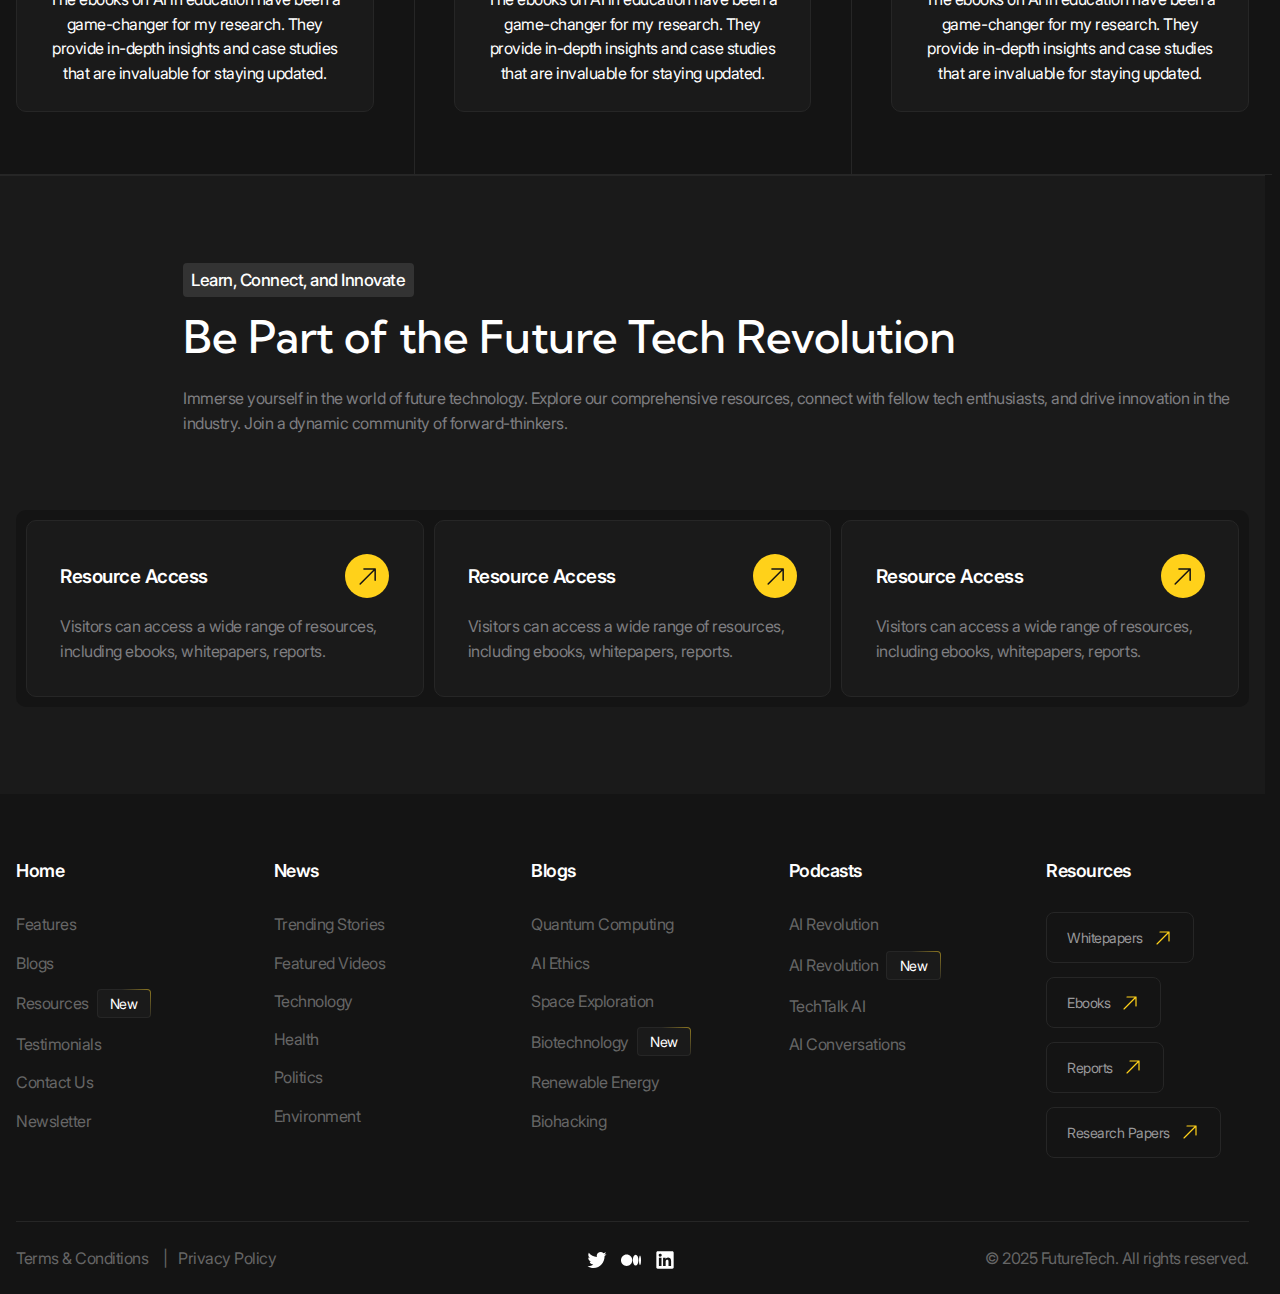
==== commit e7d7f69f: "finished styling the header of the reports section" ====
--- a/index.html
+++ b/index.html
@@ -28,10 +28,10 @@
           <nav class="header__menu">
             <ul class="header__menu-list">
               <li class="header__menu-item">
-                <a href="/" class="header__menu-link is-active">Home</a>
+                <a href="./index.html" class="header__menu-link is-active">Home</a>
               </li>
               <li class="header__menu-item">
-                <a href="/" class="header__menu-link">News</a>
+                <a href="./news.html" class="header__menu-link">News</a>
               </li>
               <li class="header__menu-item">
                 <a href="/" class="header__menu-link">Podcasts</a>
@@ -232,9 +232,12 @@
             <p class="section__subtitle tag">A Knowledge Treasure Trove</p>
             <h2 class="section__title" id="blog-title">Explore FutureTech's In-Depth Blog Posts</h2>
           </div>
-          <a href="/" class="section__link button">
-            <span class="icon icon--yellow-arrow">View All Blogs</span>
-          </a>
+          <div class="section__actions">
+            <a href="/" class="section__link button">
+              <span class="icon icon--yellow-arrow">View All Blogs</span>
+            </a>
+          </div>
+          
         </div>
       </header>
       <div class="section__body tabs" data-js-tabs>
@@ -525,9 +528,12 @@
             <p class="section__subtitle tag">Your Gateway to In-Depth Information</p>
             <h2 class="section__title" id="resources-title">Unlock Valuable Knowledge with FutureTech's Resources</h2>
           </div>
-          <a href="/" class="section__link button">
-            <span class="icon icon--yellow-arrow">View All Resources</span>
-          </a>
+          <div class="section__actions">
+            <a href="/" class="section__link button">
+              <span class="icon icon--yellow-arrow">View All Resources</span>
+            </a>
+          </div>
+          
         </div>
       </header>
       <div class="section__body">
@@ -671,9 +677,12 @@
             <p class="section__subtitle tag">What Our Readers Say</p>
             <h2 class="section__title" id="reviews-title">Real Words from Real Readers</h2>
           </div>
-          <a href="/" class="section__link button">
-            <span class="icon icon--yellow-arrow">View All Testimonials</span>
-          </a>
+          <div class="section__actions">
+            <a href="/" class="section__link button">
+              <span class="icon icon--yellow-arrow">View All Testimonials</span>
+            </a>
+          </div>
+          
         </div>
       </header>
       <div class="section__body">
--- a/styles/main.css
+++ b/styles/main.css
@@ -316,8 +316,7 @@
 .full-vw-line--left::before, .full-vw-line--left::after {
   right: 100%;
 }
-.full-vw-line--right::before,
-.full-vw-line--right ::after {
+.full-vw-line--right::before, .full-vw-line--right::after {
   left: 100%;
 }
 
@@ -465,6 +464,37 @@
   content: "";
 }
 
+.expandable-content {
+  --initialMaxHeight: 31.25rem;
+  position: relative;
+  overflow-y: hidden;
+}
+.expandable-content.is-expanded::before,
+.expandable-content.is-expanded .expandable-content__button {
+  opacity: 0;
+  visibility: hidden;
+}
+.expandable-content:not(.is-expanded) {
+  max-height: var(--initialMaxHeight);
+}
+.expandable-content::before {
+  content: "";
+  position: absolute;
+  bottom: 0;
+  left: 0;
+  width: 100%;
+  height: 30%;
+  background-image: linear-gradient(180deg, rgba(20, 20, 20, 0) 0%, #141414 77.38%);
+  pointer-events: none;
+  transition-duration: var(--transition-duration);
+}
+.expandable-content__button {
+  position: absolute;
+  left: 50%;
+  translate: -50%;
+  bottom: 4.25rem;
+}
+
 .icon {
   display: inline-flex;
   align-items: center;
@@ -490,6 +520,9 @@
 }
 .icon--yellow-eye::after {
   background-image: url("../icons/eye_yellow.svg");
+}
+.icon--gray-arrow-down::after {
+  background-image: url("../icons/arrow-down_gray.svg");
 }
 
 .logo {
@@ -811,9 +844,37 @@
   }
 }
 
+.metrics {
+  --columns: 3;
+}
+.metrics--4-cols {
+  --columns: 4;
+  text-align: center;
+}
+@media (width > 63.99875rem) {
+  .metrics--4-cols .metrics__item:nth-child(4n) {
+    padding-right: 0;
+  }
+}
+@media (width <= 63.99875rem) {
+  .metrics--4-cols {
+    --columns: 2;
+    padding-inline: 0;
+  }
+  .metrics--4-cols .metrics__item {
+    border-bottom: var(--border);
+  }
+  .metrics--4-cols .metrics__item:nth-child(odd) {
+    padding-left: var(--container-padding-x);
+  }
+  .metrics--4-cols .metrics__item:nth-child(even) {
+    padding-right: var(--container-padding-x);
+    border-right: none;
+  }
+}
 .metrics__list {
   display: grid;
-  grid-template-columns: repeat(3, 1fr);
+  grid-template-columns: repeat(var(--columns), 1fr);
 }
 .metrics__item {
   display: flex;
@@ -1095,18 +1156,18 @@
   padding-block: clamp(2.5rem, 1.2254901961rem + 5.2287581699vw, 7.5rem);
   background-color: var(--color-dark-10);
 }
-.section__header-inner:has(.section__link) {
+.section__header-inner:has(.section__actions) {
   display: grid;
   align-items: center;
   column-gap: 1rem;
 }
 @media (width > 47.99875rem) {
-  .section__header-inner:has(.section__link) {
+  .section__header-inner:has(.section__actions) {
     grid-template-columns: 1fr auto;
   }
 }
 @media (width <= 47.99875rem) {
-  .section__header-inner:has(.section__link) {
+  .section__header-inner:has(.section__actions) {
     row-gap: 1.875rem;
   }
 }
@@ -1125,6 +1186,12 @@
 }
 .section__body {
   border-block: var(--border);
+}
+.section__actions, .section__link {
+  width: 100%;
+}
+.section__link {
+  max-width: 22.5rem;
 }
 
 .list__item:not(:last-child) {
@@ -1188,9 +1255,15 @@
 .card__preview-icon {
   width: clamp(3.125rem, 2.6470588235rem + 1.9607843137vw, 5rem);
 }
-.card__preview-ibfo {
+.card__preview-info {
   display: grid;
   row-gap: clamp(0.375rem, 0.2156862745rem + 0.6535947712vw, 1rem);
+}
+.card__preview-info:has(.card__rating-view) {
+  display: flex;
+  justify-content: space-between;
+  align-items: center;
+  column-gap: 1rem;
 }
 .card__body {
   padding-right: 0;
@@ -1223,6 +1296,19 @@
 @media (width > 47.99875rem) {
   .card__grid--2-cols-alt {
     grid-template-columns: auto 1fr;
+  }
+}
+.card__grid--3-cols {
+  gap: clamp(1.25rem, 0.7720588235rem + 1.9607843137vw, 3.125rem) 1.25rem;
+}
+@media (width <= 90.06125rem) {
+  .card__grid--3-cols {
+    column-gap: 1rem;
+  }
+}
+@media (width > 47.99875rem) {
+  .card__grid--3-cols {
+    grid-template-columns: repeat(3, 1fr);
   }
 }
 .card__cell {
@@ -1285,6 +1371,24 @@
 @media (width <= 63.99875rem) {
   .tabs__buttons {
     width: max-content;
+  }
+}
+.tabs__buttons--compact {
+  display: inline-flex;
+  padding: 0.625rem;
+  background-color: var(--color-dark);
+  border-radius: 0.625rem;
+  column-gap: 0.625rem;
+}
+.tabs__buttons--compact .tabs__button {
+  padding-block: 1.125rem;
+}
+.tabs__buttons--compact .tabs__button.is-active {
+  background-color: var(--color-dark-15);
+}
+@media (width <= 90.06125rem) {
+  .tabs__buttons--compact .tabs__button {
+    padding-block: 0.875rem;
   }
 }
 .tabs__button {
@@ -1482,36 +1586,78 @@
 }
 .bordered-grid--2-cols {
   --columns: 2;
-}
-.bordered-grid--3-cols {
-  --columns: 3;
-  --itemPaddingX: 3.125rem;
-}
-@media (width <= 90.06125rem) {
-  .bordered-grid--3-cols {
-    --itemPaddingX: 2.5rem;
-  }
-}
-@media (width > 63.99875rem) {
-  .bordered-grid--3-cols .bordered-grid__item:nth-child(3n-2), .bordered-grid--3-cols .bordered-grid__item:nth-child(3n-1) {
+  --itemPaddingX: 5rem;
+}
+@media (width <= 90.06125rem) {
+  .bordered-grid--2-cols {
+    --itemPaddingX: 3.125rem;
+  }
+}
+@media (width > 47.99875rem) {
+  .bordered-grid--2-cols .bordered-grid__item:nth-child(odd) {
     padding-right: var(--itemPaddingX);
     border-right: var(--border);
   }
-  .bordered-grid--3-cols .bordered-grid__item:nth-child(3n-1) {
+  .bordered-grid--2-cols .bordered-grid__item:nth-child(even) {
     position: relative;
-  }
-  .bordered-grid--3-cols .bordered-grid__item:nth-child(3n-1)::before {
+    padding-left: var(--itemPaddingX);
+  }
+  .bordered-grid--2-cols .bordered-grid__item:nth-child(even)::before {
+    content: "";
     position: absolute;
-    left: 50%;
-    translate: -50%;
-    content: "";
+    left: auto;
+    right: 100%;
+    translate: 50%;
     bottom: 0;
     width: 100vw;
     height: 0.0625rem;
     background-color: var(--color-dark-15);
   }
-  .bordered-grid--3-cols .bordered-grid__item:nth-child(3n-1), .bordered-grid--3-cols .bordered-grid__item:nth-child(3n) {
-    padding-left: var(--itemPaddingX);
+}
+@media (width <= 47.99875rem) {
+  .bordered-grid--2-cols {
+    --columns: 1;
+  }
+  .bordered-grid--2-cols .bordered-grid__item:not(:last-child) {
+    border-bottom: var(--border);
+  }
+}
+.bordered-grid--3-cols {
+  --columns: 3;
+  --itemPaddingX: 3.125rem;
+  column-gap: calc(var(--itemPaddingX) * 2);
+}
+@media (width <= 90.06125rem) {
+  .bordered-grid--3-cols {
+    --itemPaddingX: 2.5rem;
+  }
+}
+@media (width > 63.99875rem) {
+  .bordered-grid--3-cols .bordered-grid__item:nth-child(3n-2), .bordered-grid--3-cols .bordered-grid__item:nth-child(3n-1) {
+    position: relative;
+  }
+  .bordered-grid--3-cols .bordered-grid__item:nth-child(3n-2)::after, .bordered-grid--3-cols .bordered-grid__item:nth-child(3n-1)::after {
+    content: "";
+    position: absolute;
+    top: 0;
+    left: calc(100% + var(--itemPaddingX));
+    width: 0.0625rem;
+    height: 100%;
+    background-color: var(--color-dark-15);
+  }
+  .bordered-grid--3-cols .bordered-grid__item:nth-child(3n-1) {
+    position: relative;
+  }
+  .bordered-grid--3-cols .bordered-grid__item:nth-child(3n-1)::before {
+    content: "";
+    position: absolute;
+    left: 50%;
+    right: auto;
+    translate: -50%;
+    bottom: 0;
+    width: 100vw;
+    height: 0.0625rem;
+    background-color: var(--color-dark-15);
   }
 }
 @media (width <= 63.99875rem) {
@@ -1686,4 +1832,379 @@
   }
 }
 
+.hero-alt__header {
+  padding-top: clamp(2.5rem, 1.0661764706rem + 5.8823529412vw, 8.125rem);
+  padding-bottom: clamp(2.5rem, 0.7475490196rem + 7.1895424837vw, 9.375rem);
+  border-bottom: var(--border);
+}
+.hero-alt__header-inner {
+  display: grid;
+  align-items: center;
+  gap: 1.25rem 5rem;
+}
+@media (width <= 90.06125rem) {
+  .hero-alt__header-inner {
+    column-gap: 3.75rem;
+  }
+}
+@media (width > 47.99875rem) {
+  .hero-alt__header-inner {
+    grid-template-columns: auto 1fr;
+  }
+}
+@media (width <= 47.99875rem) {
+  .hero-alt__header-inner {
+    row-gap: 0.875rem;
+  }
+}
+.hero-alt__title {
+  grid-column: -1/1;
+}
+@media (width > 47.99875rem) {
+  .hero-alt__title-hidden-part {
+    position: absolute !important;
+    width: 1px !important;
+    height: 1px !important;
+    margin: -1px !important;
+    border: 0 !important;
+    padding: 0 !important;
+    white-space: nowrap !important;
+    clip-path: inset(100%) !important;
+    clip: rect(0 0 0 0) !important;
+    overflow: hidden !important;
+  }
+}
+
+.summary--2-cols .summary__list {
+  display: grid;
+  grid-template-columns: repeat(2, 1fr);
+  gap: 1.875rem 1.25rem;
+}
+@media (width <= 90.06125rem) {
+  .summary--2-cols .summary__list {
+    row-gap: 1.25rem;
+  }
+}
+.summary--2-cols .summary__item--wide {
+  row-gap: clamp(0.625rem, 0.5294117647rem + 0.3921568627vw, 1rem);
+  grid-column: -1/1;
+  margin-top: 1.25rem;
+}
+.summary__list {
+  display: flex;
+  column-gap: clamp(1.25rem, 0.7720588235rem + 1.9607843137vw, 3.125rem);
+}
+.summary__item {
+  display: grid;
+  column-gap: 0.25rem;
+}
+@media (width <= 90.06125rem) {
+  .summary__item {
+    column-gap: 0.125rem;
+  }
+}
+.summary__value {
+  color: var(--color-light);
+}
+
+.news-card {
+  display: grid;
+  row-gap: 1.25rem;
+  height: 100%;
+}
+@media (width <= 90.06125rem) {
+  .news-card {
+    row-gap: 1rem;
+  }
+}
+.news-card:has(.news-card__summary) {
+  align-items: center;
+  column-gap: 5rem;
+  padding-block: clamp(2.5rem, 1.862745098rem + 2.614379085vw, 5rem);
+}
+@media (width <= 90.06125rem) {
+  .news-card:has(.news-card__summary) {
+    column-gap: 2.5rem;
+  }
+}
+@media (width > 47.99875rem) {
+  .news-card:has(.news-card__summary) {
+    grid-template-columns: 32% 1fr;
+    grid-template-areas: "image other" "image other" "image other";
+  }
+}
+.news-card:has(.news-card__summary) .news-card__image {
+  height: clamp(13.3125rem, 9.9031862745rem + 13.9869281046vw, 26.6875rem);
+}
+@media (width > 47.99875rem) {
+  .news-card:has(.news-card__summary) .news-card__image {
+    grid-area: image;
+  }
+}
+.news-card:has(.news-card__summary) .news-card__title {
+  font-size: clamp(1.25rem, 1.0588235294rem + 0.7843137255vw, 2rem);
+  font-family: var(--font-family-base);
+  font-weight: 600;
+}
+.news-card__image {
+  width: 100%;
+  height: 13.875rem;
+  object-fit: cover;
+  border-radius: 0.75rem;
+}
+@media (width <= 90.06125rem) {
+  .news-card__image {
+    height: 11.5625rem;
+    border-radius: 0.625rem;
+  }
+}
+.news-card__body {
+  display: grid;
+  row-gap: 0.625rem;
+}
+@media (width <= 90.06125rem) {
+  .news-card__body {
+    row-gap: 0.25rem;
+  }
+}
+.news-card__controls {
+  display: flex;
+  justify-content: space-between;
+  align-items: center;
+  column-gap: 1rem;
+}
+@media (width <= 30.06125rem) {
+  .news-card__link {
+    min-width: 9.5625rem;
+  }
+}
+
+.news {
+  display: grid;
+  row-gap: 5rem;
+  padding-block: clamp(2.5rem, 1.862745098rem + 2.614379085vw, 5rem);
+}
+@media (width <= 90.06125rem) {
+  .news {
+    row-gap: 2.5rem;
+  }
+}
+.news__header {
+  display: flex;
+  justify-content: space-between;
+  align-items: center;
+  column-gap: 1rem;
+}
+.news__list {
+  display: grid;
+  grid-template-columns: repeat(auto-fit, minmax(22.375rem, 1fr));
+  gap: 1.875rem;
+}
+
+.video-player {
+  position: relative;
+}
+.video-player__video {
+  height: clamp(13.125rem, 9.9068627451rem + 13.2026143791vw, 25.75rem);
+  width: 100%;
+  object-fit: cover;
+  border-radius: 0.75rem;
+}
+@media (width <= 90.06125rem) {
+  .video-player__video {
+    border-radius: 0.625rem;
+  }
+}
+.video-player__video--small {
+  height: clamp(13rem, 11.693627451rem + 5.3594771242vw, 18.125rem);
+}
+.video-player__panel {
+  position: absolute;
+  inset: 0;
+  padding: 1.875rem;
+  display: flex;
+  justify-content: space-between;
+  align-items: end;
+  column-gap: 1rem;
+  transition-duration: var(--transition-duration);
+}
+.video-player__panel--center {
+  justify-content: center;
+  align-items: center;
+}
+.video-player__panel:not(.is-active) {
+  opacity: 0;
+  visibility: hidden;
+}
+.video-player__panel::before {
+  content: "";
+  position: absolute;
+  inset: 0;
+  background-image: linear-gradient(180deg, rgba(20, 20, 20, 0) 44.27%, #141414 100%);
+}
+.video-player__panel * {
+  position: relative;
+}
+.video-player__play-button {
+  --size: 4.375rem;
+  display: flex;
+  justify-content: center;
+  align-items: center;
+  width: var(--size);
+  height: var(--size);
+  padding: 0;
+  background-color: transparent;
+  border: none;
+  color: var(--color-light);
+}
+@media (width <= 90.06125rem) {
+  .video-player__play-button {
+    --size: 3.125rem;
+  }
+}
+@media (any-hover: hover) {
+  .video-player__play-button:hover {
+    color: var(--color-accent);
+  }
+}
+@media (any-hover: none) {
+  .video-player__play-button:active {
+    color: var(--color-accent);
+  }
+}
+
+.video-card {
+  display: flex;
+  flex-direction: column;
+  align-items: start;
+  row-gap: 1.875rem;
+  height: 100%;
+}
+@media (width <= 90.06125rem) {
+  .video-card {
+    row-gap: 1.25rem;
+  }
+}
+.video-card__body {
+  display: grid;
+  row-gap: clamp(0.25rem, 0.1544117647rem + 0.3921568627vw, 0.625rem);
+  flex-grow: 1;
+}
+.video-card__player {
+  width: 100%;
+}
+
+.table-of-contents {
+  padding: 1.25rem;
+  color: var(--color-light);
+  background-color: var(--color-dark-10);
+  border-radius: 0.75rem;
+}
+@media (width <= 90.06125rem) {
+  .table-of-contents {
+    border-radius: 0.625rem;
+  }
+}
+.table-of-contents__list {
+  display: grid;
+  row-gap: 1.25rem;
+}
+@media (width <= 90.06125rem) {
+  .table-of-contents__list {
+    row-gap: 1rem;
+  }
+}
+.table-of-contents__item {
+  list-style-type: disc;
+  margin-left: 1.5em;
+}
+
+.blog-details__banner {
+  display: flex;
+  align-items: end;
+  min-height: clamp(17.5625rem, 12.512254902rem + 20.7189542484vw, 37.375rem);
+  padding-block: clamp(1.0625rem, 0.2977941176rem + 3.137254902vw, 4.0625rem);
+  text-align: center;
+  background: linear-gradient(180deg, rgba(20, 20, 20, 0) 0%, rgba(20, 20, 20, 0.88) 75.52%, #141414 100%), var(--bgImg) center/cover no-repeat;
+}
+.blog-details__title {
+  font-size: clamp(1.75rem, 1.1764705882rem + 2.3529411765vw, 4rem);
+  font-family: var(--font-family-base);
+  font-weight: 600;
+}
+.blog-details__body {
+  border-block: var(--border);
+}
+.blog-details__body-inner {
+  display: grid;
+  grid-template-columns: 1fr 32.5rem;
+}
+@media (width <= 63.99875rem) {
+  .blog-details__body-inner {
+    display: flex;
+    flex-direction: column-reverse;
+  }
+}
+.blog-details__body h2:not(:first-child), .blog-details__body h3:not(:first-child), .blog-details__body h4:not(:first-child), .blog-details__body h5:not(:first-child), .blog-details__body h6:not(:first-child) {
+  margin-top: 1.5em;
+}
+.blog-details__body h2:not(:last-child), .blog-details__body h3:not(:last-child), .blog-details__body h4:not(:last-child), .blog-details__body h5:not(:last-child), .blog-details__body h6:not(:last-child) {
+  margin-bottom: 1em;
+}
+@media (width > 63.99875rem) {
+  .blog-details__content {
+    border-right: var(--border);
+  }
+}
+.blog-details__intro, .blog-details__main, .blog-details__actions, .blog-details__summary {
+  padding: clamp(2.5rem, 1.862745098rem + 2.614379085vw, 5rem) 5rem;
+}
+@media (width <= 90.06125rem) {
+  .blog-details__intro, .blog-details__main, .blog-details__actions, .blog-details__summary {
+    padding-inline: 3.75rem;
+  }
+}
+@media (width <= 63.99875rem) {
+  .blog-details__intro, .blog-details__main, .blog-details__actions, .blog-details__summary {
+    padding-inline: 0;
+  }
+}
+@media (width <= 63.99875rem) {
+  .blog-details__intro, .blog-details__actions, .blog-details__summary {
+    position: relative;
+  }
+  .blog-details__intro::before, .blog-details__actions::before, .blog-details__summary::before {
+    content: "";
+    position: absolute;
+    left: 50%;
+    right: auto;
+    translate: -50%;
+    bottom: 0;
+    width: 100vw;
+    height: 0.0625rem;
+    background-color: var(--color-dark-15);
+  }
+}
+@media (width > 63.99875rem) {
+  .blog-details__intro, .blog-details__actions {
+    border-bottom: var(--border);
+  }
+}
+.blog-details__actions {
+  padding-block: clamp(1.25rem, 0.7720588235rem + 1.9607843137vw, 3.125rem);
+}
+.blog-details__main {
+  --initialMaxHeight: 46.3125rem;
+}
+@media (width <= 90.06125rem) {
+  .blog-details__main {
+    --initialMaxHeight: 43.25rem;
+  }
+}
+@media (width <= 47.99875rem) {
+  .blog-details__main {
+    --initialMaxHeight: 41.8125rem;
+  }
+}
+
 /*# sourceMappingURL=main.css.map */
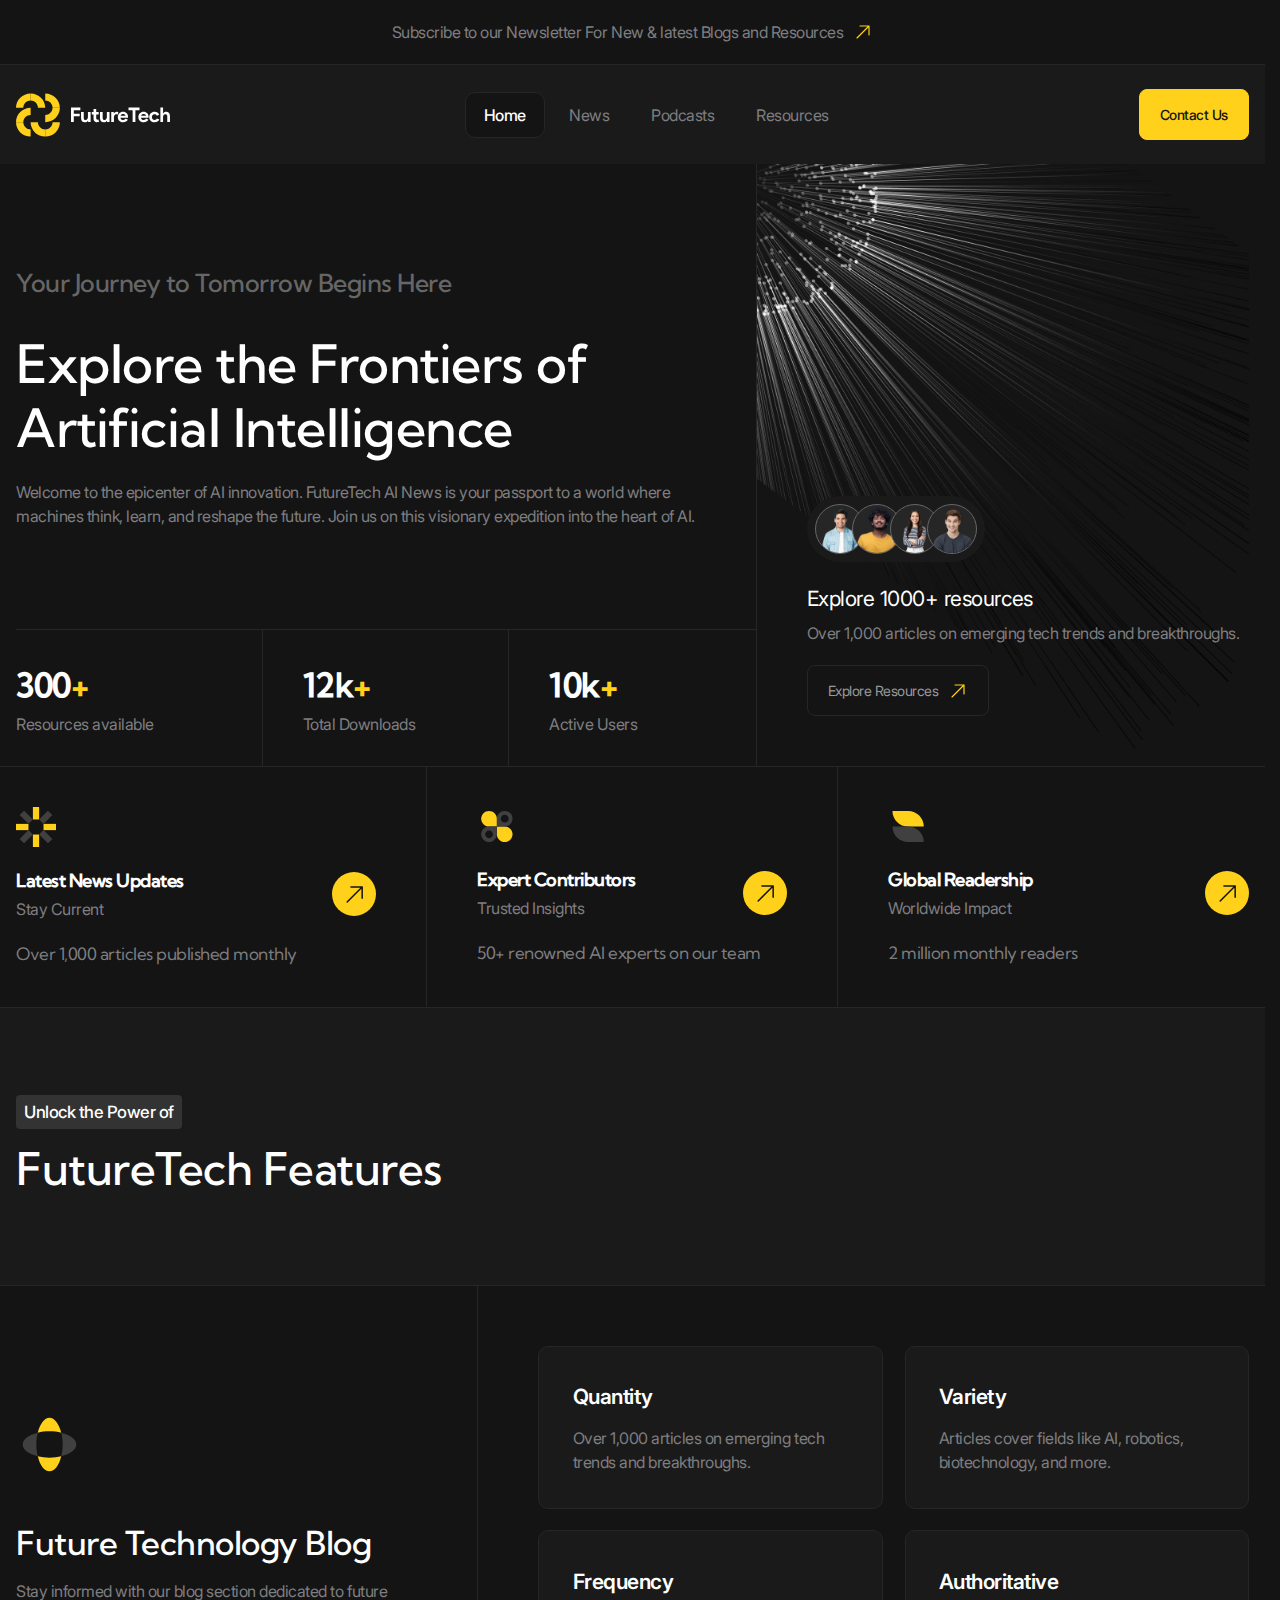
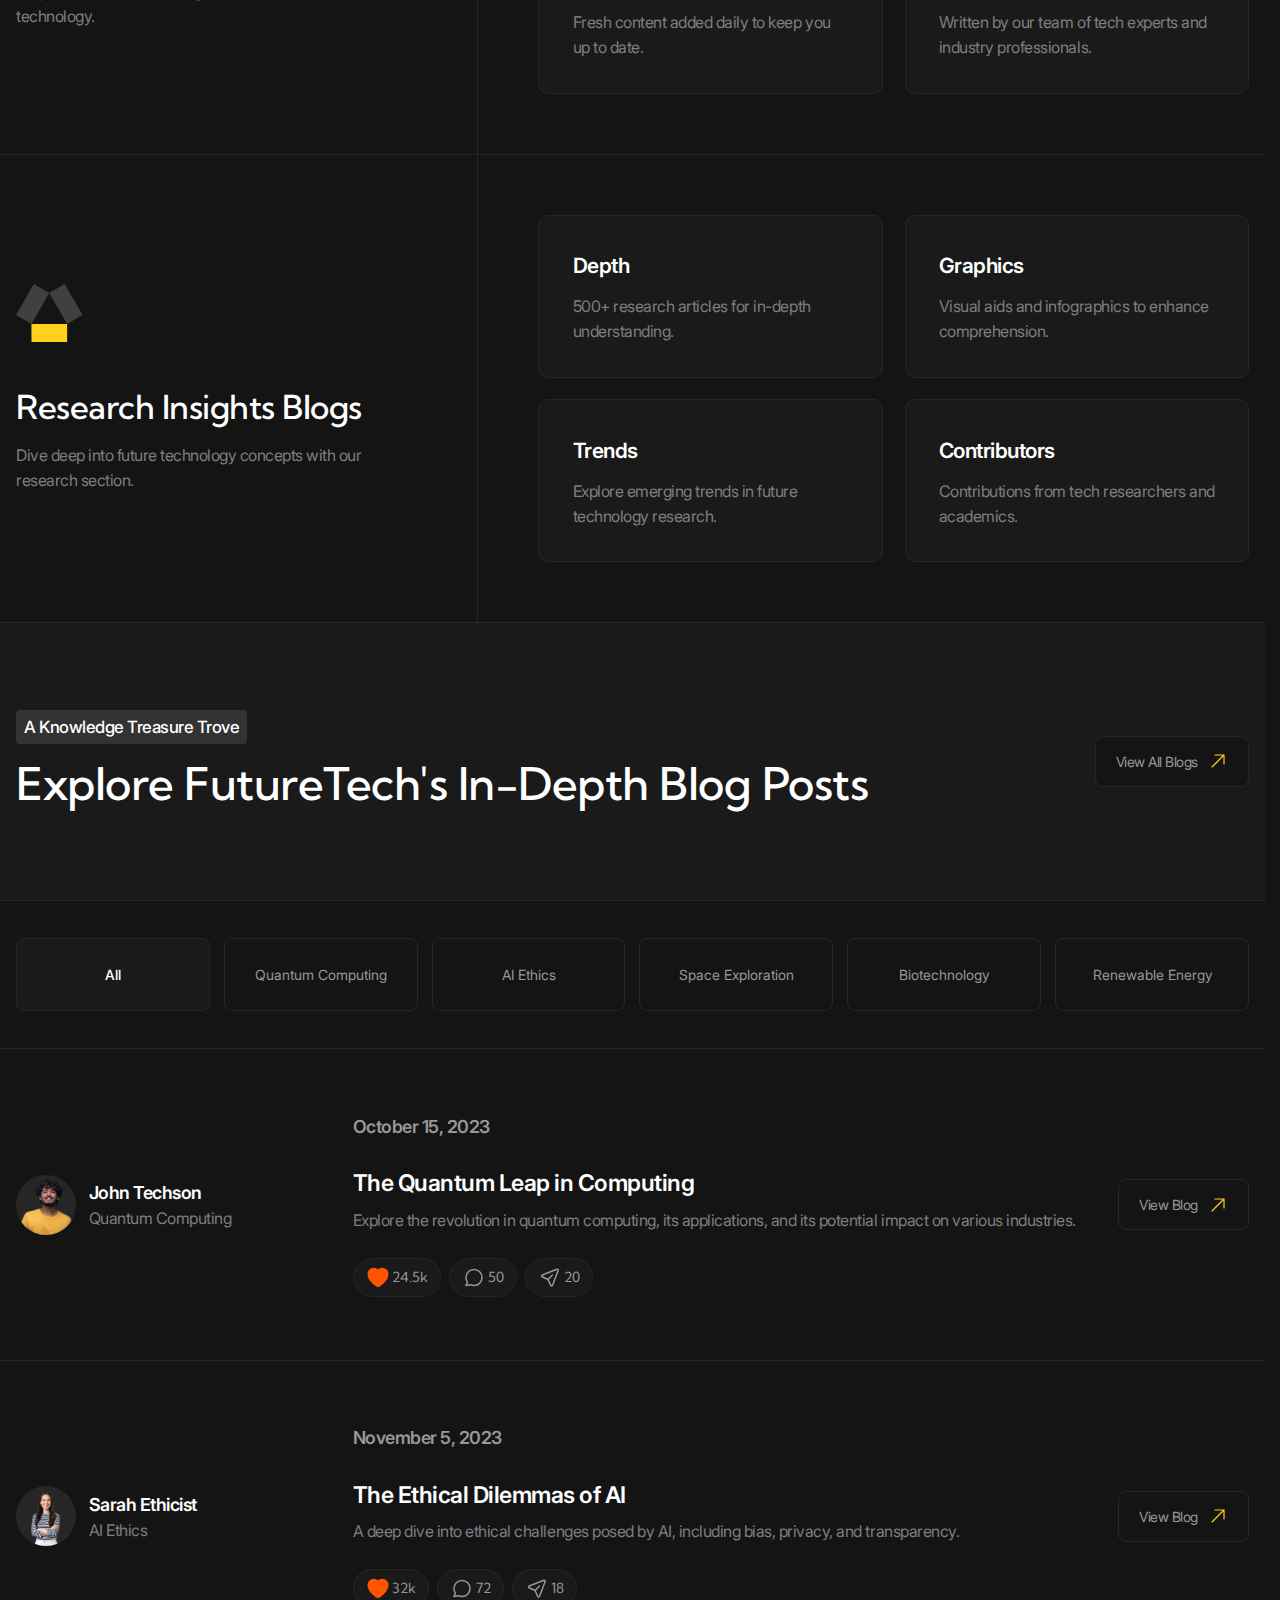
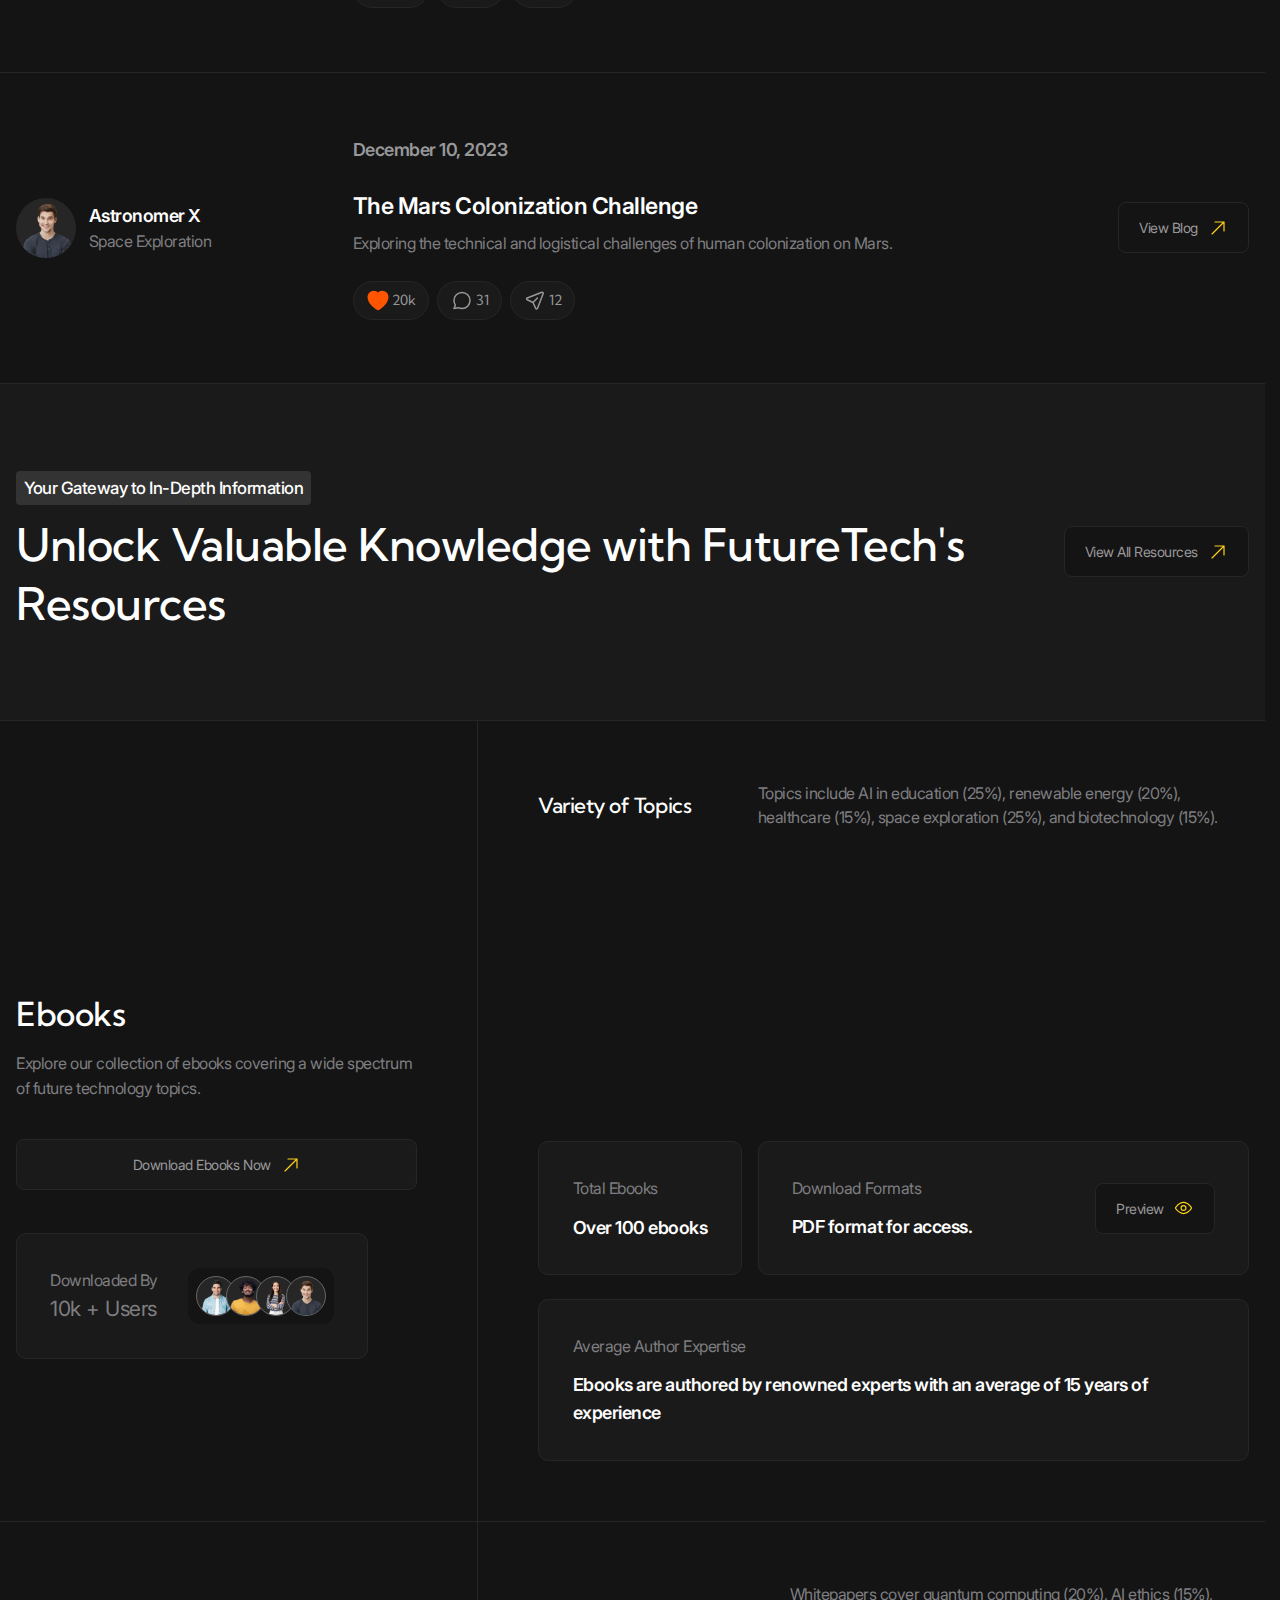
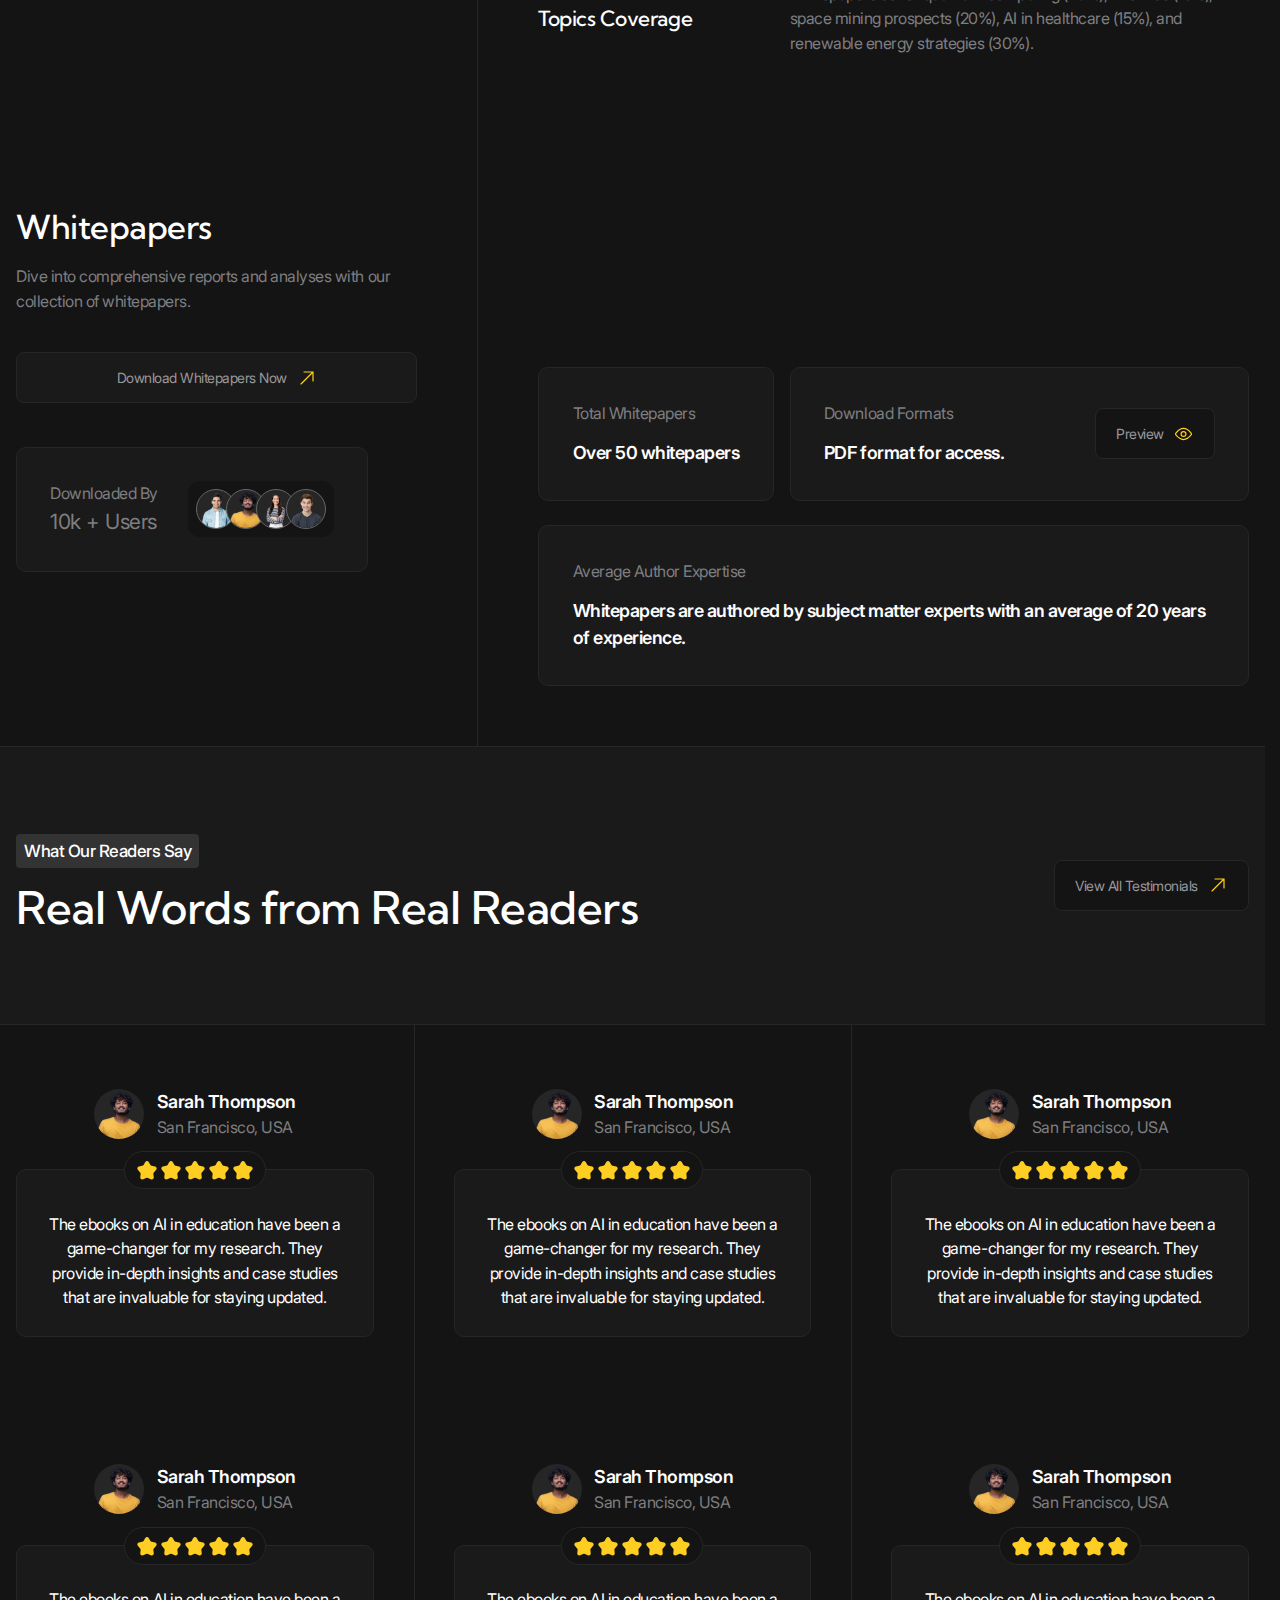
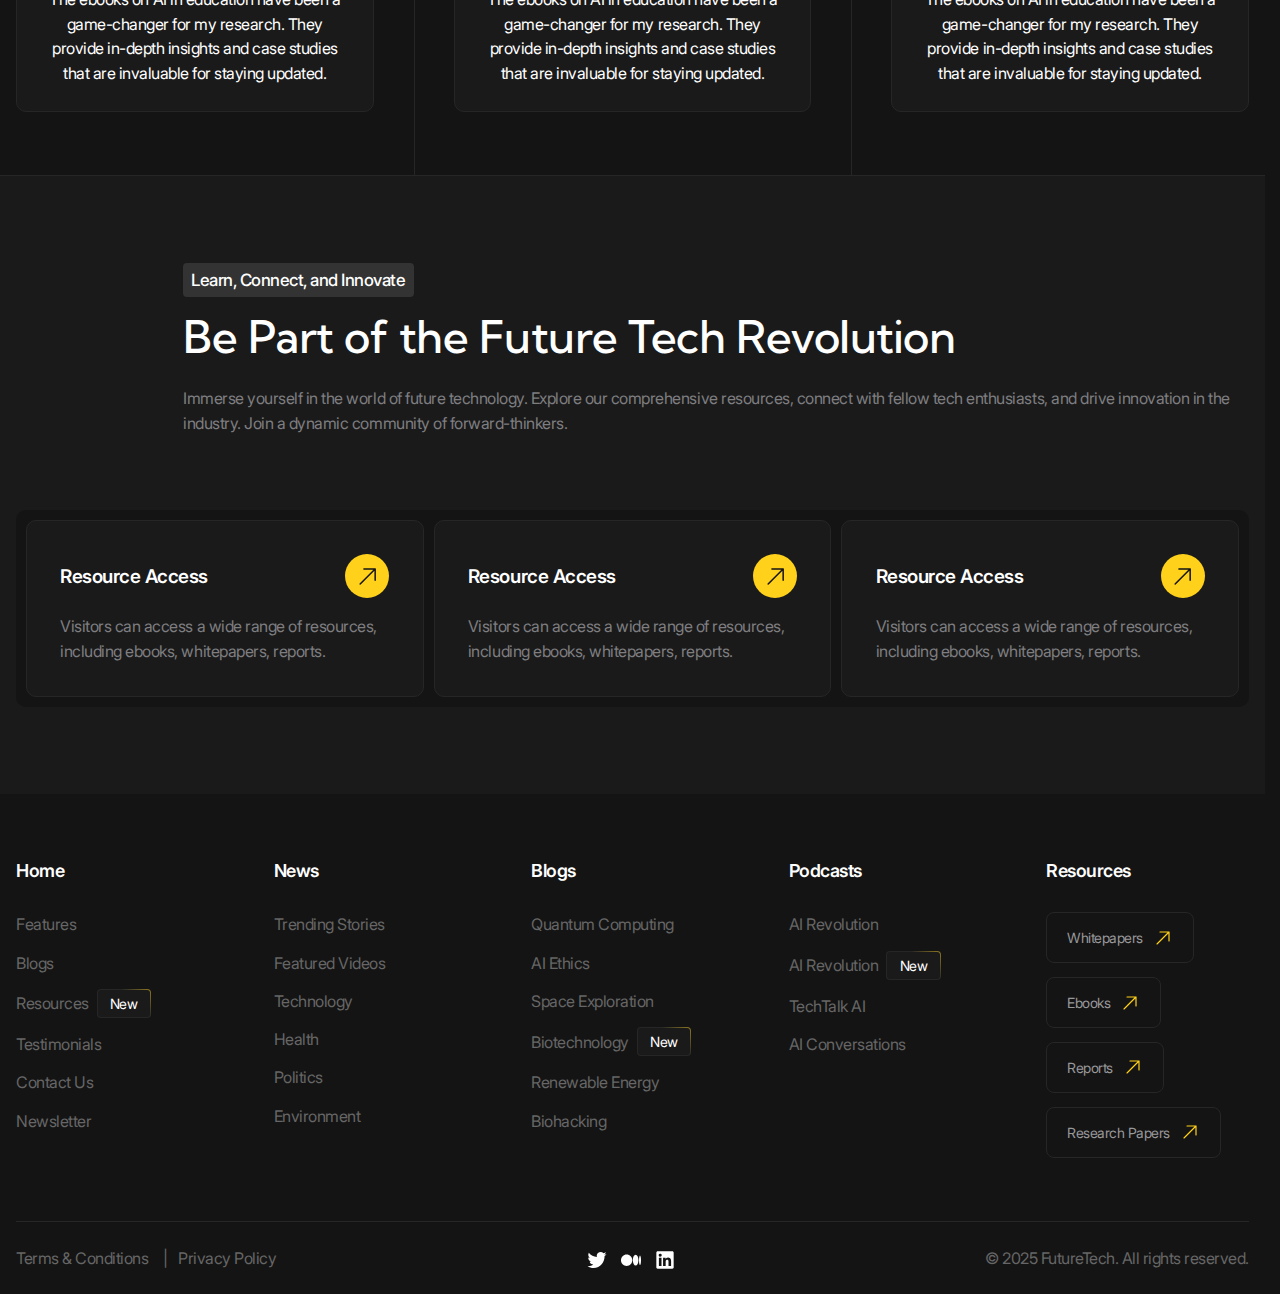
==== commit a22e46d6: "A new Contacts page has been created" ====
--- a/index.html
+++ b/index.html
@@ -34,10 +34,10 @@
                 <a href="./news.html" class="header__menu-link">News</a>
               </li>
               <li class="header__menu-item">
-                <a href="/" class="header__menu-link">Podcasts</a>
+                <a href="./podcasts.html" class="header__menu-link">Podcasts</a>
               </li>
               <li class="header__menu-item">
-                <a href="/" class="header__menu-link">Resources</a>
+                <a href="./resources.html" class="header__menu-link">Resources</a>
               </li>
             </ul>
           </nav>
--- a/styles/main.css
+++ b/styles/main.css
@@ -257,6 +257,7 @@
   --font-family-accent: "Kumbh Sans", sans-serif;
   --container-width: 100rem;
   --container-padding-x: 1rem;
+  --100vw: calc(100vw - var(--scrollbar-width));
   --transition-duration: 0.2s;
 }
 @media (width <= 90.06125rem) {
@@ -301,7 +302,7 @@
 }
 .full-vw-line::before, .full-vw-line::after {
   position: absolute;
-  width: calc((100vw - var(--container-width)) / 2);
+  width: calc((var(--100vw) - var(--container-width)) / 2);
   height: 0.0625rem;
   background-color: var(--color-dark-15);
 }
@@ -346,7 +347,7 @@
   translate: 0 -50%;
   content: "";
   right: 0;
-  background: url("../icons/arrow-top-right_black.svg") center no-repeat var(--color-accent);
+  background: url("../../icons/arrow-top-right_black.svg") center no-repeat var(--color-accent);
   border-radius: 50%;
 }
 
@@ -1194,7 +1195,7 @@
   max-width: 22.5rem;
 }
 
-.list__item:not(:last-child) {
+.list:not(:last-child), .list__item:not(:last-child) {
   border-bottom: var(--border);
 }
 
@@ -1311,14 +1312,38 @@
     grid-template-columns: repeat(3, 1fr);
   }
 }
+.card__grid--3-cols-alt {
+  grid-template-columns: repeat(3, 1fr);
+  gap: clamp(1.25rem, 0.7720588235rem + 1.9607843137vw, 3.125rem) 1.25rem;
+}
+@media (width <= 90.06125rem) {
+  .card__grid--3-cols-alt {
+    column-gap: 1rem;
+  }
+}
+@media (width <= 30.06125rem) {
+  .card__grid--3-cols-alt {
+    grid-template-columns: repeat(2, 1fr);
+  }
+}
 .card__cell {
   display: flex;
   flex-direction: column;
   justify-content: start;
   row-gap: clamp(0.25rem, -0.0049019608rem + 1.045751634vw, 1.25rem);
 }
+@media (width <= 30.06125rem) {
+  .card__cell.tile {
+    padding: 1.25rem;
+  }
+}
 .card__cell--wide {
   grid-column: -1/1;
+}
+@media (width <= 30.06125rem) {
+  .card__cell--wide-on-mobile-s {
+    grid-column: -1/1;
+  }
 }
 .card__cell:has(> *:only-child) {
   justify-content: center;
@@ -1329,6 +1354,15 @@
   grid-template-areas: "other link" "other link";
   align-items: center;
   column-gap: 1.25rem;
+  row-gap: clamp(0.625rem, 0.5612745098rem + 0.2614379085vw, 0.875rem);
+}
+@media (width <= 30.06125rem) {
+  .card__cell:not(.tile) {
+    grid-template: initial;
+  }
+  .card__cell:not(.tile) .card__cell-link {
+    grid-area: initial;
+  }
 }
 .card__cell-image {
   width: 100%;
@@ -1347,6 +1381,11 @@
 }
 .card__cell-link {
   grid-area: link;
+}
+@media (width <= 30.06125rem) {
+  .card__cell-description {
+    font-size: 0.875rem;
+  }
 }
 
 .tabs__header {
@@ -1607,9 +1646,9 @@
     position: absolute;
     left: auto;
     right: 100%;
+    bottom: 0;
     translate: 50%;
-    bottom: 0;
-    width: 100vw;
+    width: var(--100vw);
     height: 0.0625rem;
     background-color: var(--color-dark-15);
   }
@@ -1653,9 +1692,9 @@
     position: absolute;
     left: 50%;
     right: auto;
+    bottom: 0;
     translate: -50%;
-    bottom: 0;
-    width: 100vw;
+    width: var(--100vw);
     height: 0.0625rem;
     background-color: var(--color-dark-15);
   }
@@ -2178,9 +2217,9 @@
     position: absolute;
     left: 50%;
     right: auto;
+    bottom: 0;
     translate: -50%;
-    bottom: 0;
-    width: 100vw;
+    width: var(--100vw);
     height: 0.0625rem;
     background-color: var(--color-dark-15);
   }
@@ -2207,4 +2246,42 @@
   }
 }
 
+.report-card {
+  display: flex;
+  flex-direction: column;
+  row-gap: clamp(1.25rem, 1.0906862745rem + 0.6535947712vw, 1.875rem);
+  height: 100%;
+}
+.report-card__image {
+  height: 18.125rem;
+  object-fit: cover;
+  border-radius: 0.75rem;
+}
+@media (width <= 47.99875rem) {
+  .report-card__image {
+    height: 13.9375rem;
+  }
+}
+.report-card__body {
+  display: flex;
+  flex-direction: column;
+  row-gap: 0.875rem;
+  flex-grow: 1;
+}
+@media (width <= 90.06125rem) {
+  .report-card__body {
+    row-gap: 0.625rem;
+  }
+}
+.report-card__actions {
+  display: grid;
+  grid-template-columns: repeat(2, 1fr);
+  column-gap: 1.25rem;
+}
+@media (width <= 90.06125rem) {
+  .report-card__actions {
+    column-gap: 0.625rem;
+  }
+}
+
 /*# sourceMappingURL=main.css.map */
